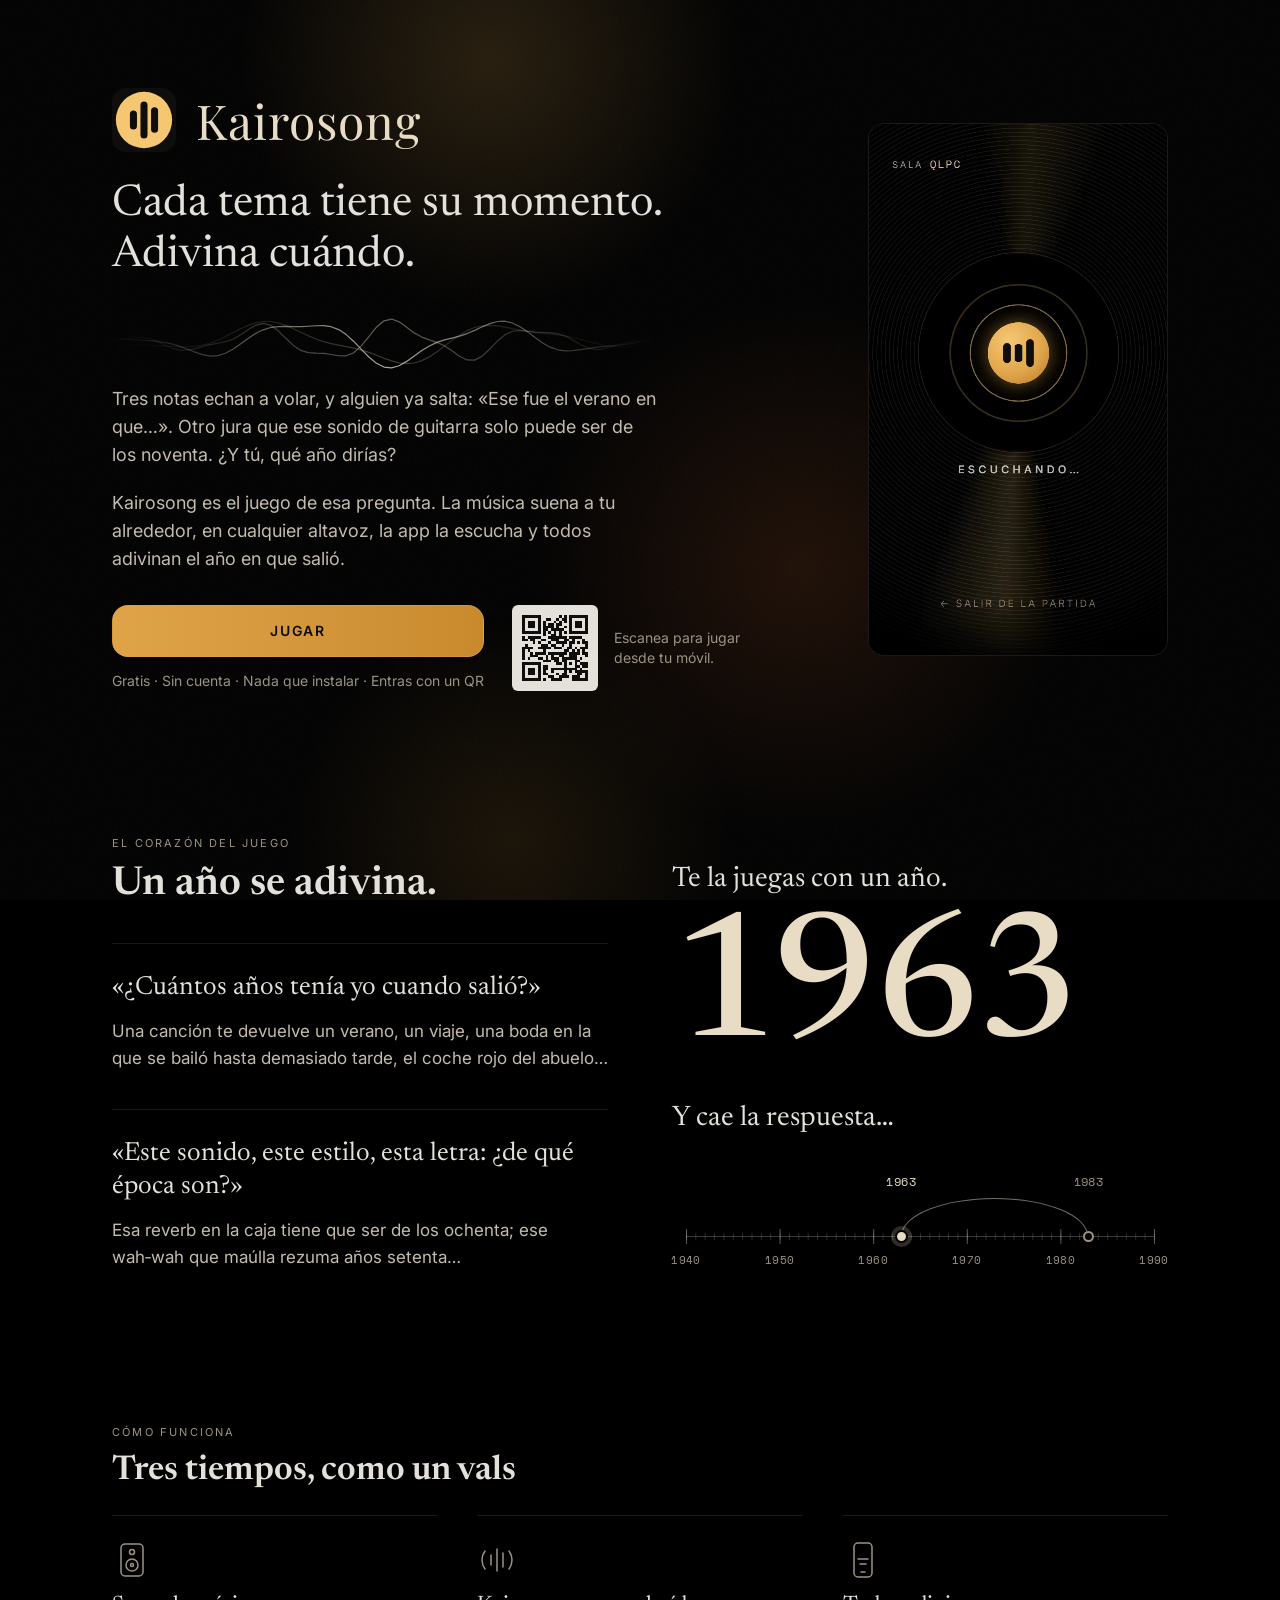
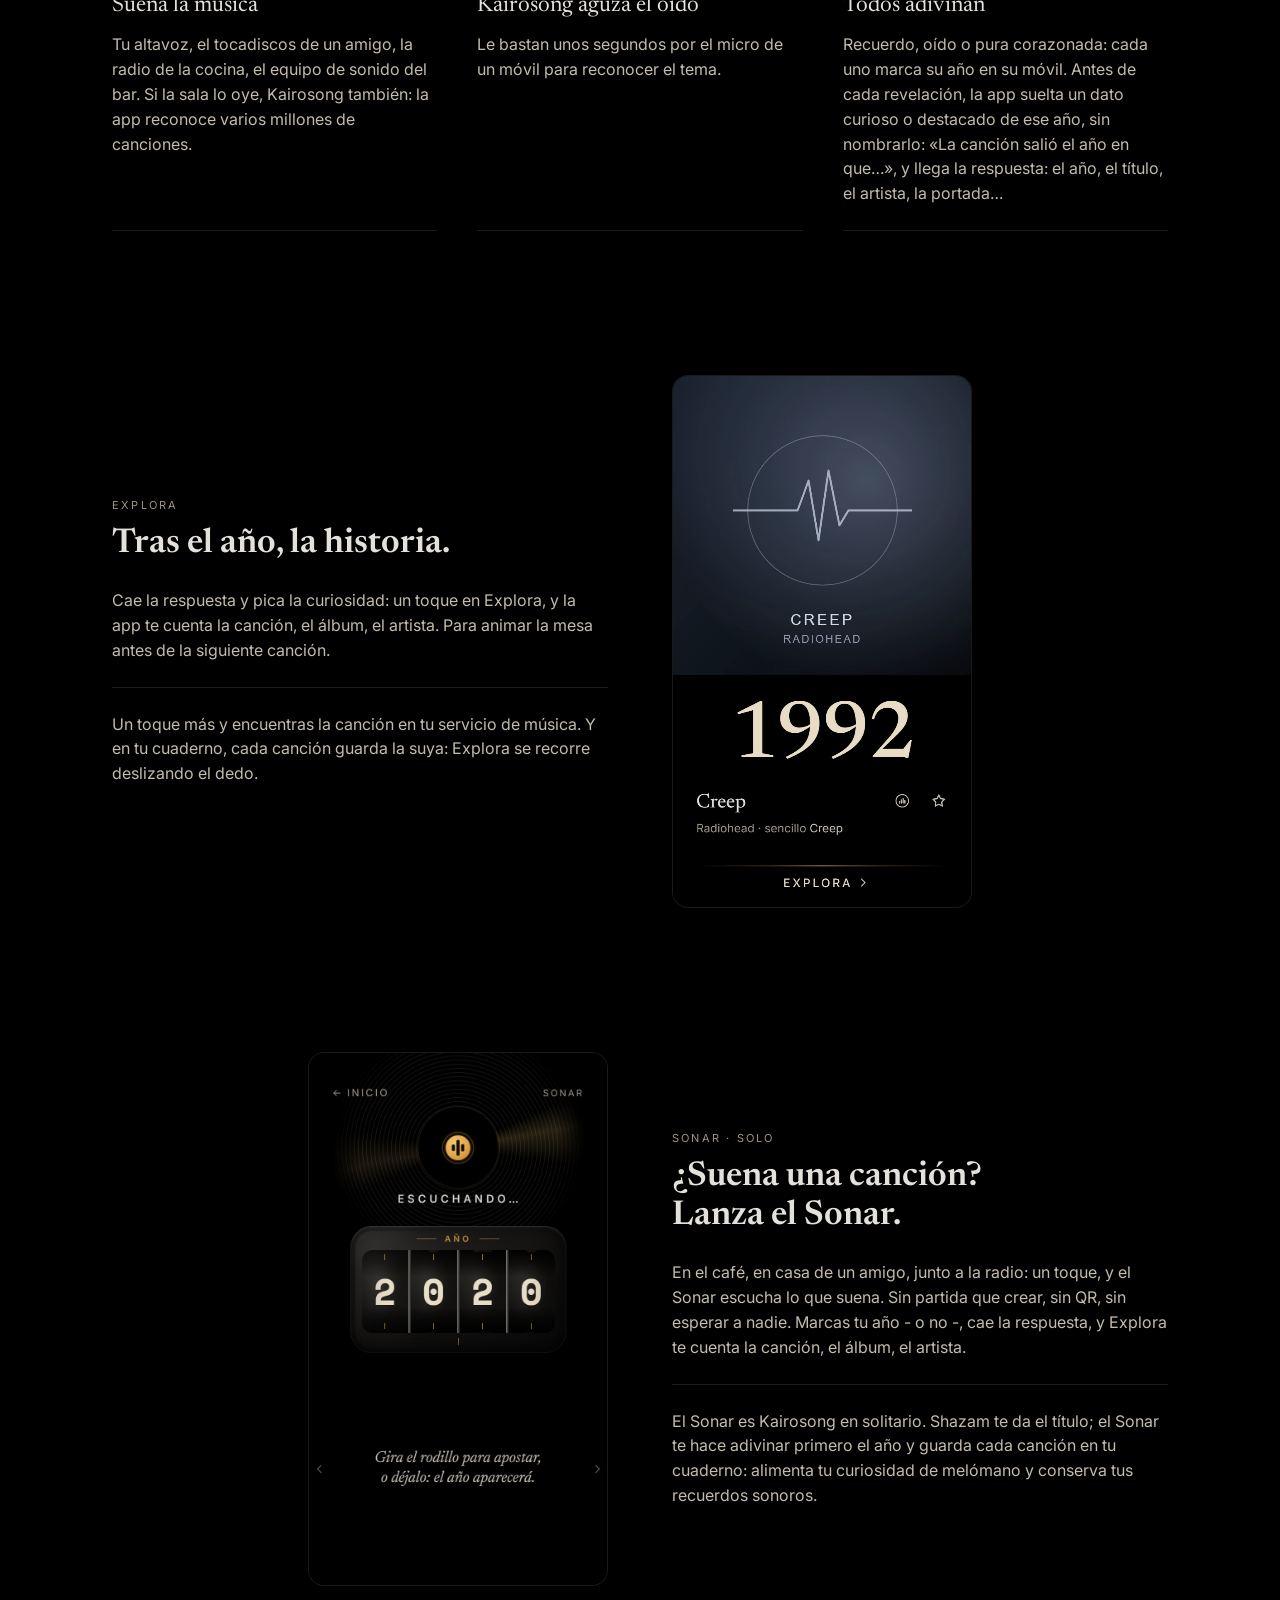
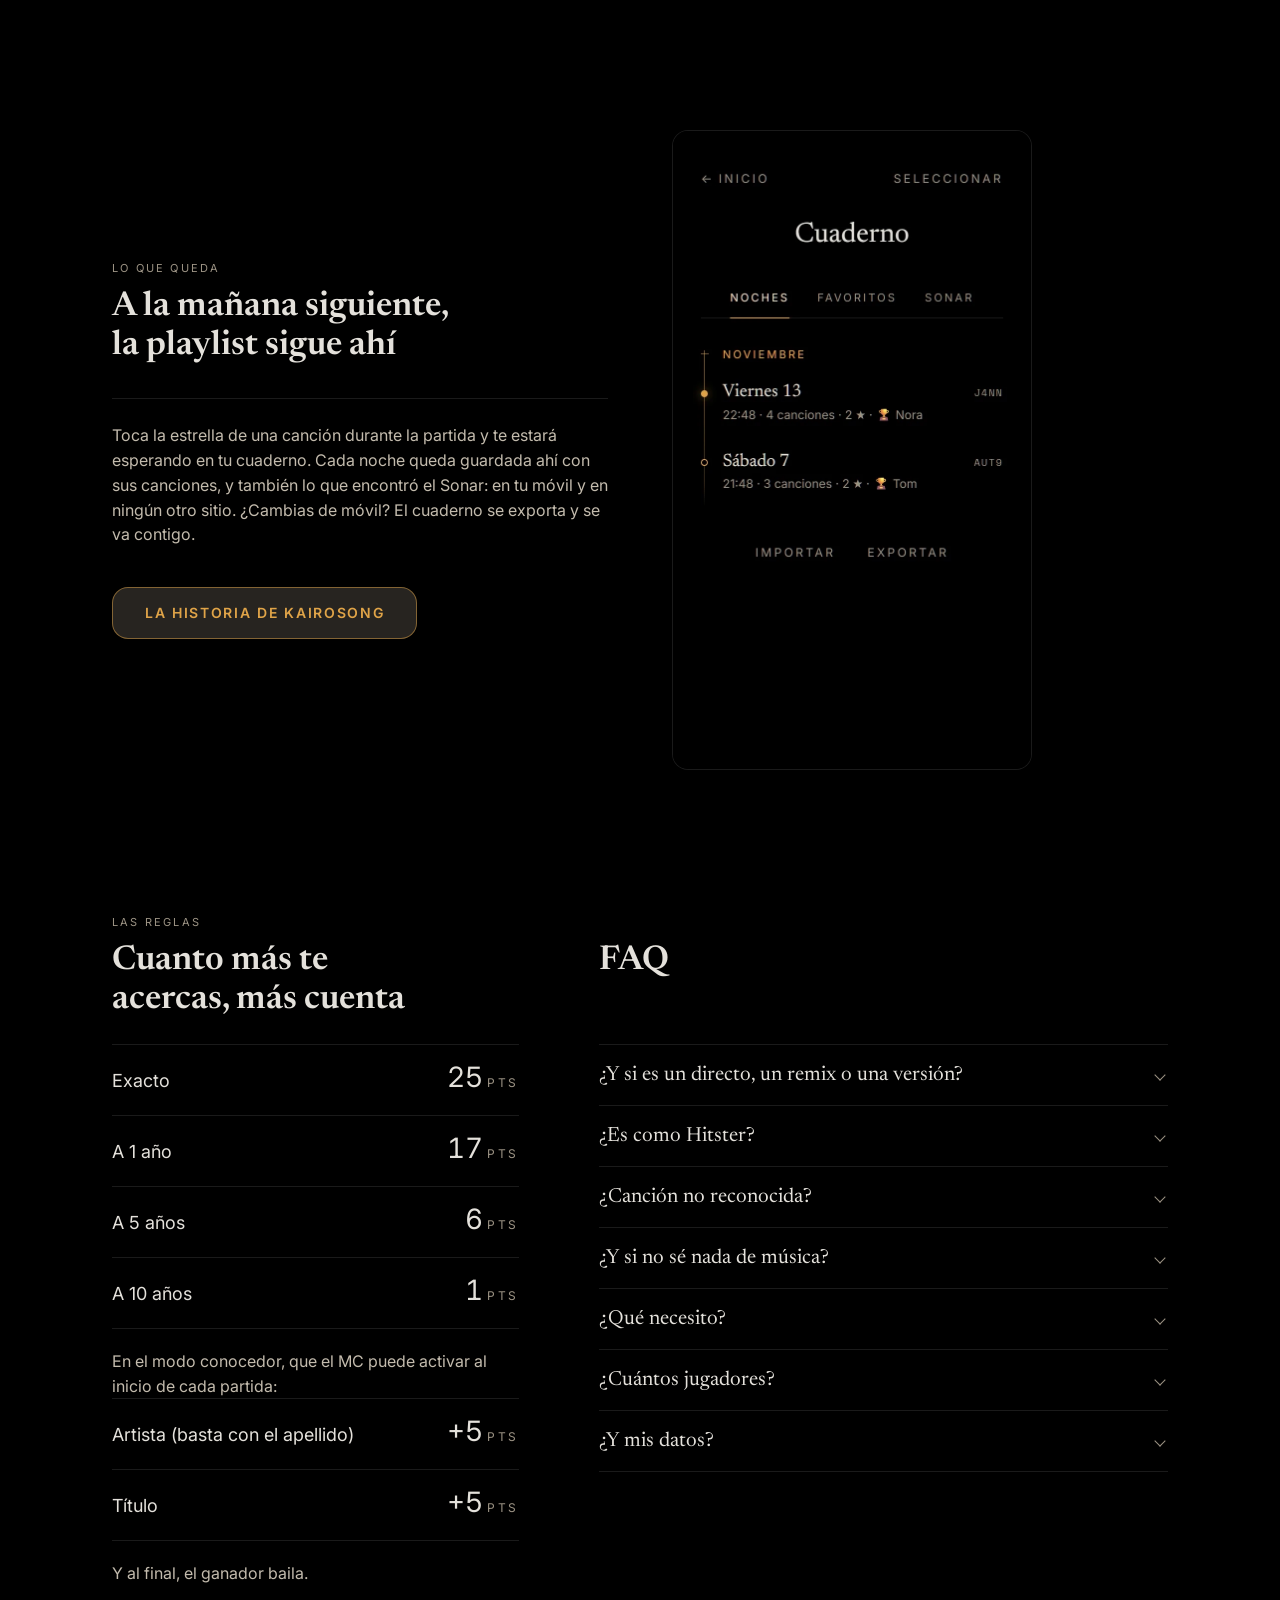
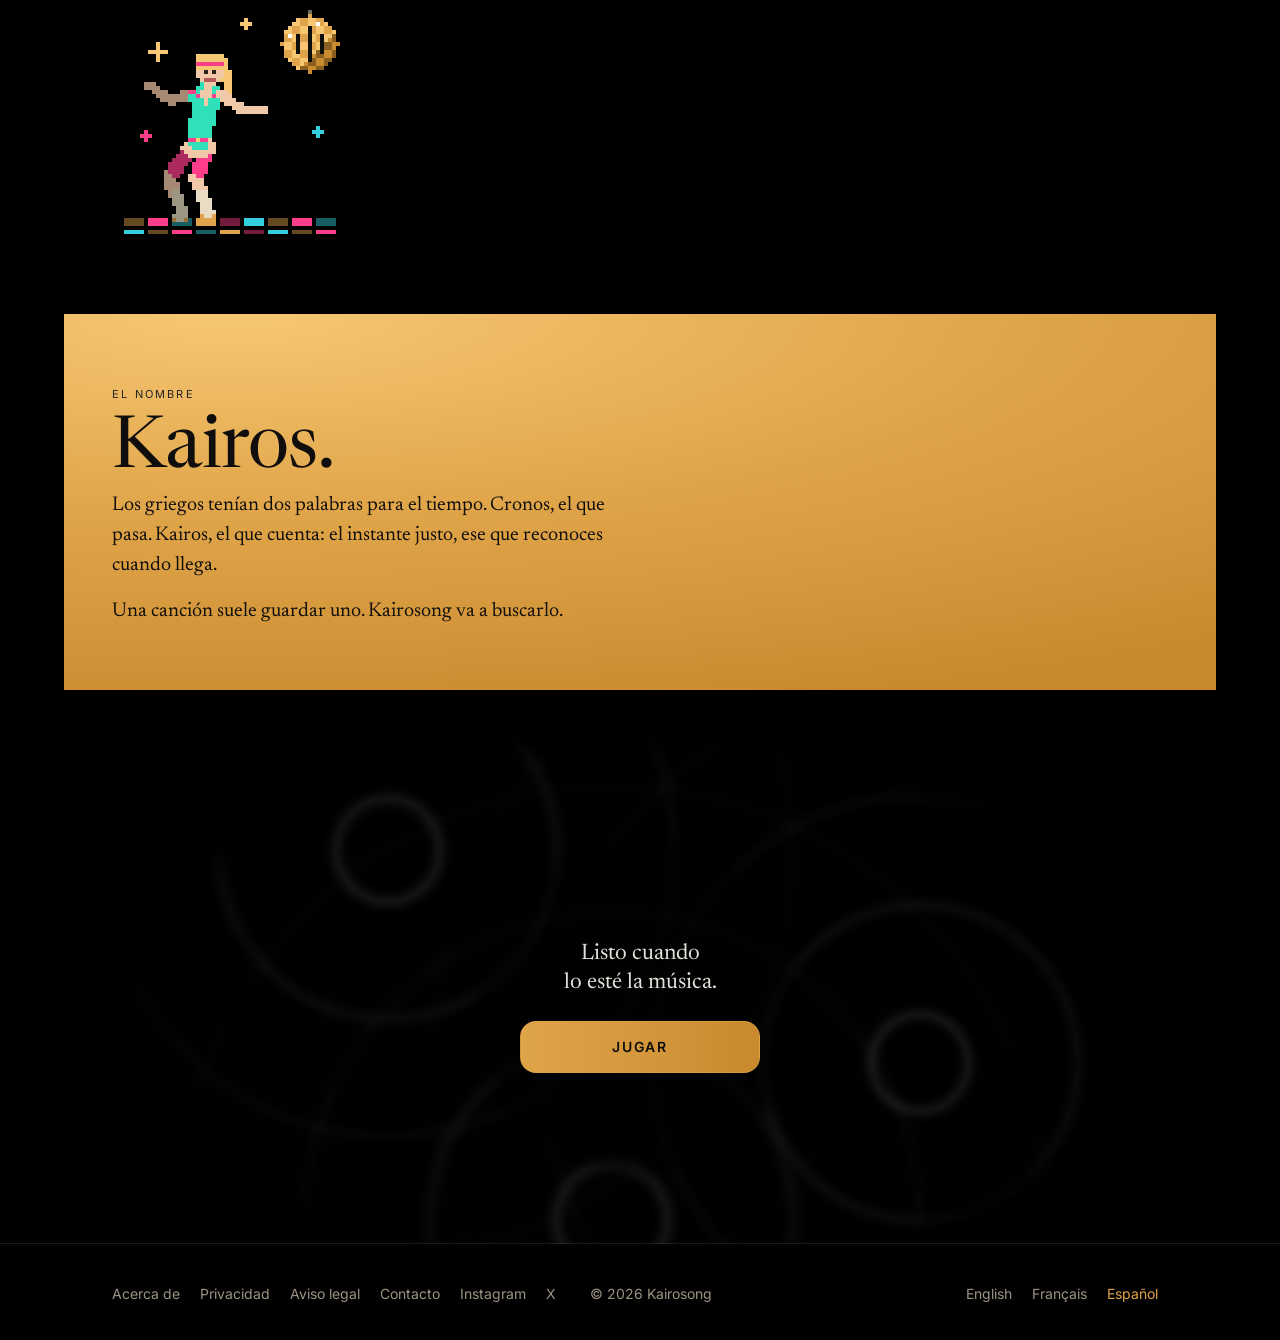
==== es/index.html @ 432001be "Le gagnant danse sous le barème, et le Sonar se montre en image fixe La danse de victoire revient, e" ====
<!doctype html>
<html lang="es">
<head>
<meta charset="utf-8">
<script>/* Lien d’invitation ou QR d’avant la bascule : la partie est sur app.kairosong.com. */if(/[?&]join=/.test(location.search))location.replace('https://app.kairosong.com/'+location.search);</script>
<script>document.documentElement.classList.add('js');</script>
<meta name="viewport" content="width=device-width, initial-scale=1, viewport-fit=cover">
<title>Kairosong - el quiz musical que escucha tu música</title>
<meta name="description" content="Pon cualquier música: Kairosong la reconoce y todos adivinan el año. En una fiesta, entras con un QR; a solas, con el Sonar. Gratis y sin cuenta.">
<link rel="canonical" href="https://kairosong.com/es/">
<link rel="alternate" hreflang="en" href="https://kairosong.com/">
<link rel="alternate" hreflang="fr" href="https://kairosong.com/fr/">
<link rel="alternate" hreflang="es" href="https://kairosong.com/es/">
<link rel="alternate" hreflang="x-default" href="https://kairosong.com/">
<meta name="theme-color" content="#000000">
<link rel="icon" type="image/png" sizes="32x32" href="../favicon-32.png">
<link rel="icon" type="image/png" sizes="16x16" href="../favicon-16.png">
<link rel="apple-touch-icon" href="../apple-touch-icon.png">
<link rel="stylesheet" href="../assets/site.css">
<meta property="og:type" content="website">
<meta property="og:site_name" content="Kairosong">
<meta property="og:title" content="Kairosong - el quiz musical que escucha tu música">
<meta property="og:description" content="Pon cualquier música: Kairosong la reconoce y todos adivinan el año. En una fiesta, entras con un QR; a solas, con el Sonar. Gratis y sin cuenta.">
<meta property="og:url" content="https://kairosong.com/es/">
<meta property="og:image" content="https://kairosong.com/assets/og-es.png">
<meta property="og:image:width" content="1200">
<meta property="og:image:height" content="630">
<meta property="og:image:alt" content="Cada tema tiene su momento. Adivina cuándo.">
<meta property="og:locale" content="es_ES">
<meta property="og:locale:alternate" content="en_US">
<meta property="og:locale:alternate" content="fr_FR">
<meta name="twitter:card" content="summary_large_image">
<meta name="twitter:title" content="Kairosong - el quiz musical que escucha tu música">
<meta name="twitter:description" content="Pon cualquier música: Kairosong la reconoce y todos adivinan el año. En una fiesta, entras con un QR; a solas, con el Sonar. Gratis y sin cuenta.">
<meta name="twitter:image" content="https://kairosong.com/assets/og-es.png">
<script type="application/ld+json">{"@context": "https://schema.org", "@type": "WebApplication", "name": "Kairosong", "url": "https://kairosong.com/es/", "applicationCategory": "GameApplication", "operatingSystem": "Any (web browser)", "browserRequirements": "Requires a modern web browser", "inLanguage": "es", "description": "Pon cualquier música: Kairosong la reconoce y todos adivinan el año. En una fiesta, entras con un QR; a solas, con el Sonar. Gratis y sin cuenta.", "image": "https://kairosong.com/assets/og-es.png", "offers": {"@type": "Offer", "price": "0", "priceCurrency": "EUR"}, "sameAs": ["https://app.kairosong.com", "https://www.instagram.com/kairosong.app/", "https://x.com/kairosong"]}</script>
<script type="application/ld+json">{"@context": "https://schema.org", "@type": "FAQPage", "inLanguage": "es", "mainEntity": [{"@type": "Question", "name": "¿Y si es un directo, un remix o una versión?", "acceptedAnswer": {"@type": "Answer", "text": "Un directo, un remaster, una reedición no rejuvenecen la canción: Billie Jean en directo en 1988 sigue siendo 1982. La versión de otro artista ya es otra historia, con su propio año. El remix también, salvo que la mesa prefiera el modo fuente: entonces se adivina el año de la canción original. Si no sonaba la versión original, la revelación lo dice y nombra la que se ha oído."}}, {"@type": "Question", "name": "¿Es como Hitster?", "acceptedAnswer": {"@type": "Answer", "text": "La idea es prima hermana: dar con el año de una canción. Pero aquí no hay cartas ni playlist impuesta. Kairosong escucha tu propia música y reconoce varios millones de canciones."}}, {"@type": "Question", "name": "¿Canción no reconocida?", "acceptedAnswer": {"@type": "Answer", "text": "El MC (quien lleva la partida) vuelve a escuchar o pasa a la siguiente. Nadie pierde puntos. A Kairosong le cuestan la música clásica, los remixes poco conocidos y todo lo que nunca se publicó oficialmente."}}, {"@type": "Question", "name": "¿Y si no sé nada de música?", "acceptedAnswer": {"@type": "Answer", "text": "Se trata menos de saberse las fechas que de recordar. Los que mejor juegan no siempre son los que más saben. Y las reglas se aprenden jugando: la app te las va soltando una a una mientras esperas."}}, {"@type": "Question", "name": "¿Qué necesito?", "acceptedAnswer": {"@type": "Answer", "text": "Un móvil para el MC, uno por jugador y cualquier fuente de música: un altavoz, un tocadiscos, la radio. Funciona en el navegador, en iPhone y en Android. Sin Spotify, sin app que instalar, sin cuenta."}}, {"@type": "Question", "name": "¿Cuántos jugadores?", "acceptedAnswer": {"@type": "Answer", "text": "A solas, lanza el Sonar: la app escucha, tú adivinas. Con dos, es un duelo. Con diez, una fiesta. Un móvil por persona, tantos como quieras."}}, {"@type": "Question", "name": "¿Y mis datos?", "acceptedAnswer": {"@type": "Answer", "text": "Sin cuenta ni correo: tu nombre es temporal y desaparece con la partida. Todo lo demás está en la página de privacidad."}}]}</script>
<script defer src="../assets/onde.js"></script>
<script defer src="../assets/coeur.js"></script>
<script defer src="../assets/lune.js"></script>
<script defer src="../assets/carnet.js"></script>
<script defer src="../assets/passerelle.js"></script>
<script defer src="https://stats.kairosong.com/script.js" data-website-id="03b3ffdd-07d6-4459-987c-b70a7a2dbf54" data-domains="kairosong.com" data-exclude-search="true" data-exclude-hash="true"></script>
</head>
<body>
<div class="fond" aria-hidden="true"><div class="fond-braise fond-braise--a"></div><div class="fond-braise fond-braise--b"></div><div class="fond-braise fond-braise--c"></div><div class="fond-grain"></div></div>
<main>
<div class="wrap">
<section class="hero" aria-labelledby="brand">
<div class="hero-text">
<h1 class="brand" id="brand"><img src="../assets/logo.svg" width="64" height="64" alt=""><span class="wordmark">Kairosong</span></h1>
<p class="motto">Cada tema tiene su momento.<br>Adivina cuándo.</p>
<div class="frise frise--hero" aria-hidden="true"><svg class="frise-onde" viewBox="0 0 360 88" preserveAspectRatio="none" aria-hidden="true" focusable="false"><defs><linearGradient id="onde-filet" gradientUnits="userSpaceOnUse" x1="0" x2="360" y1="0" y2="0"><stop offset="0" stop-color="#c3bbad" stop-opacity="0"/><stop offset=".5" stop-color="#c3bbad"/><stop offset="1" stop-color="#c3bbad" stop-opacity="0"/></linearGradient></defs><path stroke-opacity=".9" d="M0 44H360"/><path stroke-opacity=".5" d="M0 44H360"/><path stroke-opacity=".3" d="M0 44H360"/></svg><span class="frise-minor"></span><span class="frise-major"></span><span class="frise-rule"></span><span class="frise-year" style="--y:1960">1960</span><span class="frise-year" style="--y:1970">1970</span><span class="frise-year" style="--y:1980">1980</span><span class="frise-year" style="--y:1990">1990</span><span class="frise-year" style="--y:2000">2000</span><span class="frise-year" style="--y:2010">2010</span><span class="frise-year" style="--y:2020">2020</span><span class="frise-dot" style="--y:1977;--at:300ms"></span><span class="frise-dot" style="--y:1981;--at:600ms"></span><span class="frise-dot" style="--y:1988;--at:900ms"></span><span class="frise-dot" style="--y:1994;--at:1200ms"></span></div>
<p class="lead">Tres notas echan a volar, y alguien ya salta: «Ese fue el verano en que…». Otro jura que ese sonido de guitarra solo puede ser de los noventa. ¿Y tú, qué año dirías?</p>
<p class="lead">Kairosong es el juego de esa pregunta. La música suena a tu alrededor, en cualquier altavoz, la app la escucha y todos adivinan el año en que salió.</p>
<div class="hero-cta">
<a class="ks-btn ks-btn--fill-gold" href="https://app.kairosong.com" data-umami-event="play-clicked" data-umami-event-lang="es">Jugar</a>
<p class="fine">Gratis · Sin cuenta · Nada que instalar · Entras con un QR</p>
<div class="hero-qr"><img src="../assets/qr-app.svg" width="86" height="86" alt="Código QR de app.kairosong.com" loading="lazy" decoding="async"><p>Escanea para jugar<br>desde tu móvil.</p></div>
</div>
</div>
<figure class="shot">
<div class="shot-frame"><video autoplay muted loop playsinline preload="metadata" width="360" height="640" poster="../media/revelation-es.png" aria-label="Un jugador desliza el contador, la distancia muestra el año de cada uno en una misma línea, aparece un dato de ese año y luego el MC revela la canción y su año, 2003."><source src="../media/partie-es.webm" type="video/webm"><source src="../media/partie-es.mp4" type="video/mp4"></video></div>
</figure>
</section>

<section class="section heart" aria-labelledby="heart">
<div class="heart-head">
<p class="eyebrow">El corazón del juego</p>
<h2 class="title" id="heart">Un año se adivina.</h2>
</div>
<div class="heart-asks">
<blockquote class="heart-ask"><p>«¿Cuántos años tenía yo cuando salió?»</p></blockquote>
<p class="heart-echo">Una canción te devuelve un verano, un viaje, una boda en la que se bailó hasta demasiado tarde, el coche rojo del abuelo…</p>
<blockquote class="heart-ask"><p>«Este sonido, este estilo, esta letra: ¿de qué época son?»</p></blockquote>
<p class="heart-echo">Esa reverb en la caja tiene que ser de los ochenta; ese wah‑wah que maúlla rezuma años setenta…</p>
</div>
<div class="heart-play">
<p class="heart-line">Te la juegas con un año.</p>
<p class="heart-year" aria-hidden="true">19<span class="heart-roue">6</span>3</p>
<p class="heart-line heart-then">Y cae la respuesta…</p>
<div class="frise frise--coeur" aria-hidden="true" style="--guess:1983;--answer:1963"><span class="frise-minor"></span><span class="frise-major"></span><span class="frise-rule"></span><span class="frise-year" style="--y:1940">1940</span><span class="frise-year" style="--y:1950">1950</span><span class="frise-year" style="--y:1960">1960</span><span class="frise-year" style="--y:1970">1970</span><span class="frise-year" style="--y:1980">1980</span><span class="frise-year" style="--y:1990">1990</span><span class="frise-arc"></span><span class="frise-dot frise-dot--guess" style="--y:var(--guess)"></span><span class="frise-mark frise-mark--guess" style="--y:var(--guess)">1983</span><span class="frise-dot frise-dot--answer" style="--y:var(--answer)"></span><span class="frise-mark frise-mark--answer" style="--y:var(--answer)">1963</span></div>
</div>
</section>

<section class="section" aria-labelledby="how">
<p class="eyebrow">Cómo funciona</p>
<h2 class="title" id="how">Tres tiempos, como un vals</h2>

<ol class="lines steps">
<li class="step"><svg viewBox="0 0 40 40" fill="none" stroke="currentColor" stroke-width="1.5" aria-hidden="true"><rect x="9" y="4" width="22" height="32" rx="4"/><circle cx="20" cy="25" r="6"/><circle cx="20" cy="25" r="1.5"/><circle cx="20" cy="12" r="2.5"/></svg><h3>Suena la música</h3><p>Tu altavoz, el tocadiscos de un amigo, la radio de la cocina, el equipo de sonido del bar. Si la sala lo oye, Kairosong también: la app reconoce varios millones de canciones.</p></li>
<li class="step"><svg viewBox="0 0 40 40" fill="none" stroke="currentColor" stroke-width="1.5" stroke-linecap="round" aria-hidden="true"><path d="M14 15v10M20 9v22M26 13v14"/><path d="M8 11a15 15 0 0 0 0 18M32 11a15 15 0 0 1 0 18"/></svg><h3>Kairosong aguza el oído</h3><p>Le bastan unos segundos por el micro de un móvil para reconocer el tema.</p></li>
<li class="step"><svg viewBox="0 0 40 40" fill="none" stroke="currentColor" stroke-width="1.5" stroke-linecap="round" aria-hidden="true"><rect x="11" y="3" width="18" height="34" rx="4"/><path d="M15 19h10M17 24h6"/><path d="M18 32h4"/></svg><h3>Todos adivinan</h3><p>Recuerdo, oído o pura corazonada: cada uno marca su año en su móvil. Antes de cada revelación, la app suelta un dato curioso o destacado de ese año, sin nombrarlo: «La canción salió el año en que…», y llega la respuesta: el año, el título, el artista, la portada…</p></li>
</ol>
</section>

<section class="section sonar sonar--miroir" aria-labelledby="explore">
<p class="eyebrow">Explora</p>
<h2 class="title" id="explore">Tras el año, la historia.</h2>
<p class="sonar-lead">Cae la respuesta y pica la curiosidad: un toque en Explora, y la app te cuenta la canción, el álbum, el artista. Para animar la mesa antes de la siguiente canción.</p>
<div class="shot-frame sonar-shot"><video class="en-vue" muted playsinline preload="metadata" width="360" height="640" poster="../media/explore-es.png" aria-label="Tras una revelación se abre Explora: la canción y, después, el artista."><source src="../media/explore-es.webm" type="video/webm"><source src="../media/explore-es.mp4" type="video/mp4"></video></div>
<p class="sonar-note">Un toque más y encuentras la canción en tu servicio de música. Y en tu cuaderno, cada canción guarda la suya: Explora se recorre deslizando el dedo.</p>
</section>

<section class="section sonar" aria-labelledby="sonar">
<p class="eyebrow">Sonar · Solo</p>
<h2 class="title" id="sonar"><span class="title-line">¿Suena una canción?</span> <span class="title-line">Lanza el Sonar.</span></h2>
<p class="sonar-lead">En el café, en casa de un amigo, junto a la radio: un toque, y el Sonar escucha lo que suena. Sin partida que crear, sin QR, sin esperar a nadie. Marcas tu año - o no -, cae la respuesta, y Explora te cuenta la canción, el álbum, el artista.</p>
<div class="shot-frame sonar-shot"><img src="../media/sonar-es.png" width="360" height="640" alt="El Sonar a la escucha: el rodillo del año y la insignia de escucha, en solitario." loading="lazy" decoding="async"></div>
<p class="sonar-note">El Sonar es Kairosong en solitario. Shazam te da el título; el Sonar te hace adivinar primero el año y guarda cada canción en tu cuaderno: alimenta tu curiosidad de melómano y conserva tus recuerdos sonoros.</p>
</section>

<section class="section keep" aria-labelledby="keep">
<p class="eyebrow">Lo que queda</p>
<h2 class="title" id="keep">A la mañana siguiente, la playlist sigue ahí</h2>
<div class="shot-frame keep-shot"><video class="en-vue" muted playsinline preload="metadata" width="360" height="640" poster="../media/carnet-es.webp" aria-label="El cuaderno de la app: cada noche con sus canciones, las marcadas como favoritas y, después, las que encontró el Sonar."><source src="../media/carnet-es.webm" type="video/webm"><source src="../media/carnet-es.mp4" type="video/mp4"></video></div>
<p class="keep-text">Toca la estrella de una canción durante la partida y te estará esperando en tu cuaderno. Cada noche queda guardada ahí con sus canciones, y también lo que encontró el Sonar: en tu móvil y en ningún otro sitio. ¿Cambias de móvil? El cuaderno se exporta y se va contigo.</p>
<p class="story-link"><a class="ks-btn ks-btn--plate-gold" href="../es/historia/">La historia de Kairosong</a></p>
</section>

<div class="rules-faq">
<section class="section" aria-labelledby="rules">
<p class="eyebrow">Las reglas</p>
<h2 class="title" id="rules">Cuanto más te acercas, más cuenta</h2>
<div class="rules-body">
<ul class="lines rules">
<li><span>Exacto</span><span class="pts">25<small>pts</small></span></li>
<li><span>A 1 año</span><span class="pts">17<small>pts</small></span></li>
<li><span>A 5 años</span><span class="pts">6<small>pts</small></span></li>
<li><span>A 10 años</span><span class="pts">1<small>pts</small></span></li>
</ul>
<p class="aside">En el modo conocedor, que el MC puede activar al inicio de cada partida:</p>
<ul class="lines rules rules--bonus">
<li><span>Artista (basta con el apellido)</span><span class="pts">+5<small>pts</small></span></li>
<li><span>Título</span><span class="pts">+5<small>pts</small></span></li>
</ul>
<p class="aside">Y al final, el ganador baila.</p>
<div class="danse"><video class="en-vue" muted playsinline loop preload="metadata" width="360" height="360" poster="../media/danse.png" aria-label="El baile de victoria del ganador: una bailarina en pixel art bajo una bola de discoteca."><source src="../media/danse.webm" type="video/webm"><source src="../media/danse.mp4" type="video/mp4"></video></div>
</div>
</section>

<section class="section faq" aria-labelledby="faq">
<h2 class="title" id="faq">FAQ</h2>
<ul class="lines">
<li><details><summary>¿Y si es un directo, un remix o una versión?<span class="ks-chevron" aria-hidden="true"></span></summary><p>Un directo, un remaster, una reedición no rejuvenecen la canción: Billie Jean en directo en 1988 sigue siendo 1982. La versión de otro artista ya es otra historia, con su propio año. El remix también, salvo que la mesa prefiera el modo fuente: entonces se adivina el año de la canción original. Si no sonaba la versión original, la revelación lo dice y nombra la que se ha oído.</p></details></li>
<li><details><summary>¿Es como Hitster?<span class="ks-chevron" aria-hidden="true"></span></summary><p>La idea es prima hermana: dar con el año de una canción. Pero aquí no hay cartas ni playlist impuesta. Kairosong escucha tu propia música y reconoce varios millones de canciones.</p></details></li>
<li><details><summary>¿Canción no reconocida?<span class="ks-chevron" aria-hidden="true"></span></summary><p>El MC (quien lleva la partida) vuelve a escuchar o pasa a la siguiente. Nadie pierde puntos. A Kairosong le cuestan la música clásica, los remixes poco conocidos y todo lo que nunca se publicó oficialmente.</p></details></li>
<li><details><summary>¿Y si no sé nada de música?<span class="ks-chevron" aria-hidden="true"></span></summary><p>Se trata menos de saberse las fechas que de recordar. Los que mejor juegan no siempre son los que más saben. Y las reglas se aprenden jugando: la app te las va soltando una a una mientras esperas.</p></details></li>
<li><details><summary>¿Qué necesito?<span class="ks-chevron" aria-hidden="true"></span></summary><p>Un móvil para el MC, uno por jugador y cualquier fuente de música: un altavoz, un tocadiscos, la radio. Funciona en el navegador, en iPhone y en Android. Sin Spotify, sin app que instalar, sin cuenta.</p></details></li>
<li><details><summary>¿Cuántos jugadores?<span class="ks-chevron" aria-hidden="true"></span></summary><p>A solas, lanza el Sonar: la app escucha, tú adivinas. Con dos, es un duelo. Con diez, una fiesta. Un móvil por persona, tantos como quieras.</p></details></li>
<li><details><summary>¿Y mis datos?<span class="ks-chevron" aria-hidden="true"></span></summary><p>Sin cuenta ni correo: tu nombre es temporal y desaparece con la partida. Todo lo demás está en la <a href="../es/privacy/">página de privacidad</a>.</p></details></li>
</ul>
</section>
</div>

<section class="section kairos" aria-labelledby="kairos">
<h2 class="eyebrow" id="kairos">El nombre</h2>
<p><span class="kairos-word">Kairos.</span> Los griegos tenían dos palabras para el tiempo. Cronos, el que pasa. Kairos, el que cuenta: el instante justo, ese que reconoces cuando llega.</p>
<p>Una canción suele guardar uno. Kairosong va a buscarlo.</p>
</section>

<section class="send" aria-label="Jugar">
<div class="lune" aria-hidden="true"><canvas></canvas><div class="lune-ring"></div></div>
<p>Listo cuando<br>lo esté la música.</p>
<a class="ks-btn ks-btn--fill-gold" href="https://app.kairosong.com" data-umami-event="play-clicked" data-umami-event-lang="es">Jugar</a>
</section>
</div>
</main>
<script>if(matchMedia('(prefers-reduced-motion: reduce)').matches)document.querySelectorAll('video[autoplay]').forEach(function(v){v.removeAttribute('autoplay');v.pause();v.controls=true;v.load();});</script>
<footer class="site-foot">
<div class="wrap">
<div class="foot-row">
<ul class="foot-links">
<li><a href="../es/historia/">Acerca de</a></li>
<li><a href="../es/privacy/">Privacidad</a></li>
<li><a href="../es/legal/">Aviso legal</a></li>
<li><a href="mailto:kairosong.app@gmail.com">Contacto</a></li>
<li><a href="https://www.instagram.com/kairosong.app/" rel="noopener">Instagram</a></li>
<li><a href="https://x.com/kairosong" rel="noopener">X</a></li>
</ul>
<nav aria-label="Idioma">
<ul class="langs">
<li><a href="../" hreflang="en" lang="en" data-umami-event="lang-switched" data-umami-event-lang="en">English</a></li>
<li><a href="../fr/" hreflang="fr" lang="fr" data-umami-event="lang-switched" data-umami-event-lang="fr">Français</a></li>
<li><a href="../es/" hreflang="es" lang="es" aria-current="page">Español</a></li>
</ul>
</nav>
</div>
<p class="copyright">© 2026 Kairosong</p>
</div>
</footer>
</body>
</html>
---- assets/site.css ----
/* Kairosong — la vitrine. Une seule feuille pour toutes les pages.
   Jetons repris de Kairosong-design-system/tokens.json (seuls ceux qui servent ici),
   recettes de components/bundle.css (.ks-btn, .ks-door-rule, .ks-chevron, liens, focus).
   Règles du système : noir pur, l'or ne veut dire qu'action ou état actif, une seule donnée
   ivoire (le wordmark), aucune carte ni panneau, Playfair pour le seul mot « Kairosong ». */

@font-face {
  font-family: 'Inter';
  src: url('fonts/Inter-Variable.woff2') format('woff2');
  font-weight: 100 900;
  font-style: normal;
  font-display: swap;
}
@font-face {
  font-family: 'Newsreader';
  src: url('fonts/Newsreader-Variable.woff2') format('woff2');
  font-weight: 200 800;
  font-style: normal;
  font-display: swap;
}
@font-face {
  font-family: 'Space Mono';
  src: url('fonts/SpaceMono-Regular.woff2') format('woff2');
  font-weight: 400;
  font-style: normal;
  font-display: swap;
}
@font-face {
  font-family: 'Playfair Display';
  src: url('fonts/PlayfairDisplay-Variable.woff2') format('woff2');
  font-weight: 400 900;
  font-style: normal;
  font-display: swap;
}

:root {
  color-scheme: dark;

  --color-bg: #000000;
  --color-night-900: #0f0e0d;
  --color-night-700: #272420;
  --color-night-600: #332f29;
  --color-gold-light: #f6c773;
  --color-gold: #e0a448;
  --color-amber: #c98a2e;
  --color-off-white: #e4e1db;
  --color-ivory: #e8dcc4;
  --color-warm-grey-light: #c3bbad;
  --color-warm-grey: #9c9384;
  --color-hairline: rgba(255, 255, 255, 0.1);
  --color-gold-a50: rgba(224, 164, 72, 0.5);

  --color-surface: var(--color-night-700);
  --color-surface-alt: var(--color-night-600);
  --color-accent: var(--color-gold);
  --color-accent-strong: var(--color-gold-light);
  --color-text: var(--color-off-white);
  --color-text-secondary: var(--color-warm-grey-light);
  --color-text-muted: var(--color-warm-grey);
  --color-readout: var(--color-ivory);
  --color-focus-ring: var(--color-gold-light);

  --font-display: 'Playfair Display', Georgia, 'Times New Roman', serif;
  --font-title: 'Newsreader', Georgia, 'Times New Roman', serif;
  --font-ui: 'Inter', system-ui, -apple-system, 'Segoe UI', Roboto, sans-serif;
  --font-code: 'Space Mono', ui-monospace, SFMono-Regular, Menlo, monospace;

  --radius-lg: 16px;
  --tracking-wider: 0.12em;
  --tracking-widest: 0.2em;
  --touch-min: 44px;
  --screen-side: 28px;
  --screen-top-bar: 40px;
  --screen-foot: 24px;
  --measure: 34rem;
  --page-max: 72rem;
}

*,
*::before,
*::after {
  box-sizing: border-box;
}

html {
  -webkit-text-size-adjust: 100%;
  text-size-adjust: 100%;
}

body {
  margin: 0;
  background: var(--color-bg);
  color: var(--color-text);
  font-family: var(--font-ui);
  font-size: 16px;
  line-height: 1.55;
  -webkit-font-smoothing: antialiased;
  font-optical-sizing: auto;
}

/* ─── Le fond : braises + grain, comme l'accueil de l'app ──────────────── */

/* Un calque fixe sous toute la page : il ne défile pas avec le contenu. Trois nappes, chacune
   placée par son centre (d'où la demi-taille retranchée), qui dérivent très lentement ; le grain
   casse les paliers des dégradés et bouge par crans. Jamais de flou, rien que des `transform`.
   « Réduire les animations » (règle générale en fin de fichier) fige tout à la position 0. */
.fond {
  position: fixed;
  inset: 0;
  z-index: -1;
  overflow: hidden;
  pointer-events: none;
}

.fond-braise {
  position: absolute;
  border-radius: 50%;
}

.fond-braise--a {
  width: 520px;
  height: 520px;
  left: calc(50% - 150px - 260px);
  top: calc(60px - 260px);
  background: radial-gradient(circle, rgba(224, 164, 72, 0.17) 0, transparent 68%);
  animation: ks-braise-a 22s ease-in-out infinite;
}

.fond-braise--b {
  width: 560px;
  height: 560px;
  left: calc(50% + 160px - 280px);
  top: calc(63% - 280px);
  background: radial-gradient(circle, rgba(150, 72, 30, 0.2) 0, transparent 68%);
  animation: ks-braise-b 28s ease-in-out infinite;
}

.fond-braise--c {
  width: 460px;
  height: 460px;
  left: calc(50% - 130px - 230px);
  top: calc(100% - 60px - 230px);
  background: radial-gradient(circle, rgba(201, 138, 46, 0.12) 0, transparent 68%);
  animation: ks-braise-c 25s ease-in-out infinite;
}

/* Les 40 px qui débordent absorbent le tremblement du grain. */
.fond-grain {
  position: absolute;
  inset: -40px;
  background-image: url("data:image/svg+xml;utf8,<svg xmlns='http://www.w3.org/2000/svg' width='180' height='180'><filter id='n'><feTurbulence type='fractalNoise' baseFrequency='.85' numOctaves='2' stitchTiles='stitch'/><feColorMatrix values='0 0 0 0 1  0 0 0 0 .95  0 0 0 0 .88  0 0 0 .55 0'/></filter><rect width='100%' height='100%' filter='url(%23n)'/></svg>");
  background-size: 180px;
  opacity: 0.06;
  mix-blend-mode: screen;
  animation: ks-grain 0.9s steps(4) infinite;
}

@keyframes ks-braise-a {
  0%, 100% { transform: translate(0, 0); }
  50% { transform: translate(60px, 40px); }
}

@keyframes ks-braise-b {
  0%, 100% { transform: translate(0, 0); }
  50% { transform: translate(-50px, -60px); }
}

@keyframes ks-braise-c {
  0%, 100% { transform: translate(0, 0); }
  50% { transform: translate(30px, -40px); }
}

@keyframes ks-grain {
  0% { transform: translate(0, 0); }
  25% { transform: translate(-18px, 12px); }
  50% { transform: translate(14px, -20px); }
  75% { transform: translate(-10px, -8px); }
  100% { transform: translate(0, 0); }
}

img,
svg {
  display: block;
  max-width: 100%;
}

a {
  color: var(--color-accent);
  text-underline-offset: 0.2em;
}
a:hover {
  color: var(--color-accent-strong);
}

:focus-visible {
  outline: 2px solid var(--color-focus-ring);
  outline-offset: 3px;
}

.visually-hidden {
  position: absolute;
  width: 1px;
  height: 1px;
  margin: -1px;
  padding: 0;
  overflow: hidden;
  clip: rect(0 0 0 0);
  white-space: nowrap;
  border: 0;
}

/* ─── Charpente ─────────────────────────────────────────────────────────── */

.wrap {
  width: 100%;
  max-width: var(--page-max);
  margin: 0 auto;
  padding: 0 var(--screen-side);
}

.section {
  padding: 72px 0 0;
}

.eyebrow {
  margin: 0 0 12px;
  font-family: var(--font-ui);
  font-size: 11px;
  line-height: 16px;
  font-weight: 400;
  letter-spacing: var(--tracking-widest);
  text-transform: uppercase;
  color: var(--color-text-muted);
}

.title {
  margin: 0 0 24px;
  font-family: var(--font-title);
  font-variation-settings: 'opsz' 40;
  font-weight: 600;
  font-size: 28px;
  line-height: 1.15;
  color: var(--color-text);
  text-wrap: balance;
}

/* Un titre en deux phrases : une ligne chacune, équilibrée à part. */
.title-line {
  display: block;
}

.lead {
  margin: 0;
  max-width: var(--measure);
  color: var(--color-text-secondary);
}

/* Filet or : il sépare deux moments, jamais deux lignes d'une liste. */
.ks-door-rule {
  display: block;
  width: 100%;
  height: 1px;
  margin: 72px 0 0;
  border: 0;
  background: linear-gradient(
    90deg,
    transparent,
    var(--color-gold-a50) 30%,
    var(--color-gold-light) 50%,
    var(--color-gold-a50) 70%,
    transparent
  );
}

/* ─── Boutons (recette .ks-btn) ─────────────────────────────────────────── */

.ks-btn {
  display: inline-flex;
  align-items: center;
  justify-content: center;
  min-height: 52px;
  min-width: var(--touch-min);
  padding: 14px 32px;
  font-family: var(--font-ui);
  font-size: 14px;
  line-height: 20px;
  font-weight: 600;
  text-transform: uppercase;
  text-decoration: none;
  letter-spacing: var(--tracking-wider);
  border-radius: var(--radius-lg);
  border: 1px solid transparent;
}

/* Or plein — l'objet le plus lumineux de l'écran ; il n'y en a jamais deux. */
.ks-btn--fill-gold,
.ks-btn--fill-gold:hover {
  background: linear-gradient(90deg, var(--color-gold) 0%, var(--color-amber) 100%);
  border-color: var(--color-gold-a50);
  color: var(--color-night-900);
}
.ks-btn--fill-gold:active {
  background: linear-gradient(90deg, var(--color-gold-light) 0%, var(--color-gold) 100%);
  border-color: var(--color-gold-light);
}

/* Plaque à filet or — une action forte qui n'est pas « Jouer » : ici, l'histoire. */
.ks-btn--plate-gold,
.ks-btn--plate-gold:hover {
  background: var(--color-surface);
  border-color: var(--color-gold-a50);
  color: var(--color-accent);
}
.ks-btn--plate-gold:active {
  background: var(--color-surface-alt);
  border-color: var(--color-accent-strong);
  color: var(--color-accent-strong);
}

.ks-chevron {
  display: inline-block;
  flex: none;
  width: 8px;
  height: 8px;
  border-top: 1.5px solid currentColor;
  border-right: 1.5px solid currentColor;
  transform: rotate(135deg);
  transition: transform 170ms ease-out;
}

/* ─── Accueil ───────────────────────────────────────────────────────────── */

.hero {
  display: grid;
  gap: 48px;
  padding-top: var(--screen-top-bar);
}

.hero-text {
  display: flex;
  flex-direction: column;
  align-items: center;
  text-align: center;
}

.brand {
  display: flex;
  flex-direction: column;
  align-items: center;
  gap: 16px;
  margin: 0;
  font-weight: 400;
}

.brand img {
  width: 64px;
  height: 64px;
  border-radius: 14px;
}

.wordmark {
  font-family: var(--font-display);
  font-size: 40px;
  line-height: 1;
  font-weight: 400;
  letter-spacing: 0.02em;
  color: var(--color-readout);
}

.motto {
  margin: 28px 0 0;
  font-family: var(--font-title);
  font-variation-settings: 'opsz' 40;
  /* Deux temps, deux lignes : à 360 px, « Chaque musique a son moment. » ne tient qu'à 22 px. */
  font-size: clamp(22px, 6.1vw, 26px);
  line-height: 1.3;
  font-weight: 400;
  color: var(--color-text);
}

.hero .lead {
  margin-top: 20px;
}

.hero-cta {
  display: flex;
  flex-direction: column;
  align-items: center;
  gap: 14px;
  width: 100%;
  margin-top: 32px;
}

.hero-cta .ks-btn {
  width: 100%;
  max-width: 320px;
}

.fine {
  margin: 0;
  font-size: 14px;
  line-height: 20px;
  color: var(--color-text-muted);
}

/* Le QR vers l'app ne sert qu'à qui lit le site sur un ordinateur : il passe au téléphone en le
   scannant. Sur un écran tactile ou étroit, il ne s'affiche pas. Un fond blanc cassé, celui du
   texte et du QR du salon dans l'app, plutôt qu'ivoire : l'ivoire reste au mot « Kairosong ». */
.hero-qr {
  display: none;
}

/* Le QR se range à droite du bloc « bouton Play + petite ligne », et prend sa hauteur : le
   bouton (52 px), l'écart (14 px), la ligne (20 px), soit 86 px. La petite ligne ne se coupe pas,
   pour que le bloc garde cette hauteur. En espagnol, l'ensemble demande 645 px : il n'apparaît
   qu'à partir de 1120 px de large. */
@media (min-width: 1120px) and (hover: hover) and (pointer: fine) {
  .hero-cta {
    display: grid;
    grid-template-columns: auto auto;
    grid-template-areas:
      "play qr"
      "fine qr";
    justify-content: start;
    align-items: center;
    column-gap: 28px;
  }

  .hero-cta .ks-btn {
    grid-area: play;
    max-width: none;
  }

  .hero-cta .fine {
    grid-area: fine;
    white-space: nowrap;
  }

  .hero-qr {
    grid-area: qr;
    display: flex;
    align-items: center;
    gap: 16px;
    white-space: nowrap;
  }

  .hero-qr img {
    display: block;
    width: 86px;
    height: 86px;
    border-radius: 6px;
  }

  .hero-qr p {
    margin: 0;
    font-size: 14px;
    line-height: 20px;
    color: var(--color-text-muted);
  }
}

/* ─── Emplacements de capture (Jul les fournira, 360 × 640) ─────────────── */

.shot {
  margin: 0;
}

.shot-frame {
  display: flex;
  align-items: center;
  justify-content: center;
  aspect-ratio: 360 / 640;
  width: 100%;
  border: 1px solid var(--color-hairline);
  border-radius: var(--radius-lg);
  background: var(--color-bg);
  overflow: hidden;
}

.shot-frame img,
.shot-frame video {
  display: block;
  width: 100%;
  height: 100%;
  object-fit: cover;
}

.hero .shot {
  width: 100%;
  max-width: 260px;
  justify-self: center;
}

/* ─── Listes à filets : comment ça marche, règles, FAQ ──────────────────── */

.lines {
  margin: 0;
  padding: 0;
  list-style: none;
  border-top: 1px solid var(--color-hairline);
}

.lines > li {
  border-bottom: 1px solid var(--color-hairline);
}

.step {
  display: grid;
  grid-template-columns: 40px 1fr;
  gap: 4px 20px;
  padding: 24px 0;
}

.step svg {
  grid-row: span 2;
  width: 40px;
  height: 40px;
  color: var(--color-text-muted);
}

.step h3 {
  margin: 0;
  font-family: var(--font-title);
  font-variation-settings: 'opsz' 40;
  font-size: 22px;
  line-height: 1.3;
  font-weight: 400;
  color: var(--color-text);
}

.step p {
  margin: 0;
  color: var(--color-text-secondary);
}

.aside {
  margin: 20px 0 0;
  max-width: var(--measure);
  color: var(--color-text-secondary);
}

/* La danse de victoire : du pixel art agrandi 12 fois (720 px). Elle ne s'affiche qu'à un rapport
   entier, 240 px, pour que chaque pixel reste net. */
.danse {
  margin-top: 16px;
}

.danse video {
  display: block;
  width: 240px;
  height: 240px;
  image-rendering: pixelated;
  /* Le fond noir de la boucle laisse passer les braises de la page. */
  mix-blend-mode: screen;
}

.rules > li {
  display: flex;
  align-items: baseline;
  justify-content: space-between;
  gap: 16px;
  min-height: var(--touch-min);
  padding: 14px 0;
}

.rules .pts {
  flex: none;
  font-size: 20px;
  line-height: 28px;
  font-variant-numeric: tabular-nums;
  color: var(--color-text);
}

.rules .pts small {
  margin-left: 4px;
  font-size: 12px;
  letter-spacing: var(--tracking-widest);
  text-transform: uppercase;
  color: var(--color-text-muted);
}

/* ─── Le cœur du jeu : deux questions, puis ton année, qui roule jusqu'à la réponse ─ */

.heart {
  position: relative;
  isolation: isolate;
}

/* Chaque question entre guillemets, puis ce qu'elle réveille ; un filet devant chacune. */
.heart-asks {
  max-width: var(--measure);
}

.heart-ask {
  margin: 0;
  padding-top: 24px;
  border-top: 1px solid var(--color-hairline);
}

.heart-ask p {
  margin: 0;
  font-family: var(--font-title);
  font-variation-settings: 'opsz' 32;
  font-size: 22px;
  line-height: 1.3;
  color: var(--color-text);
  text-wrap: pretty;
}

.heart-echo {
  margin: 12px 0 28px;
  color: var(--color-text-secondary);
  text-wrap: pretty;
}

.heart-echo:last-child {
  margin-bottom: 0;
}

/* « You call a year. » et « Then the answer lands… » : un cran sous le titre. */
.heart-line {
  margin: 40px 0 0;
  font-family: var(--font-title);
  font-variation-settings: 'opsz' 32;
  font-weight: 400;
  font-size: 23px;
  line-height: 1.2;
  color: var(--color-text);
}

/* Une seule année, la donnée ivoire de l'écran. Seul le chiffre des dizaines tourne : une
   fenêtre d'un chiffre (le rouleau, posé par assets/coeur.js), fondue en haut et en bas le
   temps qu'il roule seulement ; à l'arrivée, le 6 est net comme les autres. */
.heart-year {
  display: flex;
  margin: 8px 0 0;
  font-family: var(--font-title);
  font-variation-settings: 'opsz' 44;
  font-weight: 500;
  font-size: 120px;
  line-height: 1;
  letter-spacing: -0.02em;
  font-variant-numeric: tabular-nums;
  color: var(--color-readout);
}

.heart-roue {
  display: block;
  height: 1em;
  overflow: hidden;
}

.heart-rouleau {
  display: flex;
  flex-direction: column;
  transform: translateY(-2em);
}

.heart-rouleau span {
  display: block;
  height: 1em;
}

.heart-line.heart-then {
  margin-top: 16px;
}

/* Vers « L'histoire », au bout de « Ce qui reste » : une plaque à filet or. Sur téléphone, toute la largeur (le libellé peut
   passer sur deux lignes) ; sur grand écran, le bouton prend la taille de son libellé, sur une ligne. */
.story-link {
  margin: 56px 0 0;
}

.story-link .ks-btn {
  width: 100%;
  padding-left: 20px;
  padding-right: 20px;
  text-align: center;
}

@media (min-width: 720px) {
  .story-link .ks-btn {
    width: auto;
    padding-left: 32px;
    padding-right: 32px;
    white-space: nowrap;
  }
}

/* ─── Ce qui reste : le carnet de l'app, en boucle, puis une phrase ───── */

.keep-shot {
  max-width: 280px;
  margin-top: 8px;
}

.keep-text {
  max-width: var(--measure);
  margin: 32px 0 0;
  padding-top: 24px;
  border-top: 1px solid var(--color-hairline);
  color: var(--color-text-secondary);
  text-wrap: pretty;
}

/* ─── Le Sonar : le jeu en solo. Une phrase, la vidéo, puis ce qui le distingue ─── */

.sonar-lead {
  margin: 0;
  max-width: var(--measure);
  color: var(--color-text-secondary);
  text-wrap: pretty;
}

.sonar-shot {
  max-width: 260px;
  margin-top: 32px;
}

.sonar-note {
  max-width: var(--measure);
  margin: 32px 0 0;
  padding-top: 24px;
  border-top: 1px solid var(--color-hairline);
  color: var(--color-text-secondary);
  text-wrap: pretty;
}

/* Dès la tablette, le téléphone passe à gauche, de toute la hauteur ; les mots à droite, en un
   seul bloc centré face à lui. Le miroir de « Ce qui reste », pour que la page alterne. */
@media (min-width: 720px) {
  .sonar {
    display: grid;
    grid-template-columns: 240px minmax(0, 1fr);
    grid-template-rows: 1fr auto auto auto auto 1fr;
    gap: 0 48px;
  }

  .sonar > * {
    grid-column: 2;
  }

  .sonar .eyebrow {
    grid-row: 2;
  }

  .sonar .title {
    grid-row: 3;
  }

  .sonar .sonar-lead {
    grid-row: 4;
  }

  .sonar .sonar-note {
    grid-row: 5;
    margin-top: 24px;
  }

  .sonar .sonar-shot {
    grid-column: 1;
    grid-row: 1 / -1;
    max-width: none;
    margin-top: 0;
  }
}

@media (min-width: 1000px) {
  .sonar {
    grid-template-columns: minmax(0, 1fr) minmax(0, 1fr);
    gap: 0 64px;
  }

  .sonar .sonar-shot {
    justify-self: end;
    width: 300px;
  }
}

/* Explore reprend la mise en page du Sonar, en miroir : les mots à gauche, le téléphone à droite. */
@media (min-width: 720px) {
  .sonar--miroir {
    grid-template-columns: minmax(0, 1fr) 240px;
  }

  .sonar--miroir > * {
    grid-column: 1;
  }

  .sonar--miroir .sonar-shot {
    grid-column: 2;
  }
}

@media (min-width: 1000px) {
  .sonar--miroir {
    grid-template-columns: minmax(0, 1fr) minmax(0, 1fr);
  }

  .sonar--miroir .sonar-shot {
    justify-self: start;
  }
}

/* ─── La frise : l'objet du jeu, un an par cran, les décennies en Space Mono ── */

/* Neutre (filets blancs) : l'or reste à l'action. La réponse est l'ivoire de l'année révélée. */
.frise {
  --from: 1950;
  --to: 2026;
  --o: 0px; /* hauteur libre au-dessus du filet (l'onde de l'accueil s'y déploie) */
  position: relative;
  width: 100%;
  max-width: var(--measure);
  height: calc(var(--o) + 44px);
}

.frise-minor,
.frise-major,
.frise-rule {
  position: absolute;
  left: 0;
  right: 0;
  -webkit-mask-image: linear-gradient(90deg, transparent, #000 8%, #000 92%, transparent);
  mask-image: linear-gradient(90deg, transparent, #000 8%, #000 92%, transparent);
}

.frise-rule {
  top: calc(var(--o) + 20px);
  height: 1px;
  background: rgba(255, 255, 255, 0.22);
}

.frise-minor {
  top: calc(var(--o) + 17px);
  height: 7px;
  background: linear-gradient(90deg, rgba(255, 255, 255, 0.16) 1px, transparent 1px) 0 0 / calc(100% / (var(--to) - var(--from))) 100% repeat-x;
}

.frise-major {
  top: calc(var(--o) + 13px);
  height: 15px;
  background: linear-gradient(90deg, rgba(255, 255, 255, 0.34) 1px, transparent 1px) 0 0 / calc(1000% / (var(--to) - var(--from))) 100% repeat-x;
}

.frise-year,
.frise-dot,
.frise-arc {
  position: absolute;
  left: calc((var(--y) - var(--from)) / (var(--to) - var(--from)) * 100%);
}

.frise-year {
  top: calc(var(--o) + 30px);
  transform: translateX(-50%);
  font-family: var(--font-code);
  font-size: 10px;
  line-height: 12px;
  letter-spacing: 0.04em;
  color: var(--color-text-muted);
}

.frise-dot {
  top: calc(var(--o) + 20px);
  width: 11px;
  height: 11px;
  margin: -5px 0 0 -5px;
  border-radius: 50%;
  border: 2px solid var(--color-bg);
  background: var(--color-text-muted);
}

.frise-dot--guess {
  background: var(--color-text-secondary);
}

.frise-dot--answer {
  width: 13px;
  height: 13px;
  margin: -6px 0 0 -6px;
  background: var(--color-readout);
  box-shadow: 0 0 0 4px rgba(232, 220, 196, 0.2);
  z-index: 1;
}

/* L’écart du cœur : 1940 à 1990 sur toute la colonne, centré sur la réponse, ton pari en creux et gris, la réponse
   pleine et ivoire, une seule courbe de l'un à l'autre. Les deux années au-dessus. */
.frise--coeur {
  --from: 1940;
  --to: 1990;
  --o: 36px;
  --h: 34px;
  width: auto;
  max-width: none;
  height: 100px;
  margin: 32px 14px 0;
}

.frise--coeur .frise-minor,
.frise--coeur .frise-major {
  right: -1px;
  -webkit-mask-image: none;
  mask-image: none;
}

.frise--coeur .frise-rule {
  -webkit-mask-image: none;
  mask-image: none;
}

.frise--coeur .frise-minor {
  background-size: calc((100% - 1px) / (var(--to) - var(--from))) 100%;
}

.frise--coeur .frise-major {
  background-size: calc((100% - 1px) * 10 / (var(--to) - var(--from))) 100%;
}

.frise--coeur .frise-year {
  top: calc(var(--o) + 36px);
}

.frise--coeur .frise-dot--guess {
  background: var(--color-bg);
  border-color: var(--color-text-muted);
}

.frise-mark {
  position: absolute;
  top: 0;
  left: calc((var(--y) - var(--from)) / (var(--to) - var(--from)) * 100%);
  transform: translateX(-50%);
  font-family: var(--font-code);
  font-size: 11px;
  line-height: 1;
  letter-spacing: 0.04em;
  white-space: nowrap;
}

.frise-mark--guess {
  color: var(--color-text-muted);
}

.frise-mark--answer {
  color: var(--color-readout);
}

.frise-arc {
  --y: var(--answer);
  top: calc(var(--o) + 20px - var(--h));
  width: calc((var(--guess) - var(--answer)) / (var(--to) - var(--from)) * 100%);
  height: var(--h);
  box-sizing: border-box;
  border: 1px solid rgba(195, 187, 173, 0.6);
  border-bottom: 0;
  border-radius: 50% 50% 0 0 / 100% 100% 0 0;
}

/* L'accueil : trois ondes se resserrent en un filet, et ce filet devient la frise (assets/onde.js). */
.frise--hero {
  --o: 24px;
  margin: 8px auto 0;
}

.frise-onde {
  position: absolute;
  left: 0;
  top: 0;
  width: 100%;
  height: calc(var(--o) * 2 + 40px);
  overflow: visible;
  opacity: 0;
  pointer-events: none;
}

.frise-onde path {
  fill: none;
  stroke: url(#onde-filet);
  stroke-width: 1.2;
  stroke-linejoin: round;
  vector-effect: non-scaling-stroke;
}

/* ─── La pleine lune en halo derrière le dernier bloc (assets/lune.js) ──── */

/* Le halo entoure la phrase et le bouton ; son centre est celui du bloc (le décalage compense
   la différence entre les marges haute et basse). */
.lune {
  position: absolute;
  z-index: -1;
  left: calc(-1 * var(--screen-side));
  right: calc(-1 * var(--screen-side));
  top: calc(50% + 36px - 250px);
  height: 500px;
  pointer-events: none;
}

.lune canvas {
  position: absolute;
  inset: 0;
  width: 100%;
  height: 100%;
  /* Les ondes s'éteignent avant le bord ; le cercle, lui, reste dans la partie pleine. */
  -webkit-mask-image: radial-gradient(closest-side, #000 90%, transparent);
  mask-image: radial-gradient(closest-side, #000 90%, transparent);
}

/* Sans WebGL ou sans script : le même cercle net, au même diamètre (60 % de la hauteur). */
.lune-ring {
  position: absolute;
  left: 50%;
  top: 50%;
  height: 60%;
  aspect-ratio: 1;
  transform: translate(-50%, -50%);
  border: 1px solid rgba(195, 187, 173, 0.85);
  border-radius: 50%;
}

.lune.is-gl .lune-ring {
  display: none;
}

/* ─── Les gestes : chacun joue une fois, seule l'opacité bouge ──────────── */

/* Chaque geste part de son image finale : sans script, ou avec « réduire les animations »,
   rien n'est jamais caché. Les états d'attente ne valent qu'avec le script et le mouvement. */
@media (prefers-reduced-motion: no-preference) {
  /* L'accueil : caché dès la première image (classe « js » posée en tête), le temps que l'onde
     joue. Filet de secours : si le script manque, tout apparaît à 8 s. */
  .js .frise--hero:not(.is-set) > :not(.frise-onde) {
    opacity: 0;
    animation: ks-show 1ms linear 8s forwards;
  }

  .js .frise--hero.is-waving:not(.is-set) > :not(.frise-onde) {
    animation: none;
  }

  .frise--hero > :not(.frise-onde) {
    transition: opacity 400ms ease-out var(--at, 0ms);
  }

  .frise--hero.is-waving .frise-onde {
    opacity: 1;
  }

  .frise--hero.is-set .frise-onde {
    opacity: 0;
    transition: opacity 400ms ease-out;
  }

  /* Le cœur, une fois, quand l'année est bien à l'écran (assets/coeur.js) : le rouleau passe
     de 8 à 6 en deux crans, puis « Then the answer lands… », puis la frise. Chaque temps part
     à la fin du précédent. */
  .heart.is-waiting .heart-rouleau {
    transform: translateY(0);
  }

  .heart.is-waiting .heart-then,
  .heart.is-waiting .frise-arc,
  .heart.is-waiting .frise-dot,
  .heart.is-waiting .frise-mark {
    opacity: 0;
  }

  .heart.is-playing .heart-rouleau {
    animation: heart-roule 340ms both;
  }

  .heart.is-playing .heart-roue {
    animation: heart-fenetre 340ms both;
  }

  .heart.is-playing .heart-then {
    transition: opacity 250ms ease-out 340ms;
  }

  .heart.is-playing .frise-arc,
  .heart.is-playing .frise-dot,
  .heart.is-playing .frise-mark {
    transition: opacity 450ms ease-out 590ms;
  }
}

/* Le fondu de la fenêtre, pendant le roulement seulement : il tombe à la dernière image. */
@keyframes heart-fenetre {
  0%,
  99.9% {
    -webkit-mask-image: linear-gradient(transparent, #000 14%, #000 86%, transparent);
    mask-image: linear-gradient(transparent, #000 14%, #000 86%, transparent);
  }
  100% {
    -webkit-mask-image: none;
    mask-image: none;
  }
}

/* Deux crans de 170 ms, chacun freiné, sans rebond. */
@keyframes heart-roule {
  0% {
    transform: translateY(0);
    animation-timing-function: cubic-bezier(0.3, 0.7, 0.2, 1);
  }
  50% {
    transform: translateY(-1em);
    animation-timing-function: cubic-bezier(0.3, 0.7, 0.2, 1);
  }
  100% {
    transform: translateY(-2em);
  }
}

@keyframes ks-show {
  to {
    opacity: 1;
  }
}

/* ─── Le nom ──────────────────────────────────────────────────────────── */

/* Une histoire, pas une règle : la seule zone claire de la page, un dégradé de la
   palette, de l'or clair vers l'or profond, encré de nuit. Même geste que l'en-tête d'Explore
   dans l'app (une lueur dans un coin, qui s'étend) ; rien à toucher dedans. Bord à bord. */
.kairos {
  margin: 72px calc(-1 * var(--screen-side)) 0;
  padding: 56px var(--screen-side) 48px;
  background: radial-gradient(ellipse 140% 110% at 15% 0%, var(--color-gold-light) 0%, var(--color-gold) 50%, var(--color-amber) 100%);
  color: var(--color-night-900);
}

.kairos .eyebrow {
  color: var(--color-night-700);
}

.kairos p {
  margin: 0 0 16px;
  max-width: var(--measure);
  font-family: var(--font-title);
  font-variation-settings: 'opsz' 18;
  font-size: 19px;
  line-height: 1.5;
  color: var(--color-night-900);
  text-wrap: pretty;
}

.kairos p:last-child {
  margin-bottom: 0;
}

.kairos .kairos-word {
  display: block;
  margin: 8px 0 4px;
  font-variation-settings: 'opsz' 72;
  font-size: 56px;
  line-height: 1;
  font-weight: 400;
  letter-spacing: -0.01em;
}

/* ─── FAQ ───────────────────────────────────────────────────────────────── */

.faq summary {
  display: flex;
  align-items: center;
  justify-content: space-between;
  gap: 16px;
  min-height: 60px;
  padding: 16px 0;
  cursor: pointer;
  list-style: none;
  font-family: var(--font-title);
  font-variation-settings: 'opsz' 40;
  font-size: 20px;
  line-height: 1.3;
  color: var(--color-text);
}

.faq summary::-webkit-details-marker {
  display: none;
}

.faq summary .ks-chevron {
  color: var(--color-text-muted);
  margin-right: 4px;
}

.faq details[open] summary .ks-chevron {
  transform: rotate(-45deg);
}

.faq details p {
  margin: 0;
  padding: 0 0 20px;
  max-width: var(--measure);
  color: var(--color-text-secondary);
}

/* ─── Envoi et pied de page ─────────────────────────────────────────────── */

/* Le dernier bloc tient dans le halo de la lune : de l'air au-dessus et au-dessous. */
.send {
  position: relative;
  isolation: isolate;
  display: flex;
  flex-direction: column;
  align-items: center;
  gap: 24px;
  padding: 222px 0 150px;
  text-align: center;
  /* Le dessin du halo s'arrête au bas du bloc : le filet du pied de page reste entier. Rien
     n'est coupé en haut ni sur les côtés. */
  clip-path: inset(-100vh -100vw 0);
}

.send p {
  margin: 0;
  font-family: var(--font-title);
  font-variation-settings: 'opsz' 40;
  font-size: 22px;
  line-height: 1.3;
  color: var(--color-text);
}

.send .ks-btn {
  width: 100%;
  max-width: 240px;
}

/* Sans lune (fin de « L’histoire ») : un filet, puis l’envoi, sans le vide réservé au halo. */
.send.send--plain {
  margin-top: 56px;
  padding: 48px 0 72px;
  border-top: 1px solid var(--color-hairline);
}

/* Sous le halo, le pied de page suit sans marge de plus. */
main:has(.send) ~ .site-foot {
  margin-top: 0;
}

.site-foot {
  margin-top: 72px;
  padding: 28px 0 calc(var(--screen-foot) + env(safe-area-inset-bottom, 0px));
  border-top: 1px solid var(--color-hairline);
  font-size: 14px;
  line-height: 20px;
}

.foot-row {
  display: flex;
  flex-wrap: wrap;
  align-items: center;
  justify-content: space-between;
  gap: 12px 24px;
}

.foot-links,
.langs {
  display: flex;
  flex-wrap: wrap;
  margin: 0;
  padding: 0;
  list-style: none;
}

.foot-links a,
.langs a {
  display: inline-flex;
  align-items: center;
  min-height: var(--touch-min);
  padding: 0 10px;
  color: var(--color-text-muted);
  text-decoration: none;
}

/* Les liens gardent leur marge de chaque côté ; la liste recule d'autant, pour qu'une ligne
   repliée sur petit écran parte, elle aussi, du bord. */
.foot-links {
  margin-left: -10px;
}

.langs li:first-child a {
  padding-left: 0;
}

.foot-links a:hover,
.langs a:hover {
  color: var(--color-text-secondary);
}

/* La langue affichée : l'or de l'état actif. */
.langs a[aria-current='page'] {
  color: var(--color-accent);
}

.copyright {
  margin: 8px 0 0;
  color: var(--color-text-muted);
}

/* ─── Pages secondaires : Privacy, Legal, 404 ──────────────────────────── */

.top-bar {
  display: flex;
  align-items: center;
  padding-top: var(--screen-top-bar);
}

.home-link {
  display: inline-flex;
  align-items: center;
  gap: 12px;
  min-height: var(--touch-min);
  text-decoration: none;
}

.home-link img {
  width: 32px;
  height: 32px;
  border-radius: 7px;
}

.home-link .wordmark {
  font-size: 24px;
}

.doc {
  max-width: 40rem;
  padding-top: 48px;
}

.doc h1 {
  margin: 0 0 8px;
  font-family: var(--font-title);
  font-variation-settings: 'opsz' 40;
  font-weight: 600;
  font-size: 28px;
  line-height: 1.15;
}

.doc h2 {
  margin: 40px 0 12px;
  font-family: var(--font-title);
  font-variation-settings: 'opsz' 40;
  font-weight: 400;
  font-size: 22px;
  line-height: 1.3;
}

.doc p,
.doc li {
  color: var(--color-text-secondary);
  line-height: 1.65;
}

.doc p {
  margin: 0 0 14px;
}

.doc ul {
  margin: 0 0 14px;
  padding-left: 20px;
}

.doc address {
  font-style: normal;
}

/* L'histoire : les deux questions, détachées par un filet. */
.doc blockquote {
  margin: 0 0 14px;
  padding-left: 16px;
  border-left: 1px solid var(--color-hairline);
}

.doc blockquote p {
  margin: 0 0 6px;
  color: var(--color-text);
}

.doc blockquote p:last-child {
  margin-bottom: 0;
}

.doc .updated {
  color: var(--color-text-muted);
  font-size: 14px;
}

/* Les pages de texte (l'histoire, les mentions, la confidentialité) se posent au milieu de
   l'écran, face au visiteur ; seul le titre se centre, le texte reste aligné à gauche pour se
   lire d'un trait. */
.doc {
  margin-inline: auto;
}

.doc h1 {
  text-align: center;
}

.not-found {
  padding-top: 88px;
}

/* Une année posée au-delà de la frise : elle n'est pas encore arrivée. */
.not-found .frise {
  margin: 8px 0 32px;
}

.not-found .lines li {
  padding: 20px 0 12px;
}

.not-found .lines p {
  margin: 0;
  color: var(--color-text-secondary);
}

.not-found .lines .wink {
  margin-bottom: 4px;
  font-family: var(--font-title);
  font-variation-settings: 'opsz' 40;
  font-size: 22px;
  line-height: 1.3;
  color: var(--color-text);
}

.not-found .lines a {
  display: inline-flex;
  align-items: center;
  min-height: var(--touch-min);
}

/* ─── Grand écran ───────────────────────────────────────────────────────── */

@media (min-width: 720px) {

  .steps {
    display: grid;
    grid-template-columns: repeat(3, minmax(0, 1fr));
    gap: 0 40px;
    border-top: 0;
  }

  .steps > li {
    border-top: 1px solid var(--color-hairline);
  }

  .step {
    grid-template-columns: 1fr;
    align-content: start;
    gap: 12px;
  }

  .step svg {
    grid-row: auto;
  }

  /* Le barème garde la mesure du texte : les points restent près de leur ligne. */
  .rules-body {
    max-width: var(--measure);
  }

  .rules > li {
    min-height: 64px;
    padding: 16px 0;
    font-size: 18px;
  }

  .rules .pts {
    font-size: 28px;
    line-height: 32px;
  }
}

/* Le pied de page tient sur une ligne : les liens, le copyright, puis les langues à droite.
   À partir de 800 px seulement : en français, les liens plus longs n'y tiennent pas avant. */
@media (min-width: 800px) {
  .site-foot .wrap {
    display: flex;
    flex-wrap: wrap;
    align-items: center;
    gap: 0 24px;
  }

  .foot-row {
    display: contents;
  }

  .copyright {
    order: 1;
    margin: 0;
  }

  .site-foot nav {
    order: 2;
    margin-left: auto;
  }
}

@media (min-width: 1000px) {
  :root {
    --screen-side: 48px;
  }

  .section {
    padding-top: 144px;
  }

  .ks-door-rule {
    margin-top: 144px;
  }

  .hero {
    grid-template-columns: 1fr minmax(0, 300px);
    align-items: center;
    gap: 64px;
    padding-top: 88px;
  }

  .hero-text {
    align-items: flex-start;
    text-align: left;
  }

  .brand {
    flex-direction: row;
    gap: 20px;
  }

  .wordmark {
    font-size: 48px;
  }

  .motto {
    font-size: 44px;
    line-height: 1.15;
  }

  .hero .lead {
    font-size: 18px;
  }

  .hero-cta {
    align-items: flex-start;
  }

  .hero .shot {
    max-width: 300px;
  }

  .title {
    font-size: 34px;
  }

  /* Deux colonnes alignées en haut : le titre et les questions à gauche, l'année et sa réponse
     à droite. */
  .heart,
  .keep {
    display: grid;
    grid-template-columns: minmax(0, 1fr) minmax(0, 1fr);
    gap: 0 64px;
    align-items: start;
  }

  /* Les mots et le bouton de l'histoire à gauche, en un seul bloc centré face au téléphone ; le
     carnet à droite, de toute sa hauteur. */
  .keep {
    grid-template-rows: 1fr auto auto auto auto 1fr;
  }

  .keep .eyebrow,
  .keep .title,
  .keep .keep-text,
  .keep .story-link {
    grid-column: 1;
  }

  .keep .eyebrow {
    grid-row: 2;
  }

  .keep .title {
    grid-row: 3;
  }

  .keep .keep-text {
    grid-row: 4;
    margin-top: 8px;
  }

  /* Le bouton de l'histoire ferme le bloc, sous la phrase ; l'or du filet le détache du texte. */
  .keep .story-link {
    grid-row: 5;
    margin-top: 40px;
  }

  .keep .keep-shot {
    grid-column: 2;
    grid-row: 1 / -1;
    max-width: 360px;
    margin-top: 0;
  }

  .heart-head,
  .heart-asks {
    grid-column: 1;
  }

  .heart-play {
    grid-column: 2;
    grid-row: 1 / span 2;
  }

  .heart .title {
    margin-bottom: 28px;
    font-size: 40px;
    line-height: 1.12;
  }

  .heart-ask {
    padding-top: 28px;
  }

  .heart-ask p {
    font-size: 26px;
  }

  .heart-echo {
    margin-bottom: 36px;
    font-size: 17px;
    line-height: 1.6;
  }


  .heart-line {
    margin-top: 0;
    padding-top: 28px;
    font-size: 28px;
  }

  .heart-year {
    margin-top: 10px;
    font-size: 176px;
  }

  .heart-line.heart-then {
    margin-top: 20px;
    padding-top: 0;
  }

  .frise--coeur {
    --o: 40px;
    --h: 38px;
    height: 104px;
    margin-top: 40px;
  }

  .frise--coeur .frise-year {
    top: calc(var(--o) + 38px);
    font-size: 11px;
  }

  .frise--coeur .frise-mark {
    font-size: 12px;
  }

  .frise--hero {
    margin: 16px 0 0;
  }

  .send {
    padding-top: 250px;
    padding-bottom: 170px;
  }

  .lune {
    left: 0;
    right: 0;
    top: calc(50% + 40px - 280px);
    height: 560px;
  }

  .kairos {
    padding: 72px var(--screen-side) 64px;
  }

  .kairos p {
    font-size: 20px;
  }

  .kairos .kairos-word {
    font-size: 72px;
  }

  /* Les règles et la FAQ côte à côte : libellés, titres et premiers filets sur les mêmes lignes. */
  .rules-faq {
    display: grid;
    grid-template-columns: minmax(0, 5fr) minmax(0, 7fr);
    gap: 0 80px;
    align-items: start;
  }

  .rules-faq > .section {
    display: grid;
    grid-row: span 3;
    grid-template-rows: subgrid;
    align-content: start;
  }

  /* La FAQ n'a pas de libellé : son titre se pose sur la ligne du titre des règles. */
  .rules-faq .faq > .title {
    grid-row: 2;
  }

  .rules-faq .faq > .lines {
    grid-row: 3;
  }

  .rules-faq .rules-body {
    max-width: none;
  }
}

@media (prefers-reduced-motion: reduce) {
  *,
  *::before,
  *::after {
    animation: none !important;
    transition: none !important;
    scroll-behavior: auto !important;
  }
}
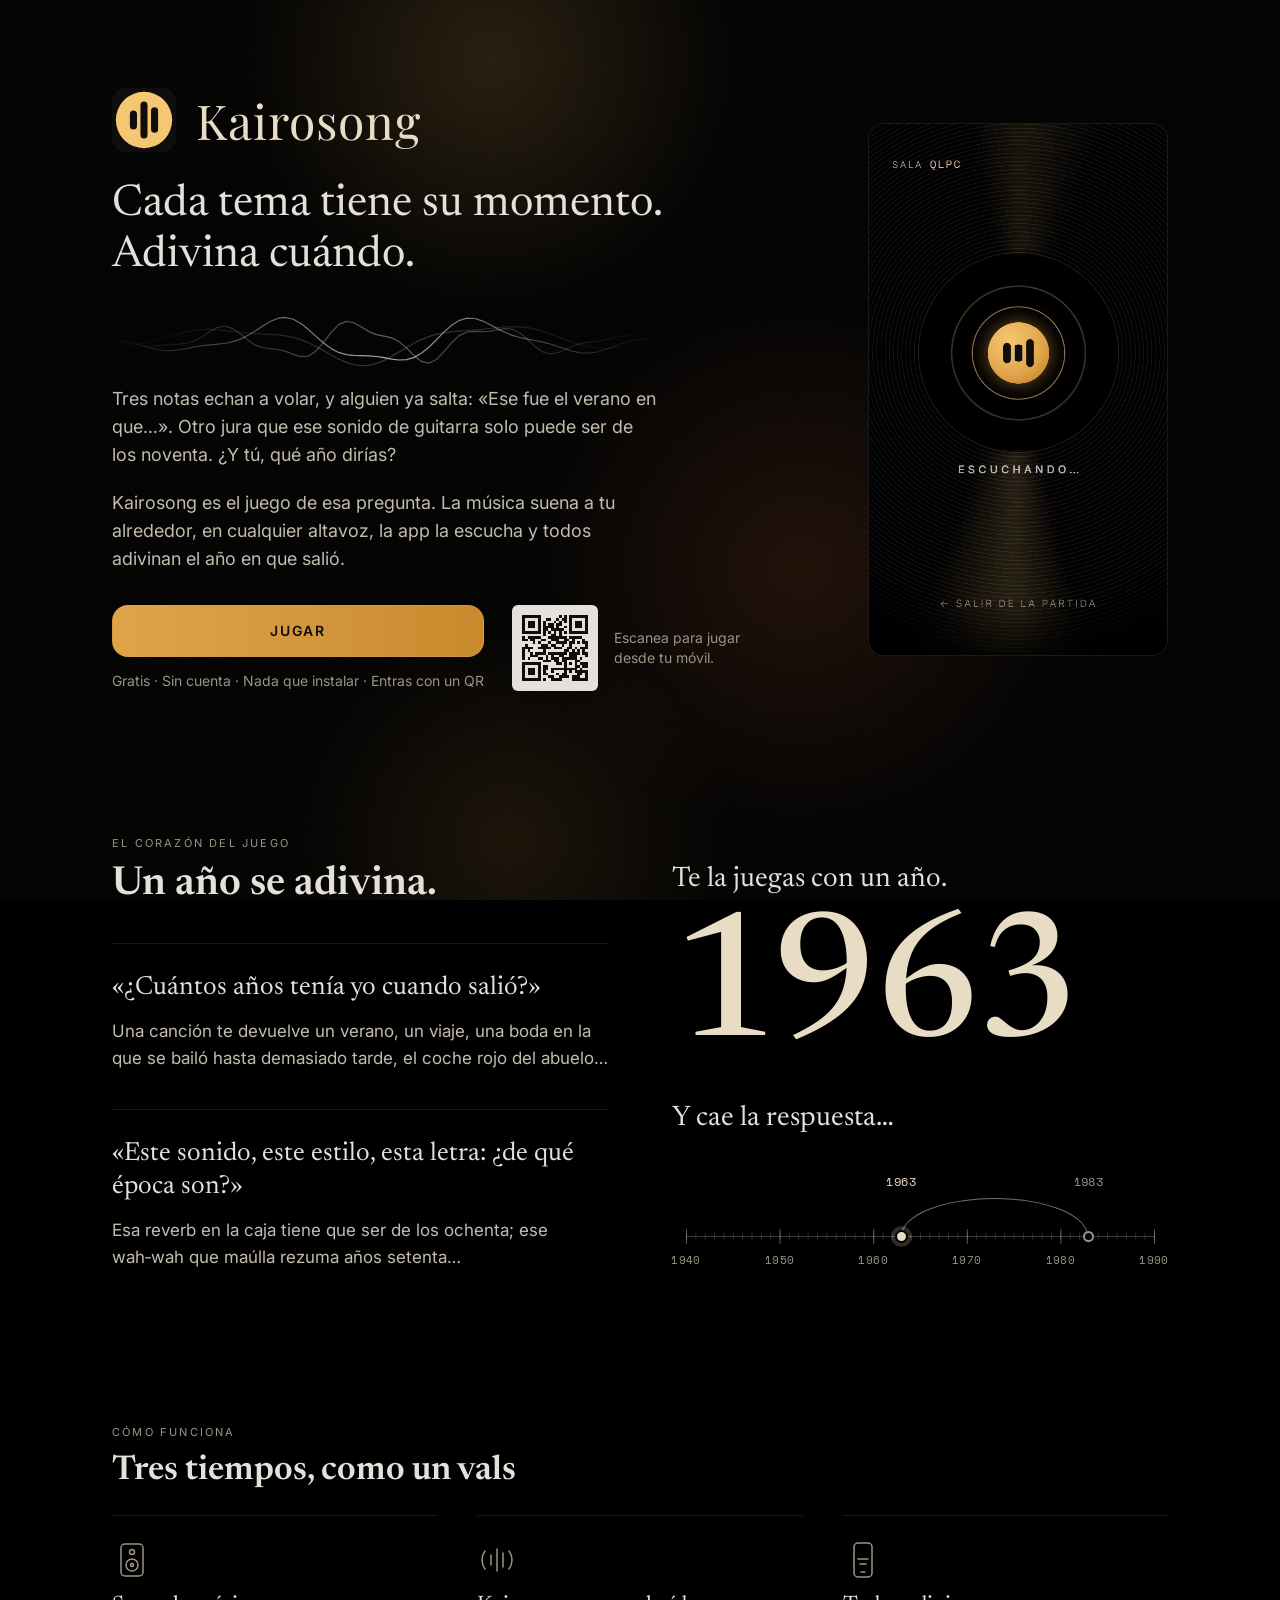
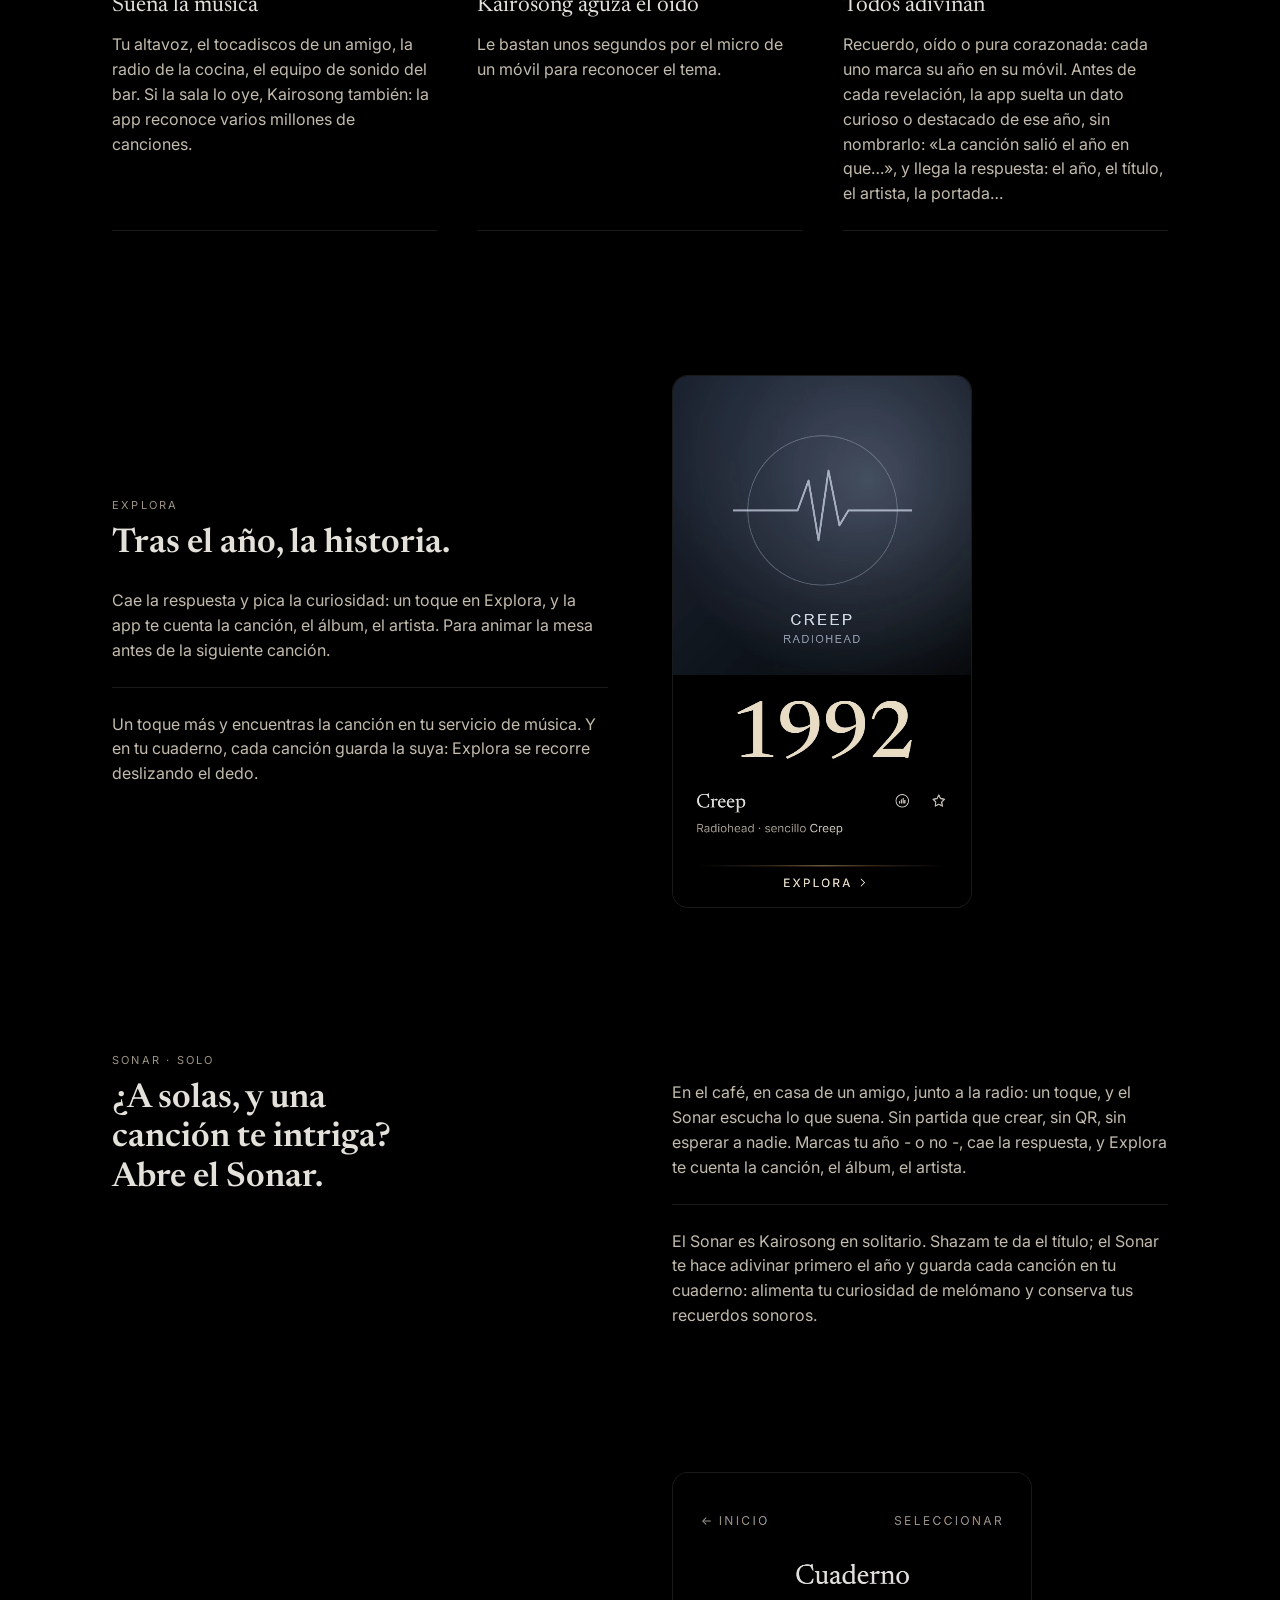
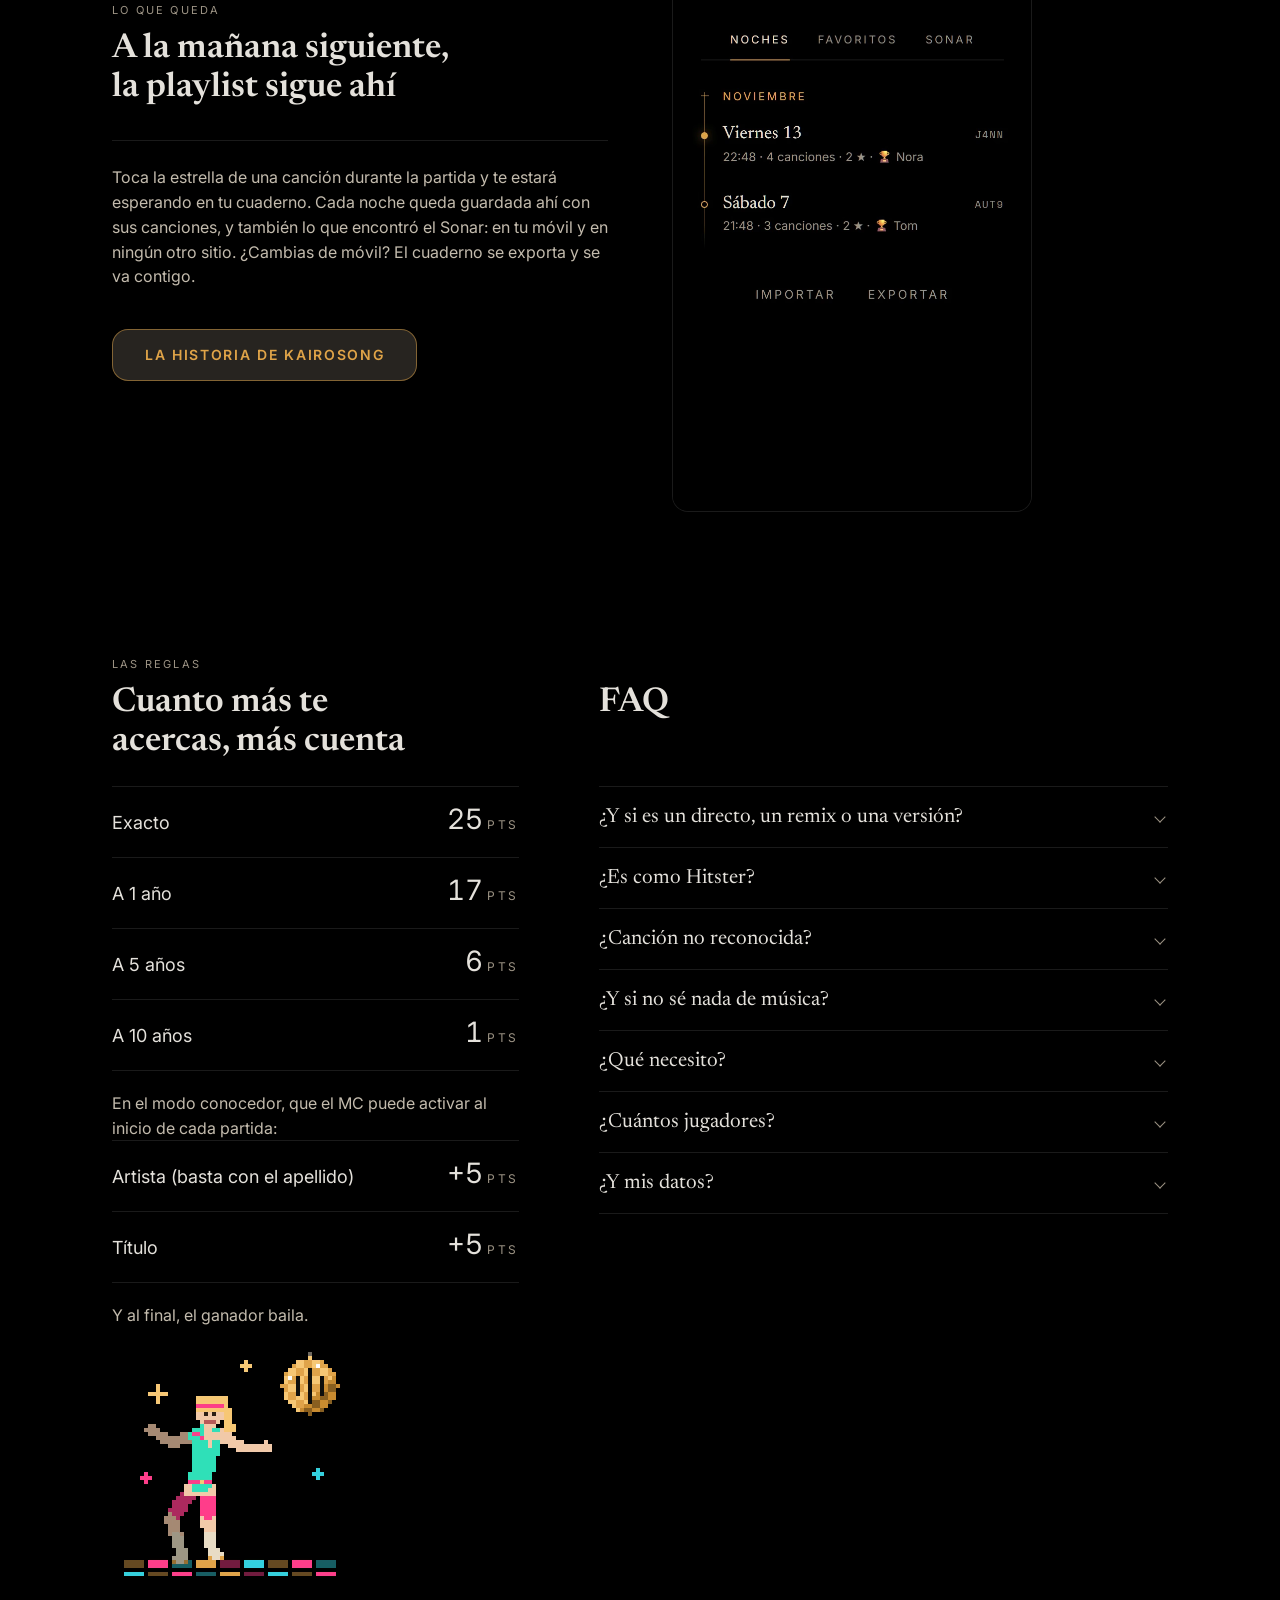
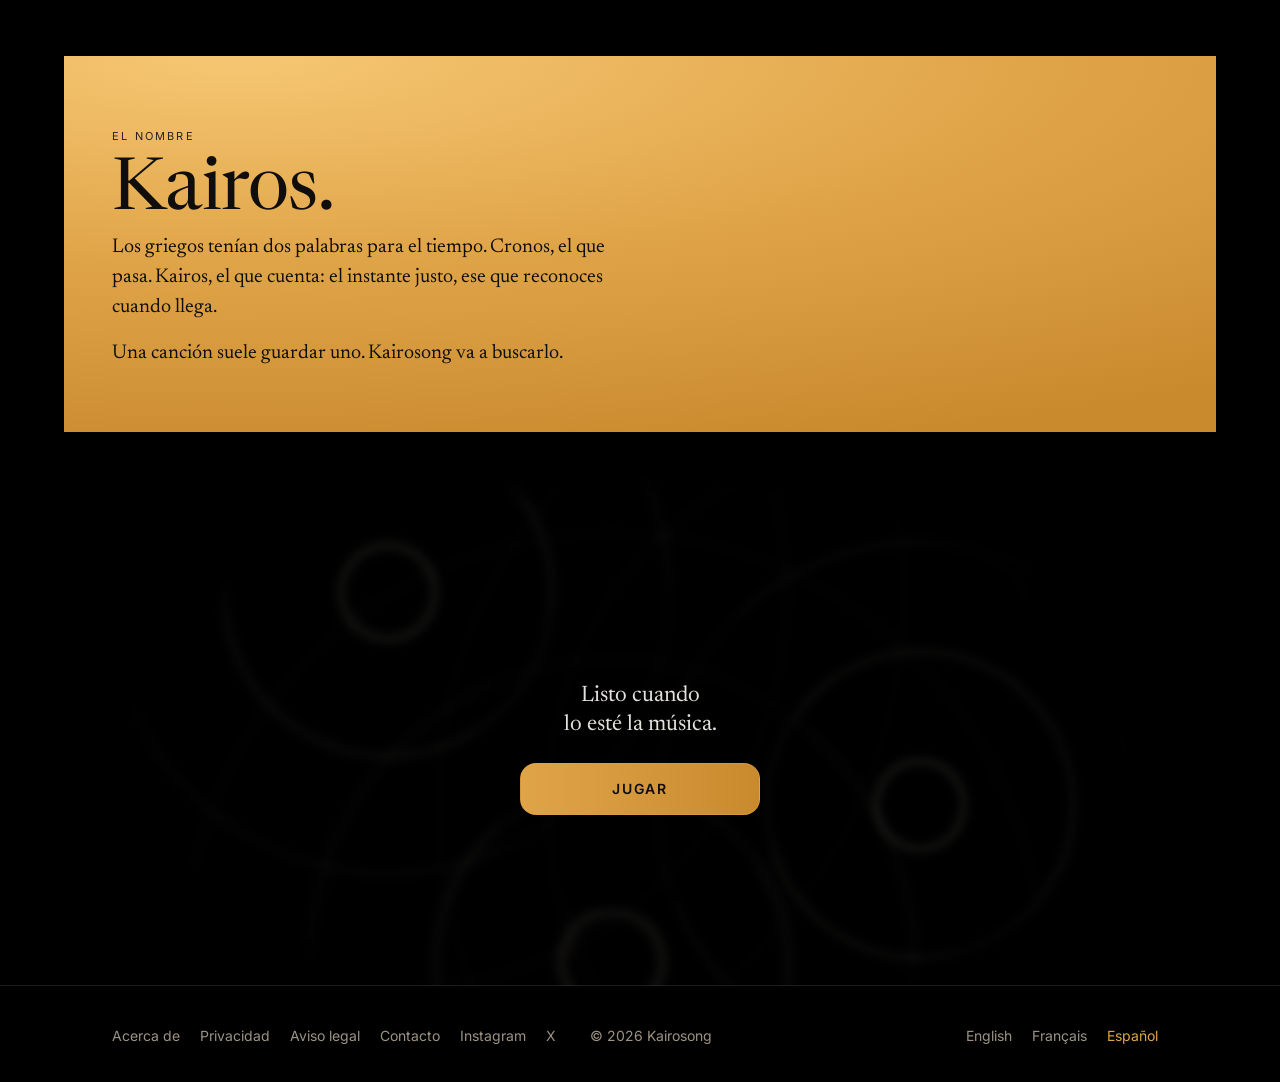
==== commit 5623921e: "Le Sonar se présente par la curiosité : seul, une chanson t’intrigue Le titre dit maintenant quand o" ====
--- a/es/index.html
+++ b/es/index.html
@@ -102,11 +102,10 @@
 <p class="sonar-note">Un toque más y encuentras la canción en tu servicio de música. Y en tu cuaderno, cada canción guarda la suya: Explora se recorre deslizando el dedo.</p>
 </section>
 
-<section class="section sonar" aria-labelledby="sonar">
+<section class="section sonar sonar--texte" aria-labelledby="sonar">
 <p class="eyebrow">Sonar · Solo</p>
-<h2 class="title" id="sonar"><span class="title-line">¿Suena una canción?</span> <span class="title-line">Lanza el Sonar.</span></h2>
+<h2 class="title" id="sonar"><span class="title-line">¿A solas, y una canción te intriga?</span> <span class="title-line">Abre el Sonar.</span></h2>
 <p class="sonar-lead">En el café, en casa de un amigo, junto a la radio: un toque, y el Sonar escucha lo que suena. Sin partida que crear, sin QR, sin esperar a nadie. Marcas tu año - o no -, cae la respuesta, y Explora te cuenta la canción, el álbum, el artista.</p>
-<div class="shot-frame sonar-shot"><img src="../media/sonar-es.png" width="360" height="640" alt="El Sonar a la escucha: el rodillo del año y la insignia de escucha, en solitario." loading="lazy" decoding="async"></div>
 <p class="sonar-note">El Sonar es Kairosong en solitario. Shazam te da el título; el Sonar te hace adivinar primero el año y guarda cada canción en tu cuaderno: alimenta tu curiosidad de melómano y conserva tus recuerdos sonoros.</p>
 </section>
 
--- a/assets/site.css
+++ b/assets/site.css
@@ -802,6 +802,45 @@
   }
 }
 
+/* Le Sonar, sans image : en colonne jusqu'à 1000 px ; au-delà, le titre à gauche et les deux
+   paragraphes à droite, sur la ligne du titre. */
+@media (min-width: 720px) {
+  .sonar--texte {
+    display: block;
+  }
+}
+
+@media (min-width: 1000px) {
+  .sonar--texte {
+    display: grid;
+    grid-template-rows: auto auto auto;
+    align-items: start;
+  }
+
+  .sonar--texte .eyebrow,
+  .sonar--texte .title {
+    grid-column: 1;
+  }
+
+  .sonar--texte .eyebrow {
+    grid-row: 1;
+  }
+
+  .sonar--texte .title {
+    grid-row: 2 / span 2;
+  }
+
+  .sonar--texte .sonar-lead {
+    grid-column: 2;
+    grid-row: 2;
+  }
+
+  .sonar--texte .sonar-note {
+    grid-column: 2;
+    grid-row: 3;
+  }
+}
+
 /* ─── La frise : l'objet du jeu, un an par cran, les décennies en Space Mono ── */
 
 /* Neutre (filets blancs) : l'or reste à l'action. La réponse est l'ivoire de l'année révélée. */
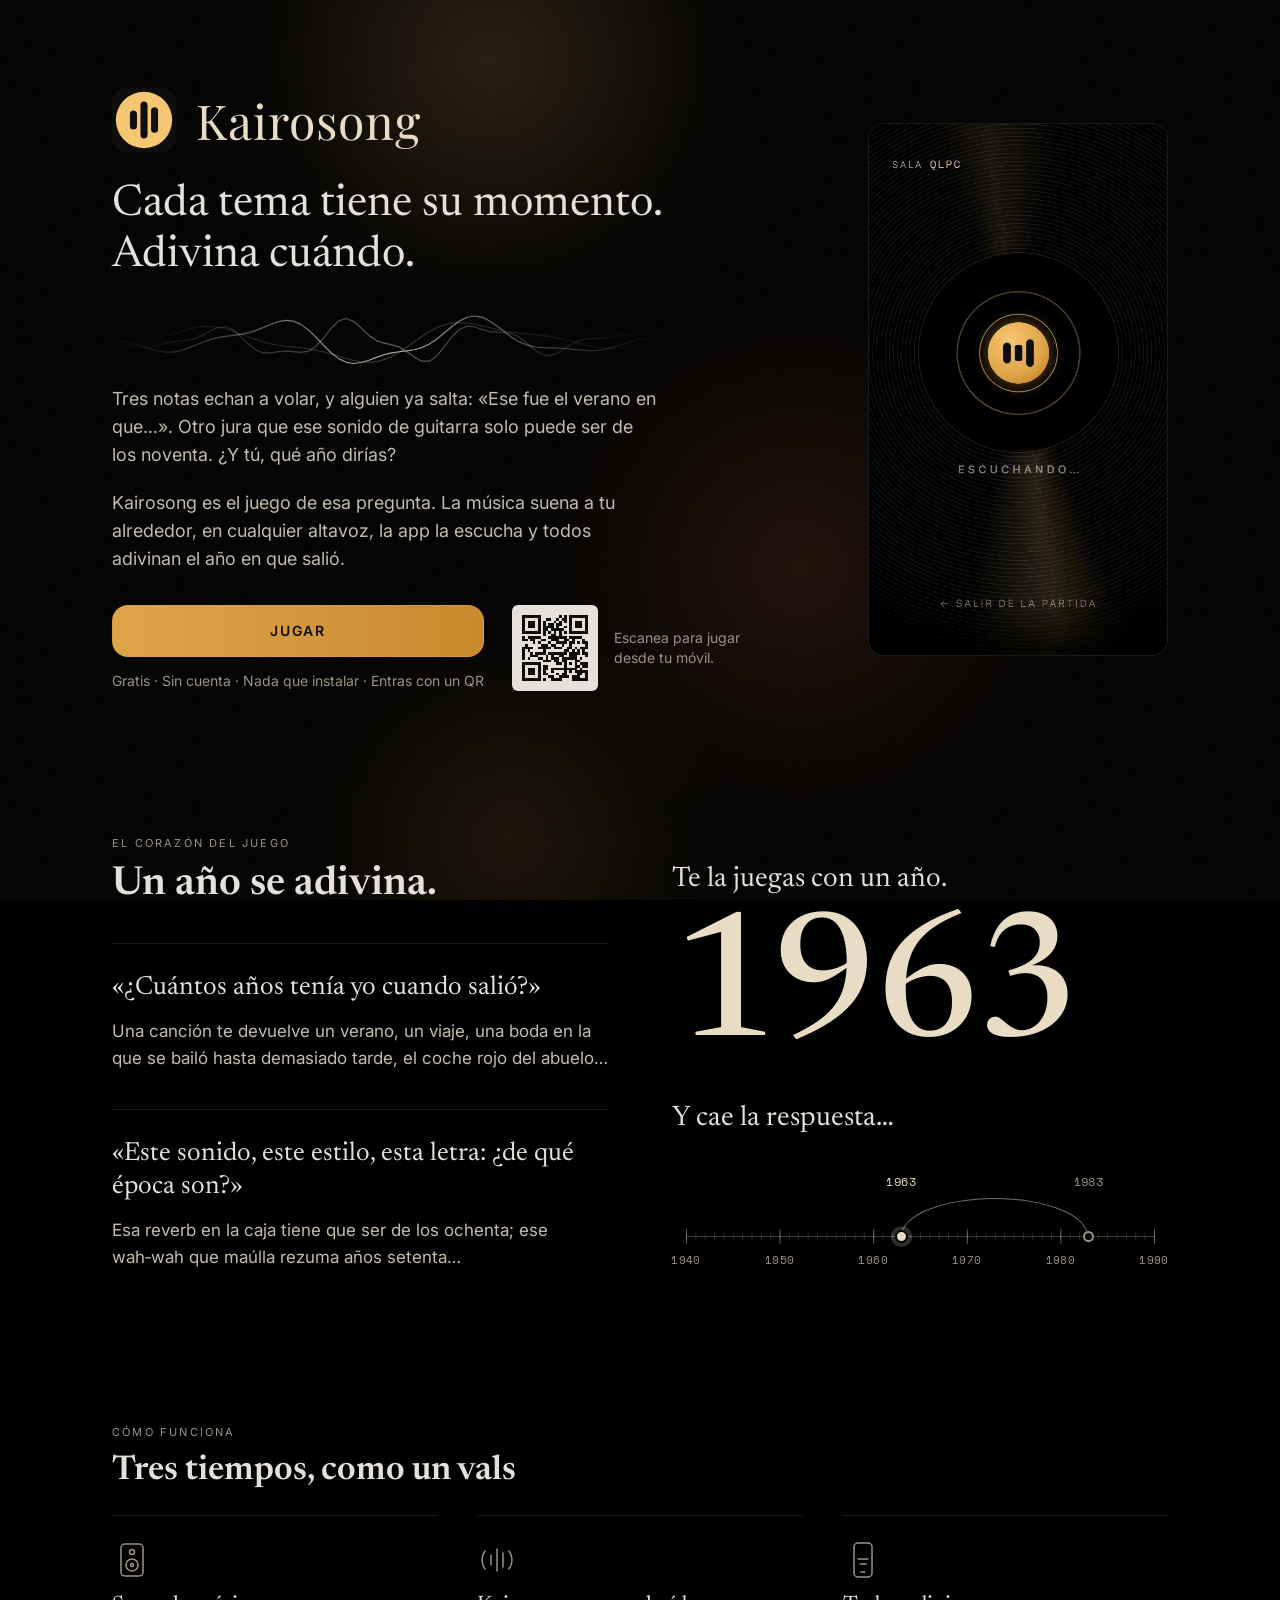
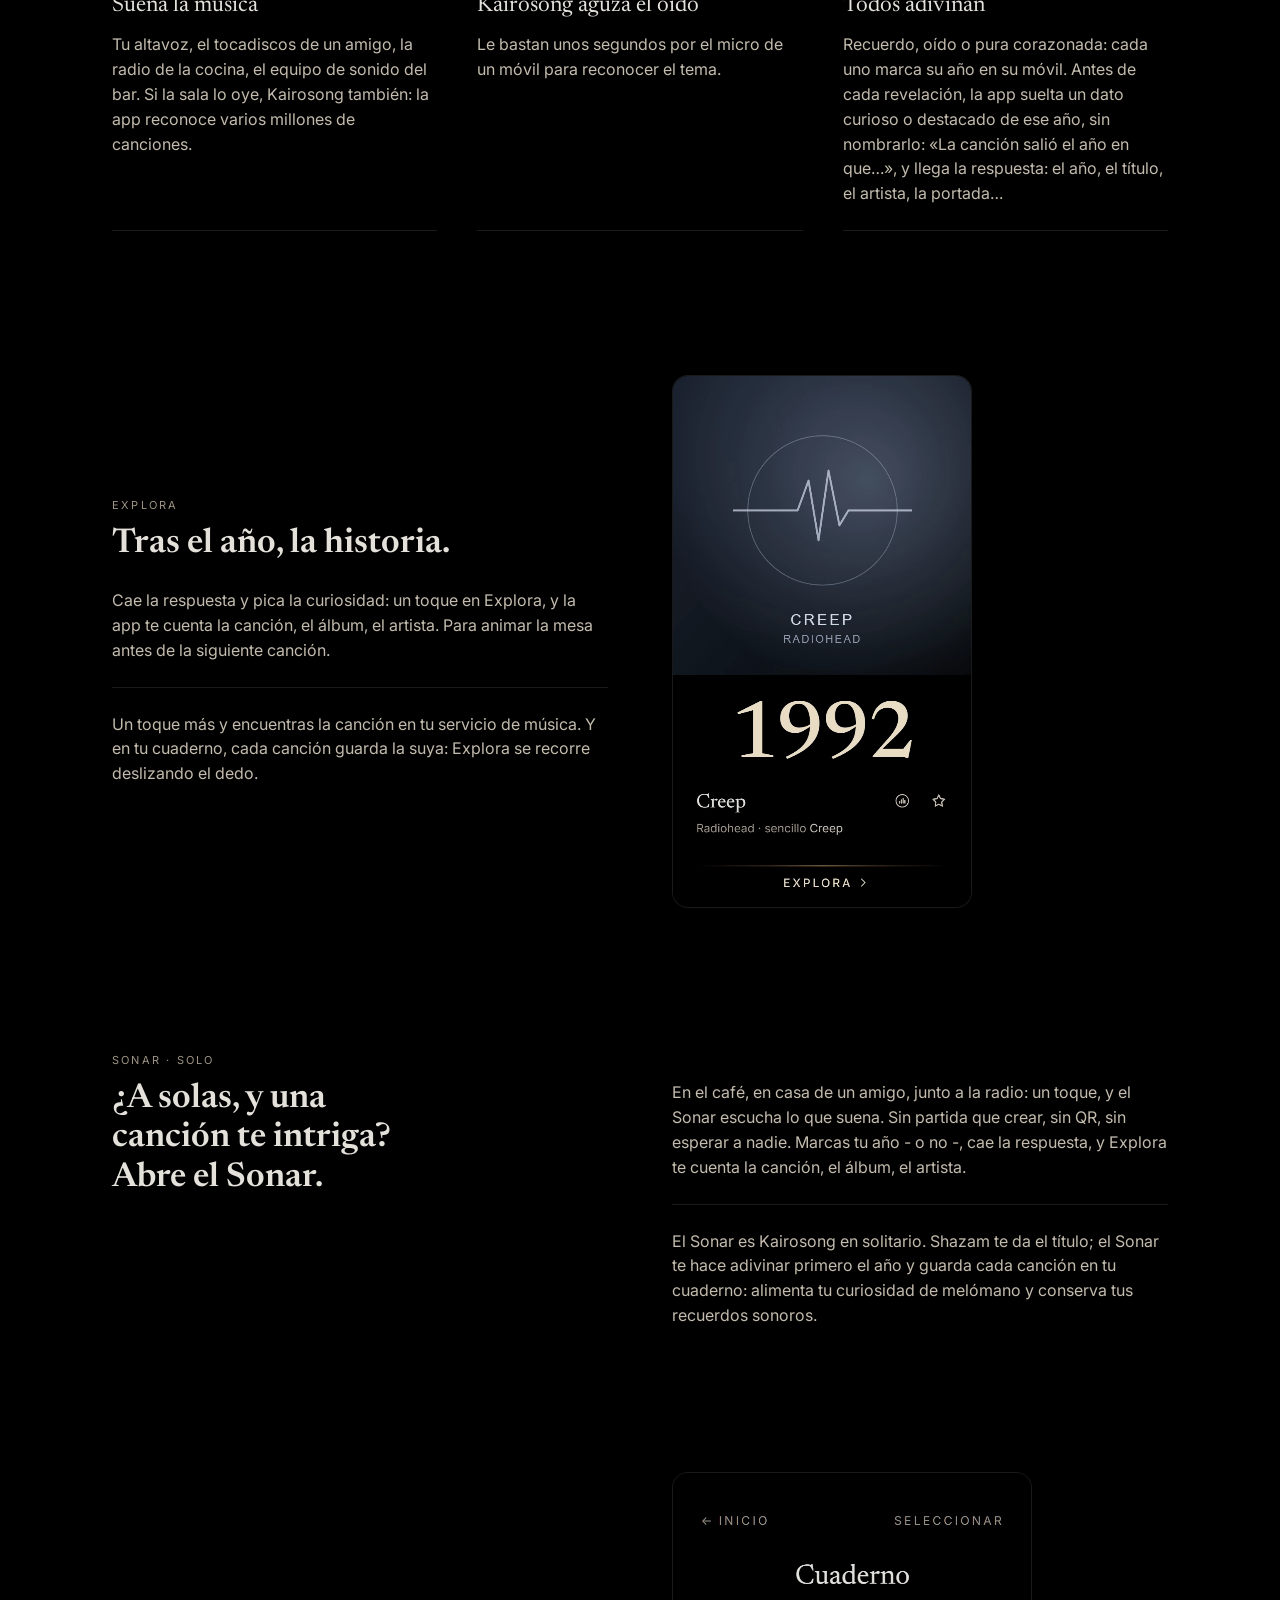
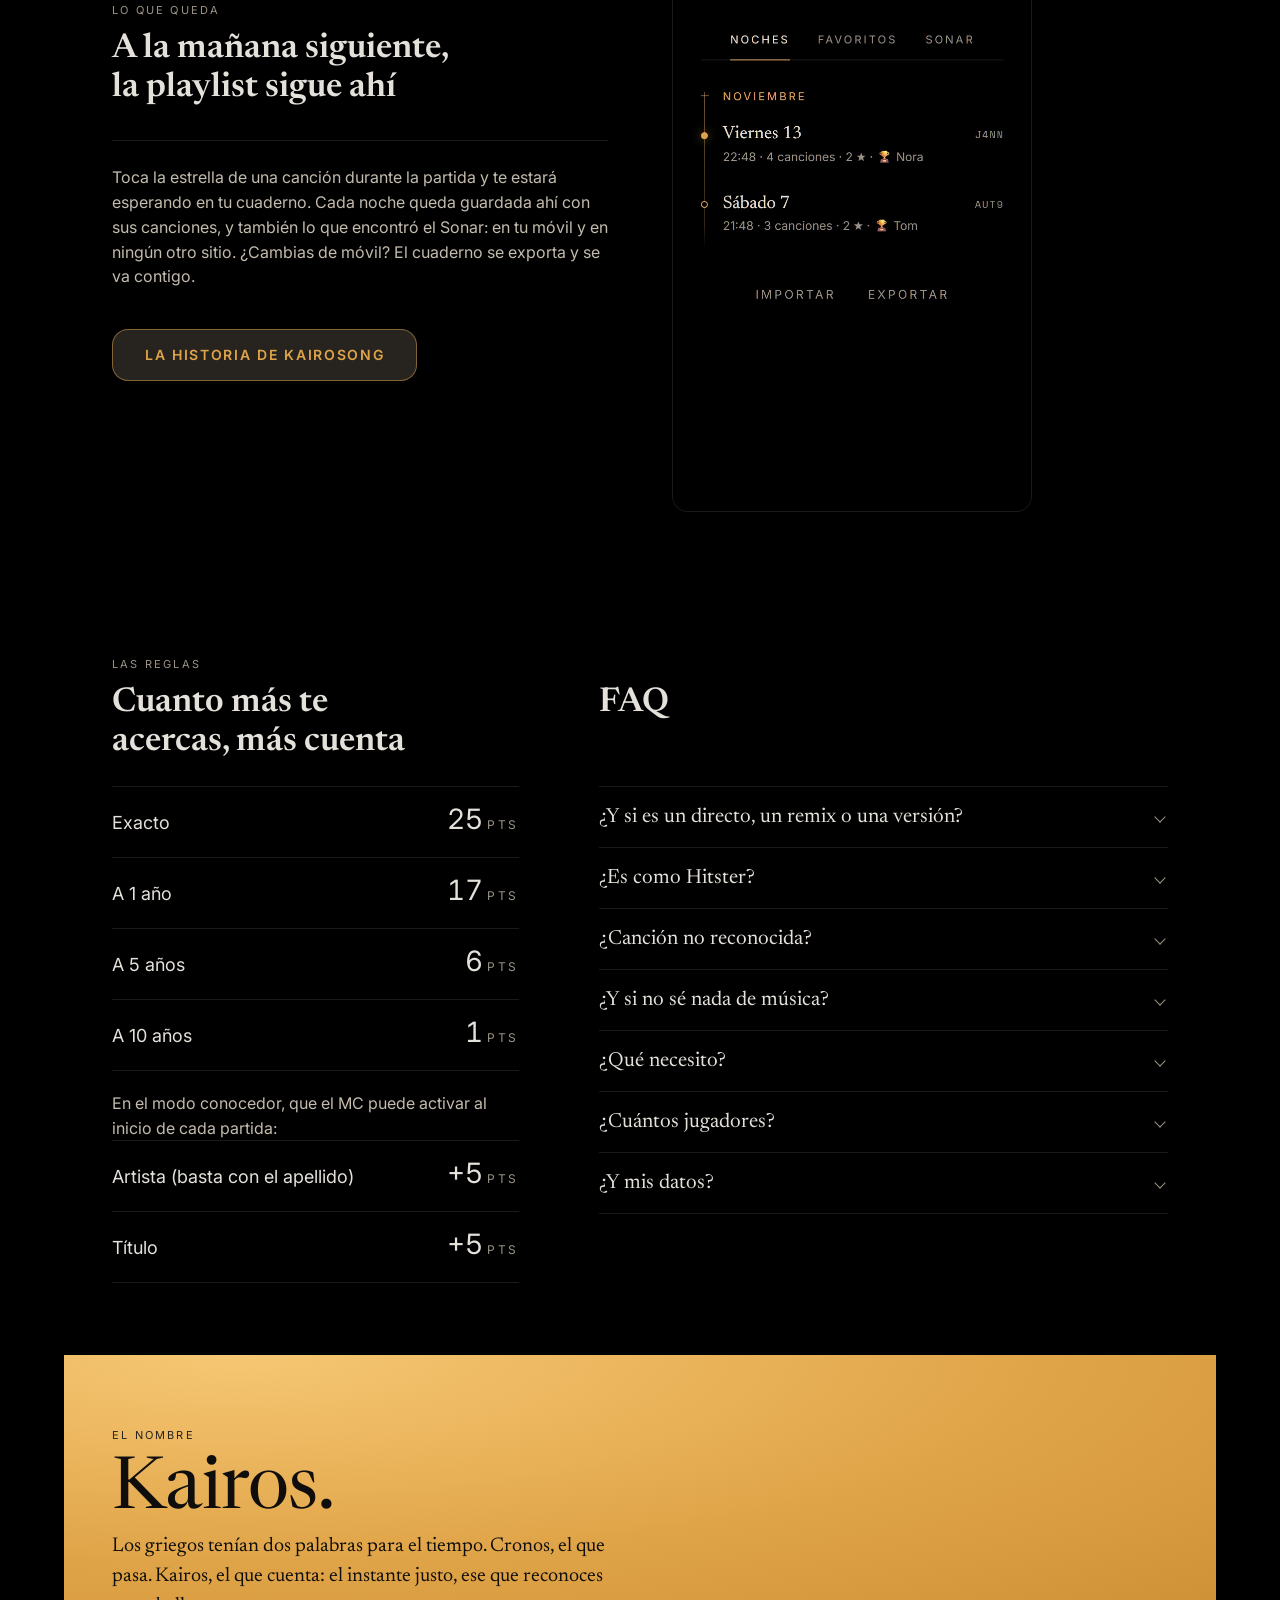
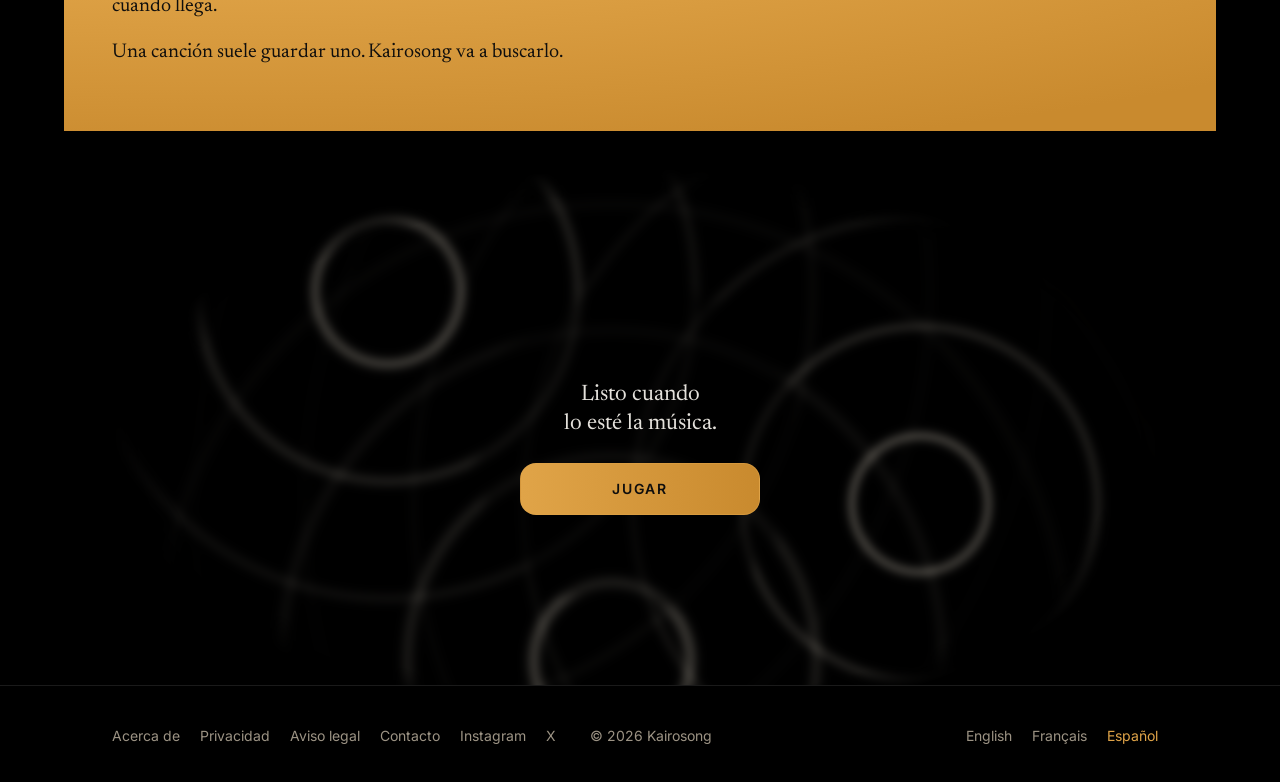
==== commit 545cb935: "Les règles s’arrêtent au barème : la danseuse s’en va La danse de victoire et sa phrase alourdissaie" ====
--- a/es/index.html
+++ b/es/index.html
@@ -133,8 +133,6 @@
 <li><span>Artista (basta con el apellido)</span><span class="pts">+5<small>pts</small></span></li>
 <li><span>Título</span><span class="pts">+5<small>pts</small></span></li>
 </ul>
-<p class="aside">Y al final, el ganador baila.</p>
-<div class="danse"><video class="en-vue" muted playsinline loop preload="metadata" width="360" height="360" poster="../media/danse.png" aria-label="El baile de victoria del ganador: una bailarina en pixel art bajo una bola de discoteca."><source src="../media/danse.webm" type="video/webm"><source src="../media/danse.mp4" type="video/mp4"></video></div>
 </div>
 </section>
 
--- a/assets/site.css
+++ b/assets/site.css
@@ -539,21 +539,6 @@
   color: var(--color-text-secondary);
 }
 
-/* La danse de victoire : du pixel art agrandi 12 fois (720 px). Elle ne s'affiche qu'à un rapport
-   entier, 240 px, pour que chaque pixel reste net. */
-.danse {
-  margin-top: 16px;
-}
-
-.danse video {
-  display: block;
-  width: 240px;
-  height: 240px;
-  image-rendering: pixelated;
-  /* Le fond noir de la boucle laisse passer les braises de la page. */
-  mix-blend-mode: screen;
-}
-
 .rules > li {
   display: flex;
   align-items: baseline;
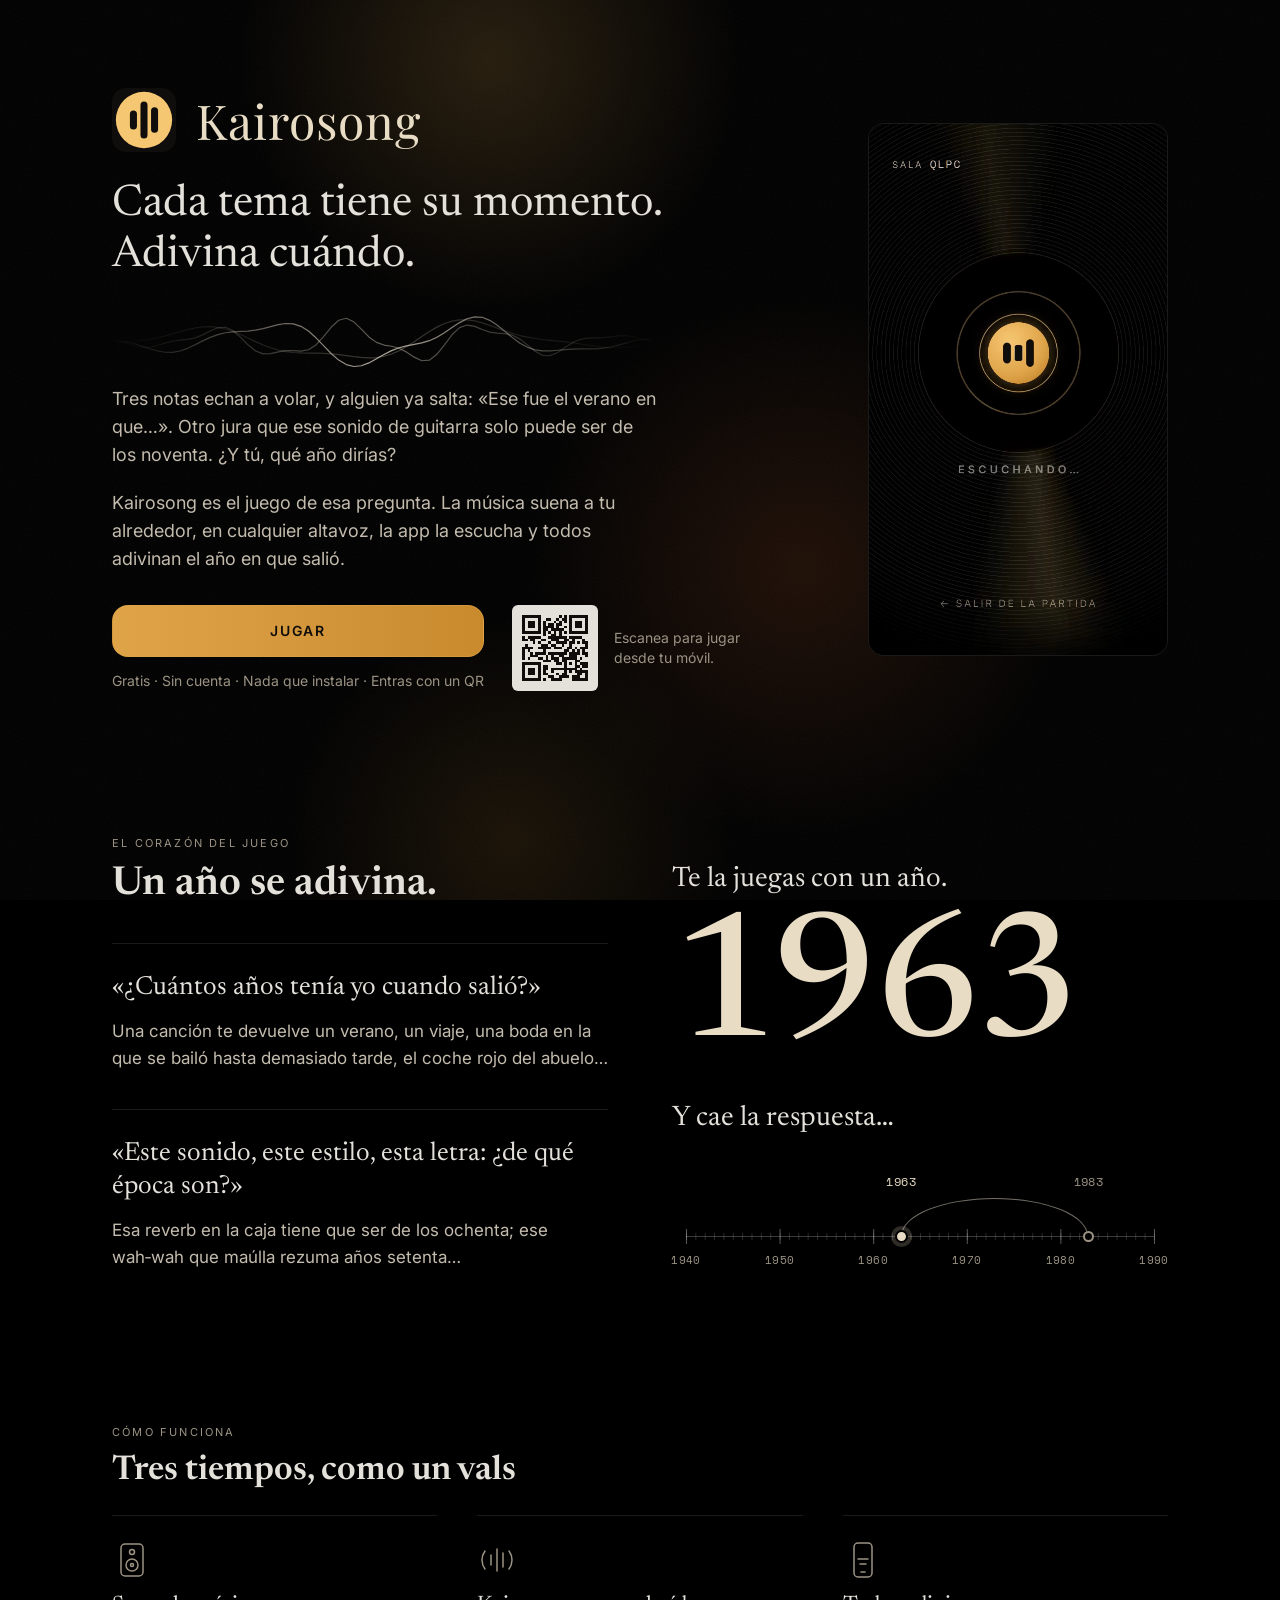
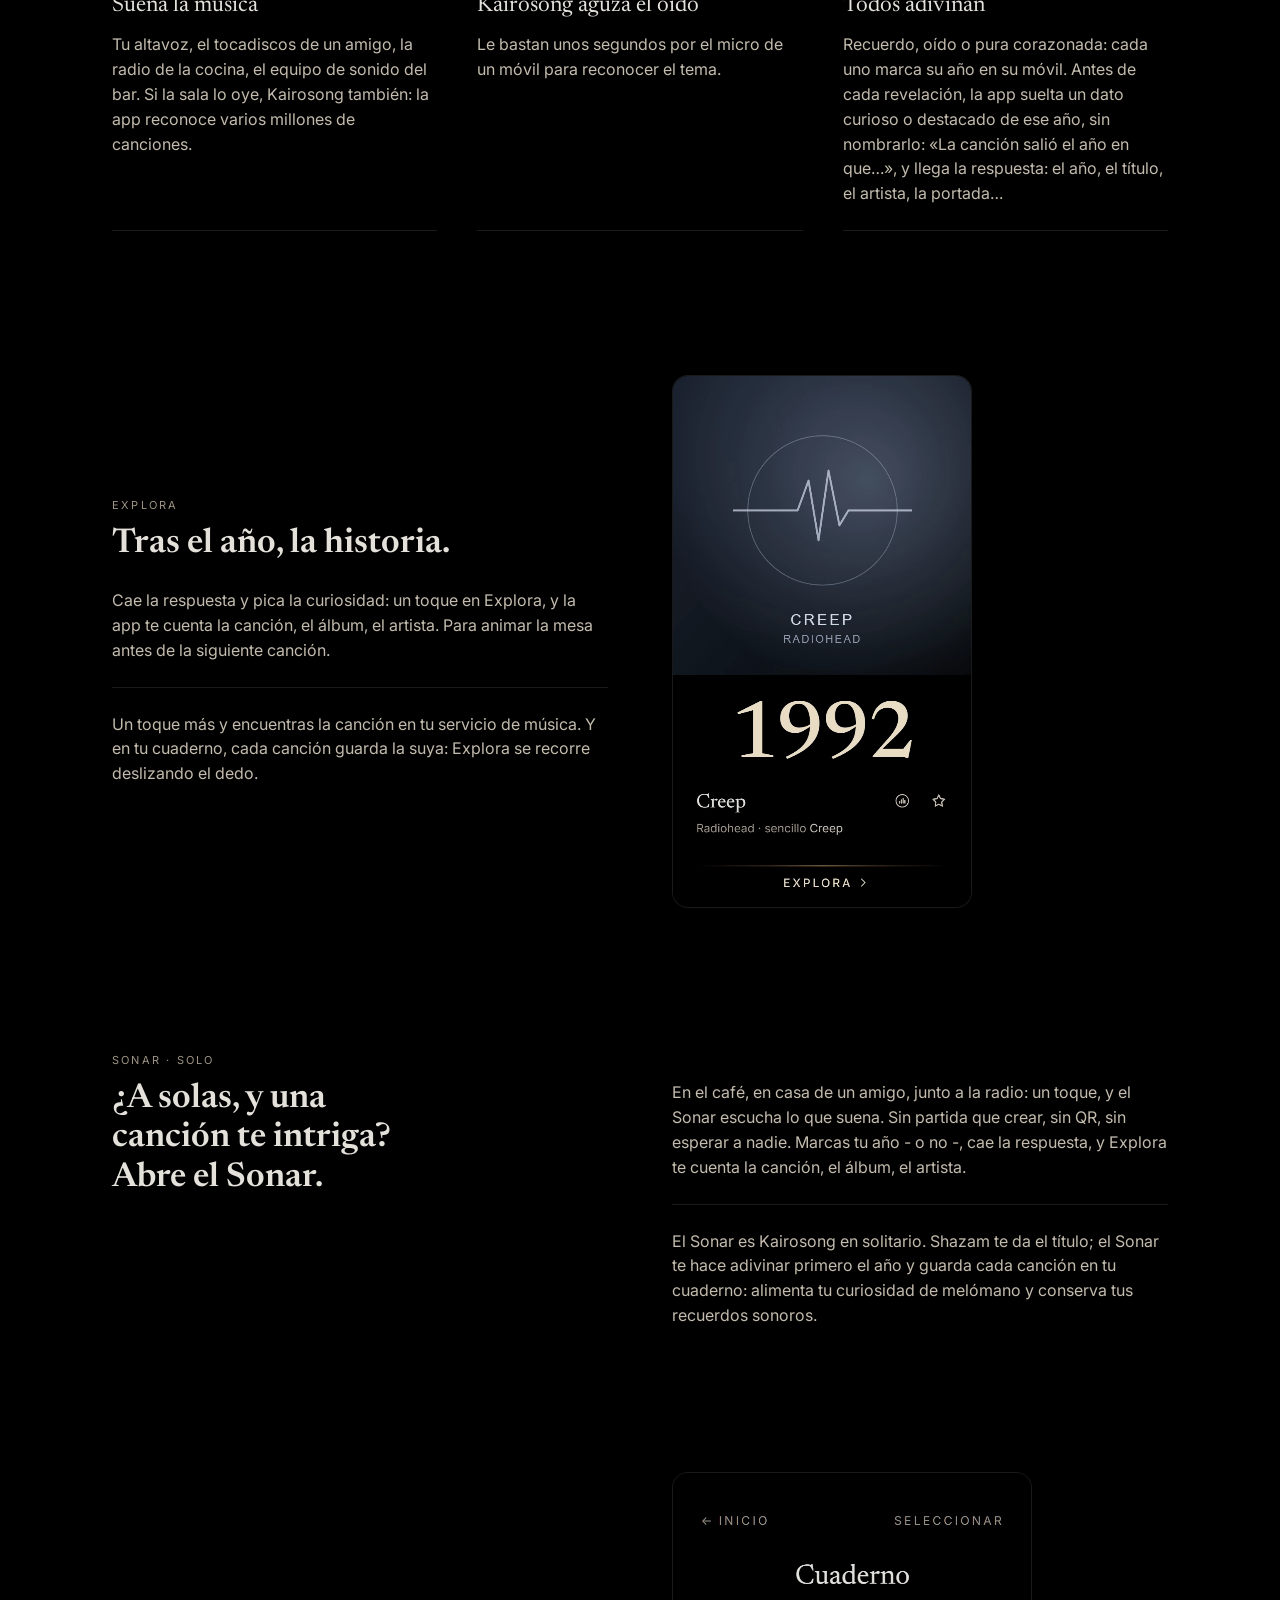
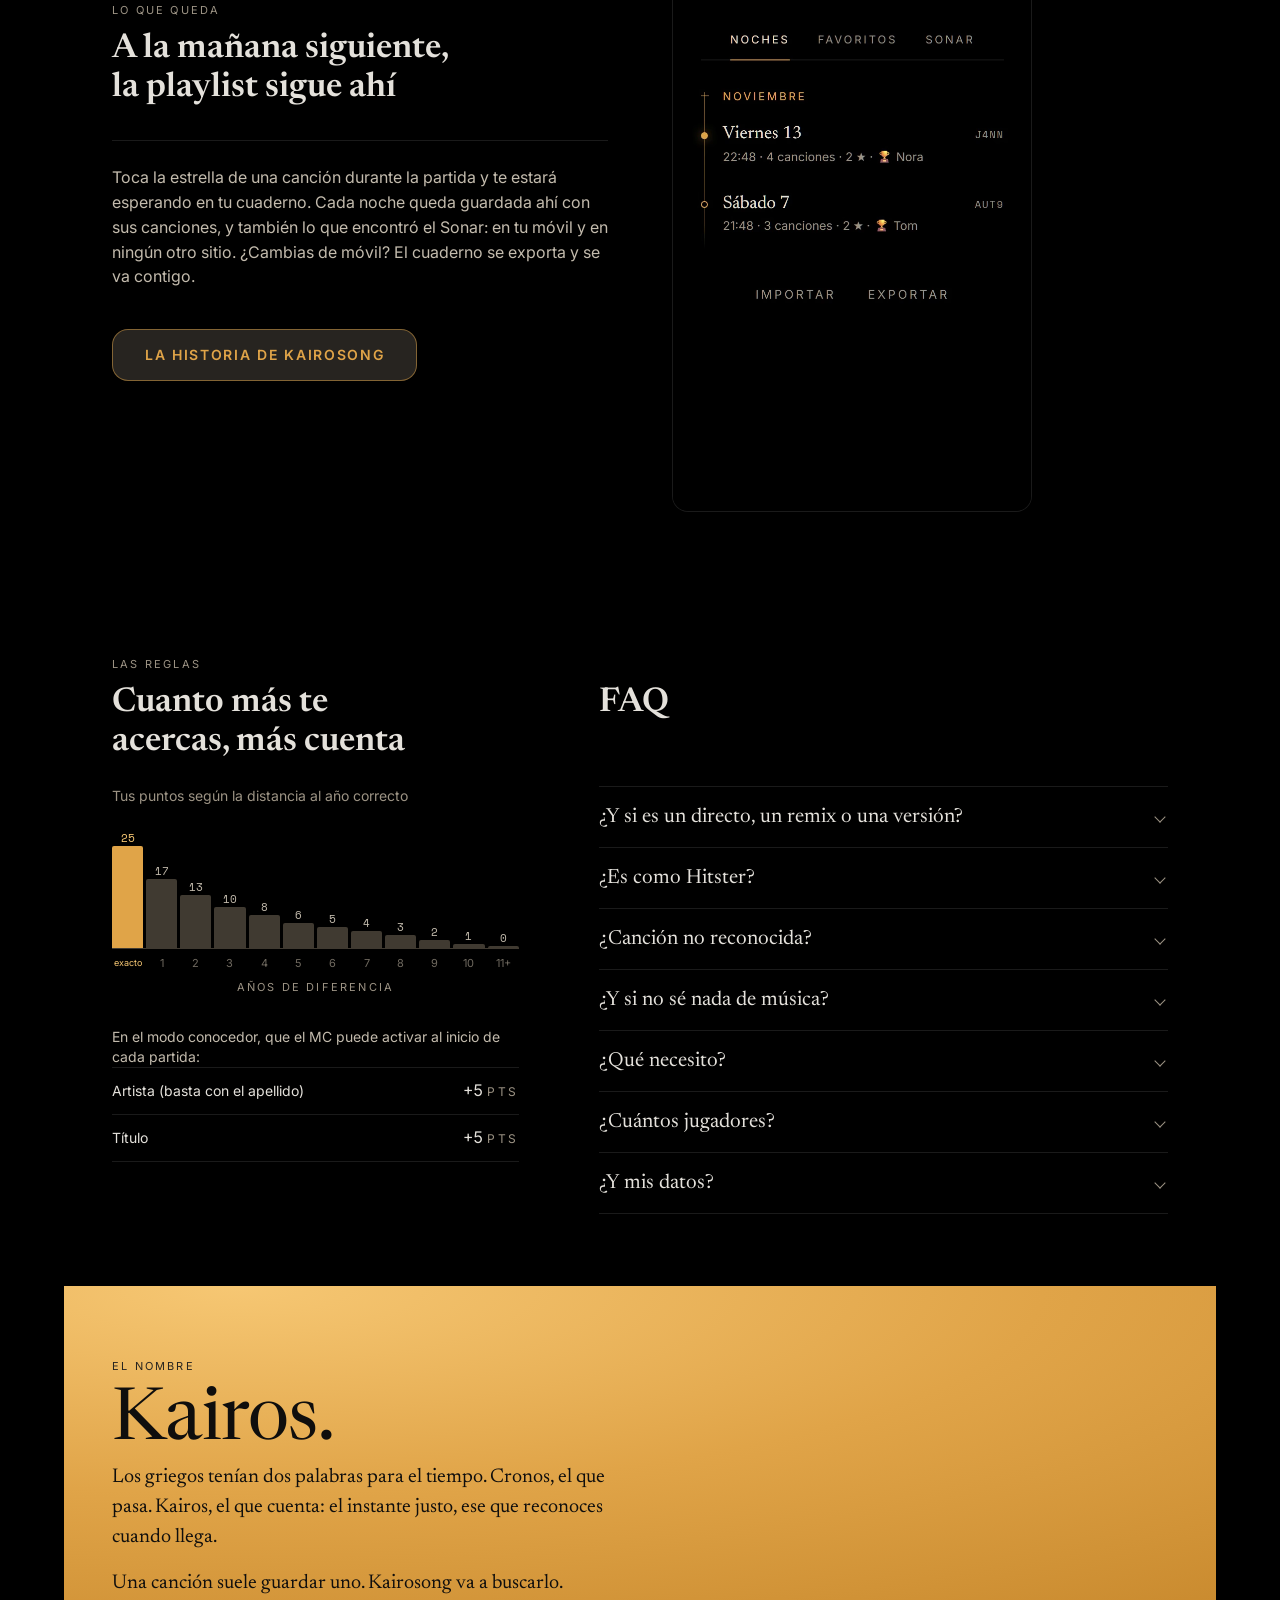
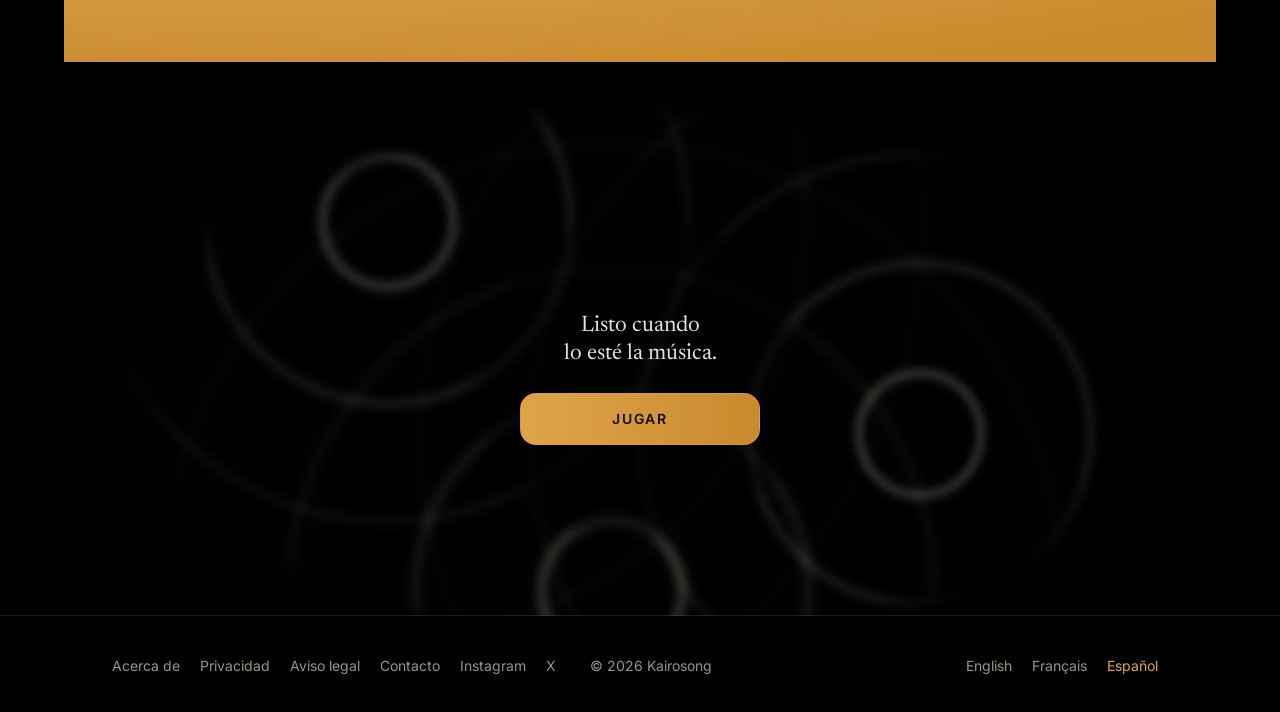
==== commit eedc1489: "Le barème se lit d’un coup d’œil : l’escalier de l’app, marche par marche Le tableau ne montrait que" ====
--- a/es/index.html
+++ b/es/index.html
@@ -122,12 +122,13 @@
 <p class="eyebrow">Las reglas</p>
 <h2 class="title" id="rules">Cuanto más te acercas, más cuenta</h2>
 <div class="rules-body">
-<ul class="lines rules">
-<li><span>Exacto</span><span class="pts">25<small>pts</small></span></li>
-<li><span>A 1 año</span><span class="pts">17<small>pts</small></span></li>
-<li><span>A 5 años</span><span class="pts">6<small>pts</small></span></li>
-<li><span>A 10 años</span><span class="pts">1<small>pts</small></span></li>
-</ul>
+<p class="bareme-lede">Tus puntos según la distancia al año correcto</p>
+<p class="visually-hidden">Exacto: 25 puntos. A 1 año: 17. 2 años: 13. 3 años: 10. 4 años: 8. 5 años: 6. 6 años: 5. 7 años: 4. 8 años: 3. 9 años: 2. 10 años: 1. Más allá: 0.</p>
+<div class="bareme" aria-hidden="true">
+<div class="bareme-bars"><span class="bareme-col bareme-col--pile" style="--p:25"><span class="bareme-pts">25</span><span class="bareme-bar"></span></span><span class="bareme-col" style="--p:17"><span class="bareme-pts">17</span><span class="bareme-bar"></span></span><span class="bareme-col" style="--p:13"><span class="bareme-pts">13</span><span class="bareme-bar"></span></span><span class="bareme-col" style="--p:10"><span class="bareme-pts">10</span><span class="bareme-bar"></span></span><span class="bareme-col" style="--p:8"><span class="bareme-pts">8</span><span class="bareme-bar"></span></span><span class="bareme-col" style="--p:6"><span class="bareme-pts">6</span><span class="bareme-bar"></span></span><span class="bareme-col" style="--p:5"><span class="bareme-pts">5</span><span class="bareme-bar"></span></span><span class="bareme-col" style="--p:4"><span class="bareme-pts">4</span><span class="bareme-bar"></span></span><span class="bareme-col" style="--p:3"><span class="bareme-pts">3</span><span class="bareme-bar"></span></span><span class="bareme-col" style="--p:2"><span class="bareme-pts">2</span><span class="bareme-bar"></span></span><span class="bareme-col" style="--p:1"><span class="bareme-pts">1</span><span class="bareme-bar"></span></span><span class="bareme-col" style="--p:0"><span class="bareme-pts">0</span><span class="bareme-bar"></span></span></div>
+<div class="bareme-ecarts"><span class="bareme-pile">exacto</span><span>1</span><span>2</span><span>3</span><span>4</span><span>5</span><span>6</span><span>7</span><span>8</span><span>9</span><span>10</span><span>11+</span></div>
+<p class="bareme-axis">Años de diferencia</p>
+</div>
 <p class="aside">En el modo conocedor, que el MC puede activar al inicio de cada partida:</p>
 <ul class="lines rules rules--bonus">
 <li><span>Artista (basta con el apellido)</span><span class="pts">+5<small>pts</small></span></li>
--- a/assets/site.css
+++ b/assets/site.css
@@ -564,6 +564,109 @@
   color: var(--color-text-muted);
 }
 
+/* ─── Le barème en escalier, comme la fiche « Le barème » de l'app : douze marches, une par année
+   d'écart. La marche « pile » fait 90 px pour une colonne de 360 px, et tout suit à l'échelle. ─── */
+
+.bareme-lede {
+  margin: 0;
+  font-size: 14px;
+  line-height: 20px;
+  color: #9c9384;
+}
+
+.bareme {
+  container-type: inline-size;
+  max-width: 480px;
+  margin-top: 24px;
+}
+
+.bareme-bars,
+.bareme-ecarts {
+  display: grid;
+  grid-template-columns: repeat(12, minmax(0, 1fr));
+  gap: 3px;
+}
+
+.bareme-bars {
+  align-items: end;
+  border-bottom: 1px solid #403a31;
+}
+
+.bareme-col {
+  display: flex;
+  flex-direction: column;
+  align-items: stretch;
+}
+
+.bareme-pts {
+  font-family: var(--font-code);
+  font-size: 11px;
+  line-height: 16px;
+  text-align: center;
+  color: #c3bbad;
+}
+
+.bareme-bar {
+  height: max(2px, calc(var(--p) * 3.6px));
+  height: max(2px, calc(var(--p) * 1cqw));
+  border-radius: 2px 2px 0 0;
+  background: #403a31;
+}
+
+.bareme-col--pile .bareme-pts {
+  color: var(--color-gold-light);
+}
+
+.bareme-col--pile .bareme-bar {
+  background: var(--color-gold);
+}
+
+.bareme-ecarts {
+  margin-top: 6px;
+  font-size: 11px;
+  line-height: 16px;
+  text-align: center;
+  white-space: nowrap;
+  color: #6f695f;
+}
+
+/* « pile », « spot on », « exacto » : le mot déborde un peu de sa colonne, à cheval sur l'espace
+   voisin, et passe sur deux lignes s'il le faut. */
+.bareme-ecarts .bareme-pile {
+  margin: 0 -4px;
+  white-space: normal;
+  font-size: 9px;
+  color: var(--color-gold-light);
+}
+
+.bareme-axis {
+  margin: 8px 0 0;
+  font-size: 11px;
+  line-height: 16px;
+  letter-spacing: var(--tracking-widest);
+  text-transform: uppercase;
+  text-align: center;
+  color: #9c9384;
+}
+
+/* Le mode Connaisseur, sous l'escalier : les deux lignes en plus petit, pour ne pas l'écraser. */
+.bareme + .aside {
+  margin-top: 32px;
+  font-size: 14px;
+  line-height: 20px;
+}
+
+.rules.rules--bonus > li {
+  min-height: 0;
+  padding: 10px 0;
+  font-size: 14px;
+}
+
+.rules.rules--bonus .pts {
+  font-size: 16px;
+  line-height: 24px;
+}
+
 /* ─── Le cœur du jeu : deux questions, puis ton année, qui roule jusqu'à la réponse ─ */
 
 .heart {
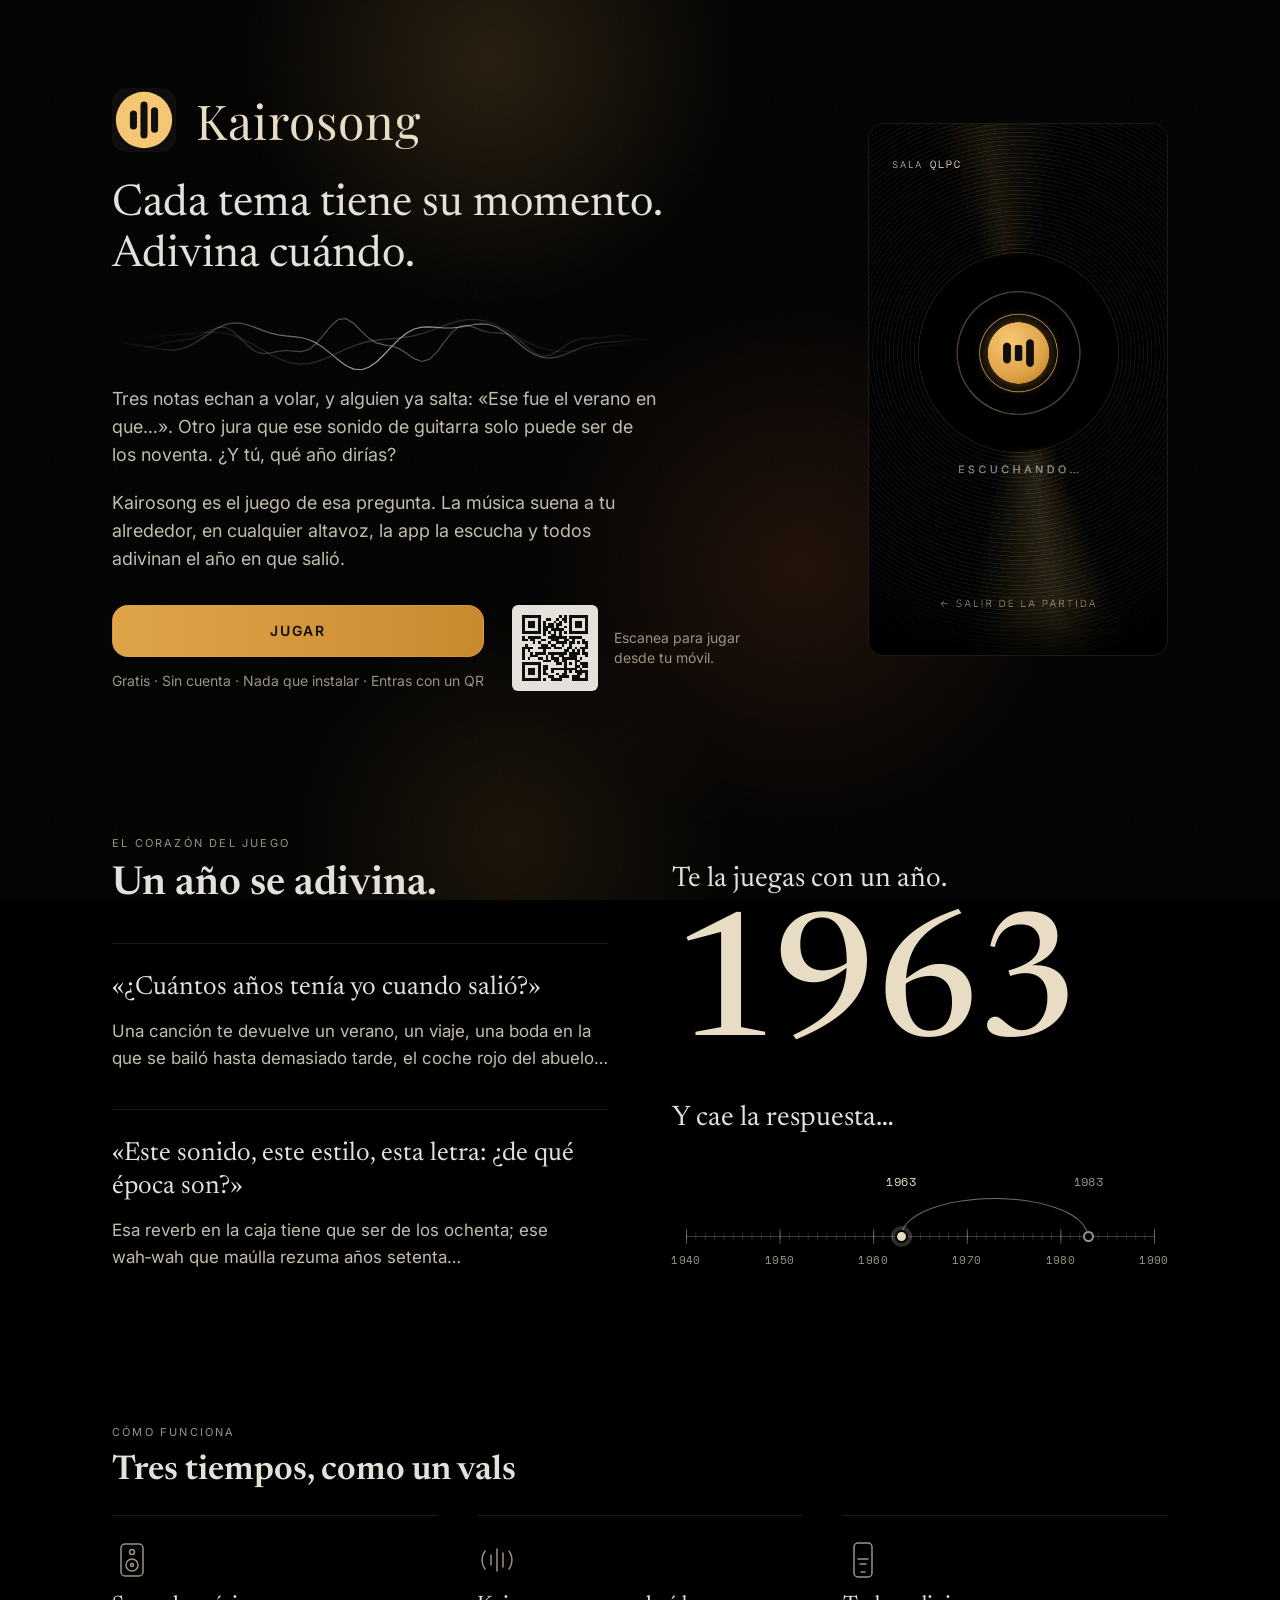
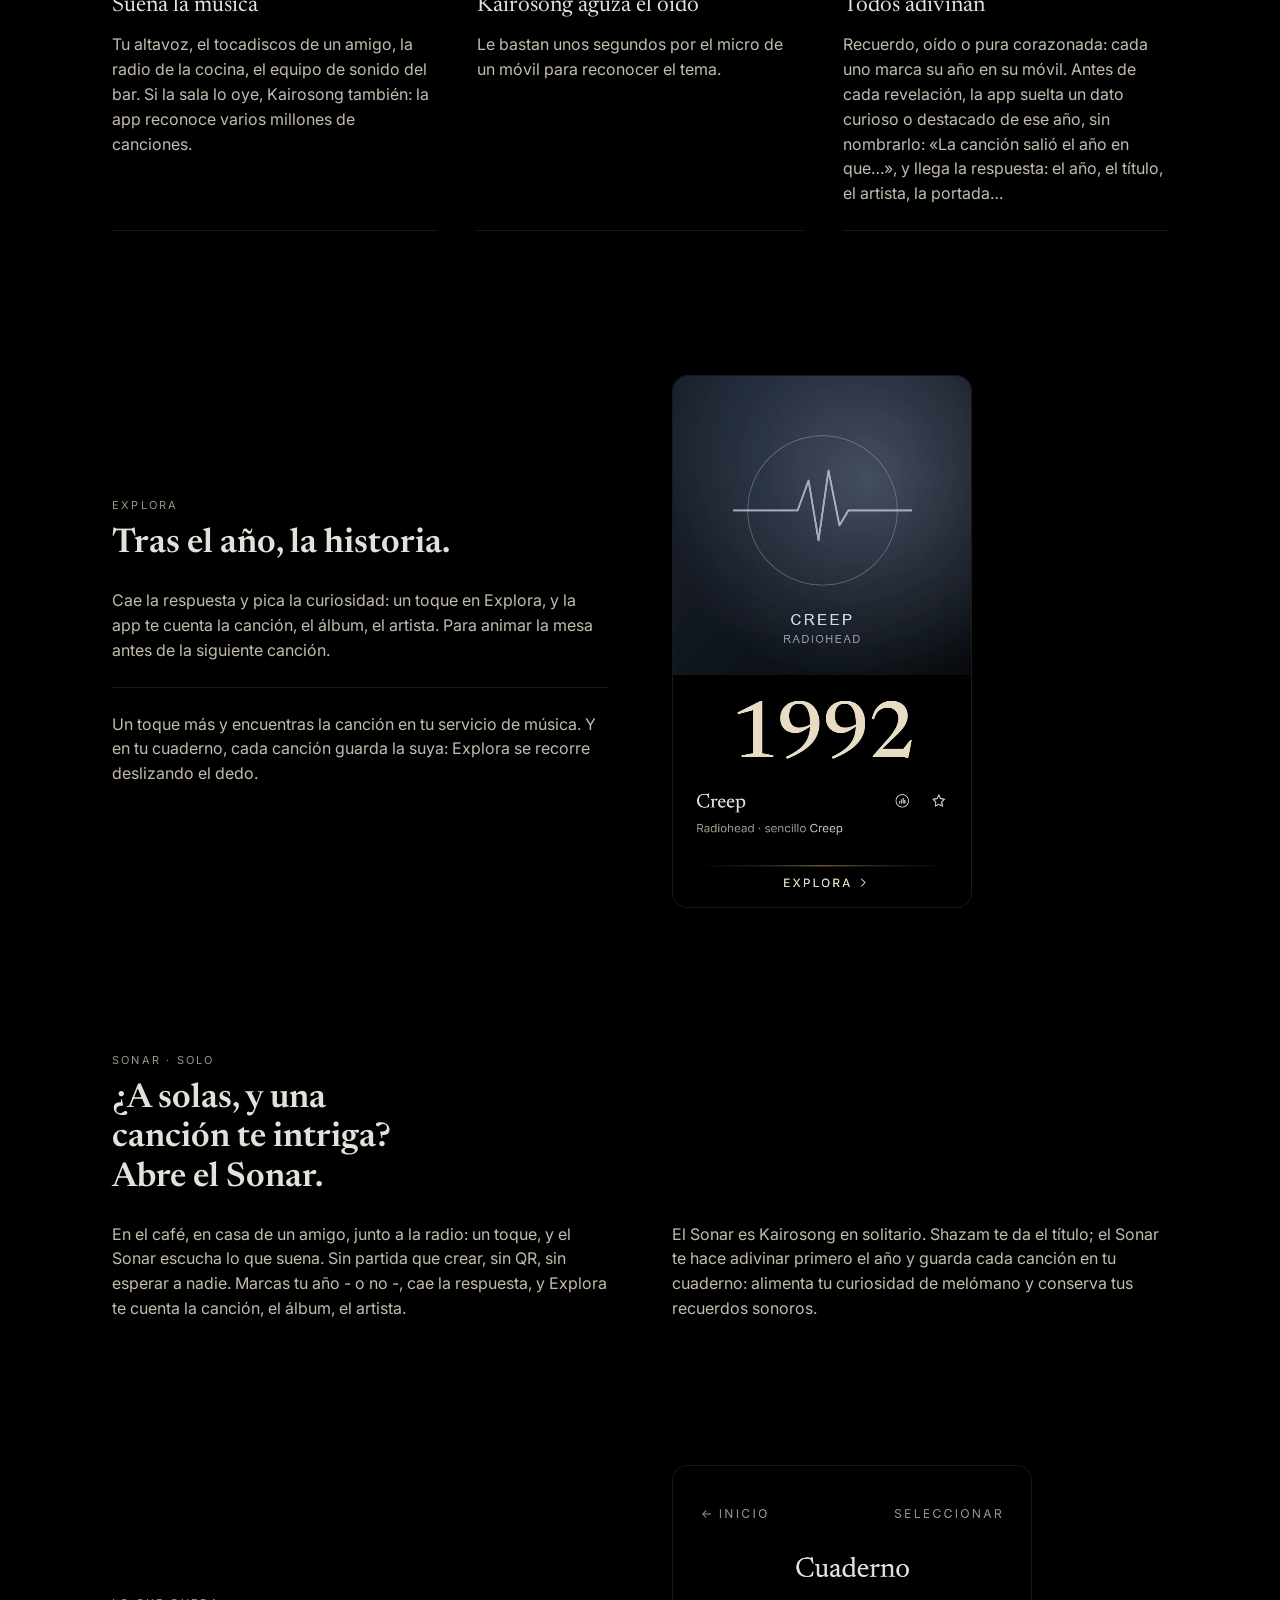
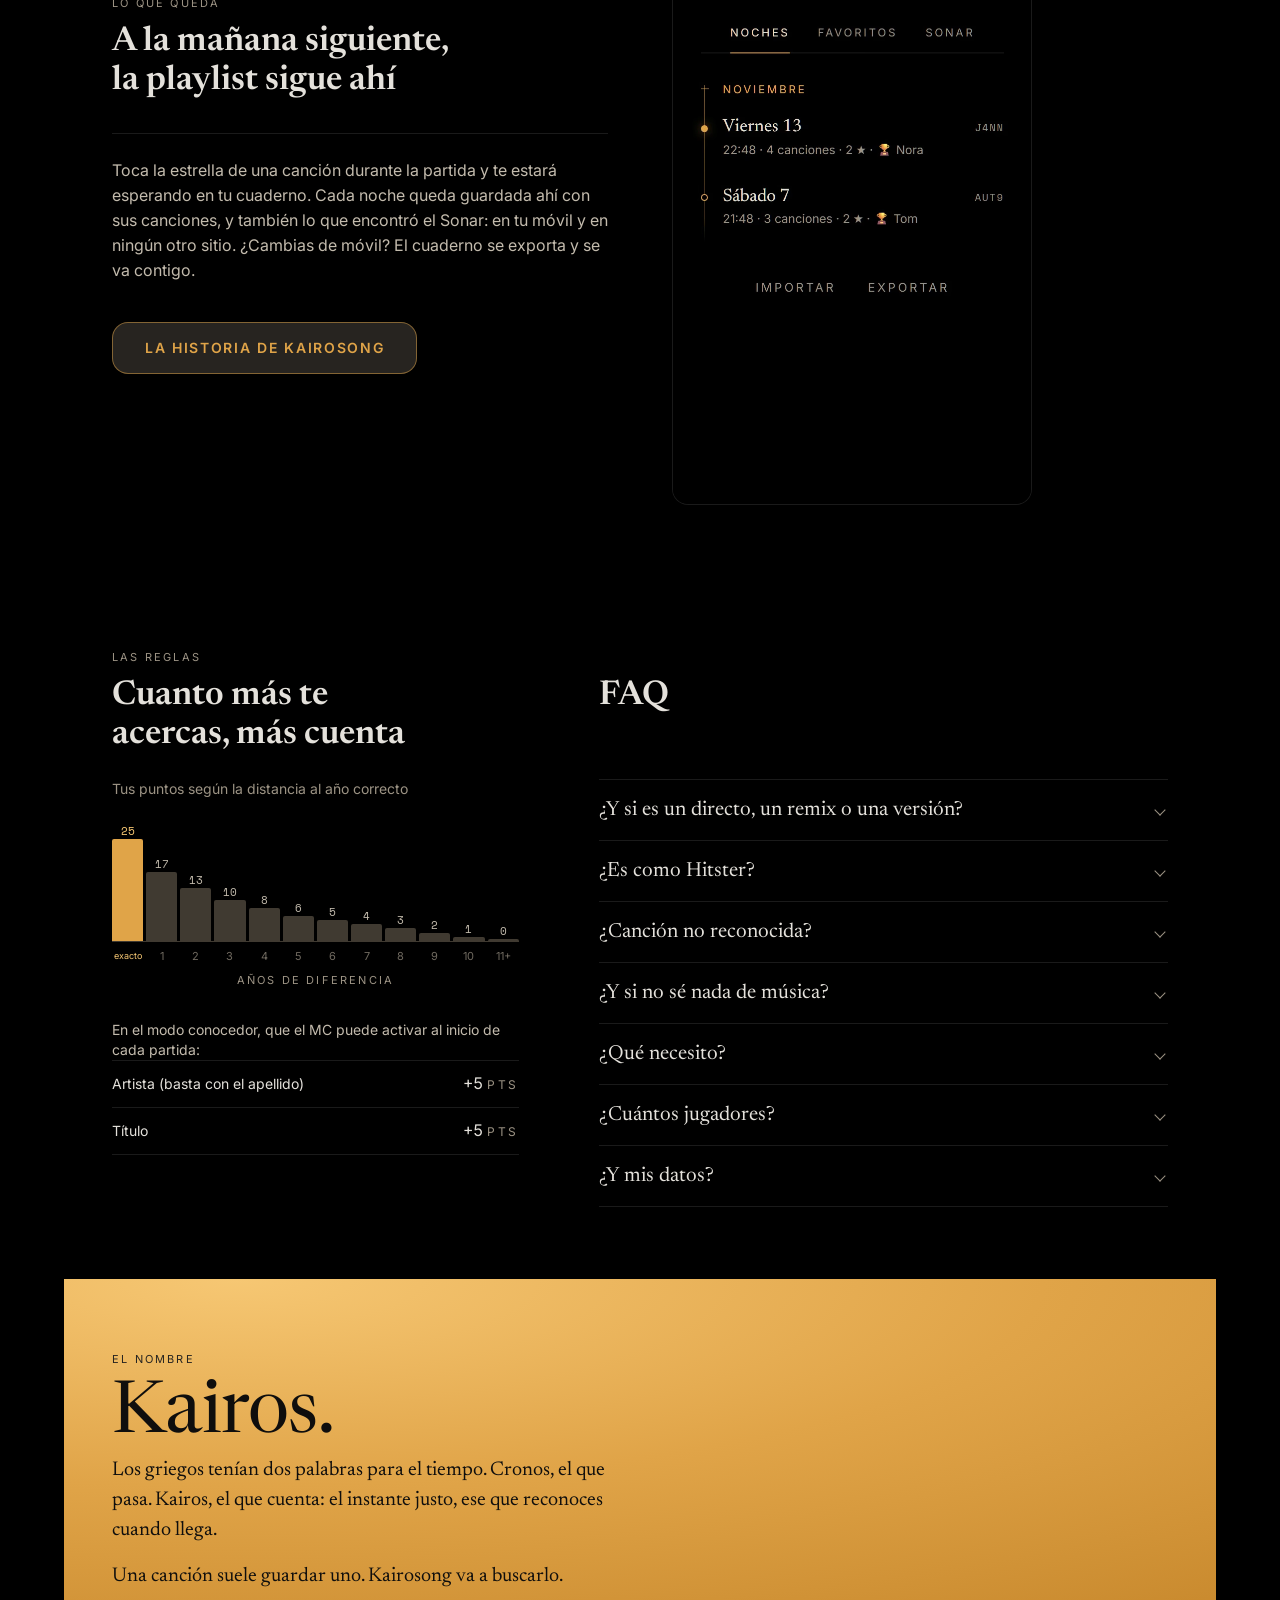
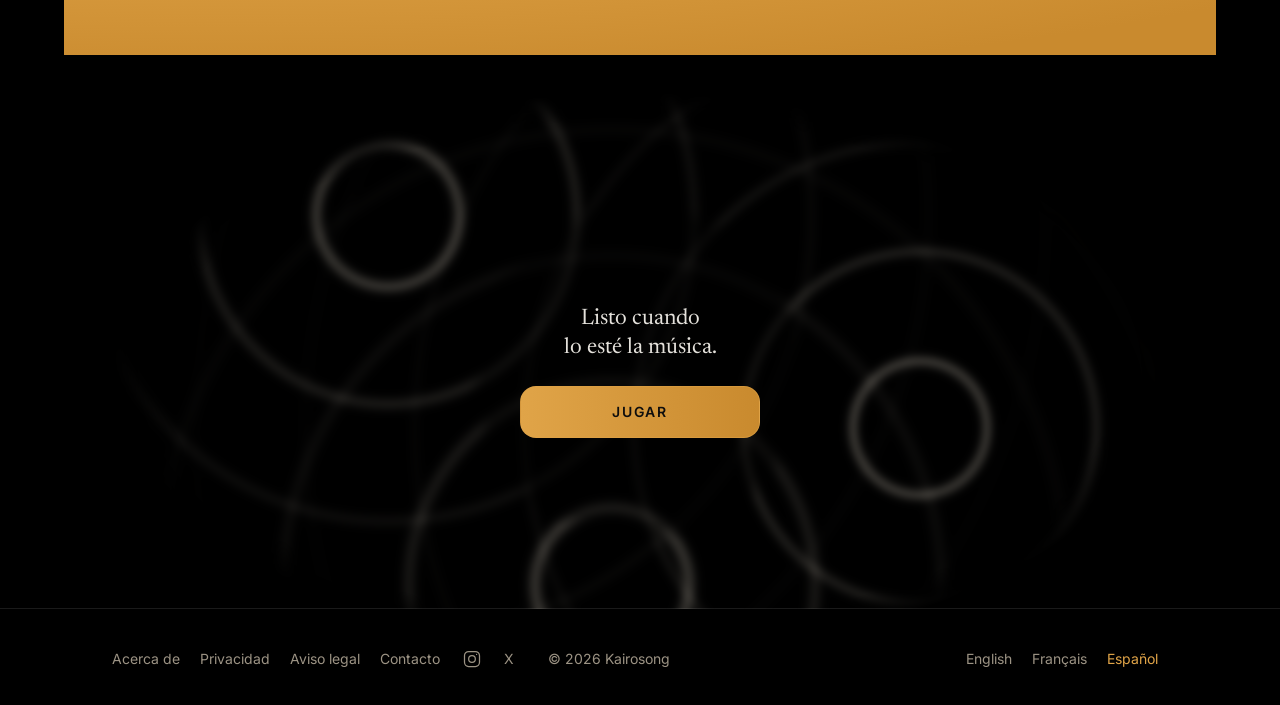
==== commit 13e2456e: "Instagram se reconnaît à son pictogramme dans le pied de page Le mot « Instagram » laisse place au p" ====
--- a/es/index.html
+++ b/es/index.html
@@ -173,7 +173,7 @@
 <li><a href="../es/privacy/">Privacidad</a></li>
 <li><a href="../es/legal/">Aviso legal</a></li>
 <li><a href="mailto:kairosong.app@gmail.com">Contacto</a></li>
-<li><a href="https://www.instagram.com/kairosong.app/" rel="noopener">Instagram</a></li>
+<li><a href="https://www.instagram.com/kairosong.app/" rel="noopener" aria-label="Instagram" class="foot-icon"><svg width="20" height="20" viewBox="0 0 24 24" fill="none" stroke="currentColor" stroke-width="1.5" stroke-linecap="round" stroke-linejoin="round" aria-hidden="true" focusable="false"><rect x="3" y="3" width="18" height="18" rx="5"/><circle cx="12" cy="12" r="4"/><circle cx="17.5" cy="6.5" r="0.75" fill="currentColor" stroke="none"/></svg></a></li>
 <li><a href="https://x.com/kairosong" rel="noopener">X</a></li>
 </ul>
 <nav aria-label="Idioma">
--- a/assets/site.css
+++ b/assets/site.css
@@ -890,8 +890,8 @@
   }
 }
 
-/* Le Sonar, sans image : en colonne jusqu'à 1000 px ; au-delà, le titre à gauche et les deux
-   paragraphes à droite, sur la ligne du titre. */
+/* Le Sonar, sans image : en colonne jusqu'à 1000 px ; au-delà, le titre et le premier paragraphe
+   à gauche, le second à droite, sur la même ligne que le premier. */
 @media (min-width: 720px) {
   .sonar--texte {
     display: block;
@@ -906,7 +906,8 @@
   }
 
   .sonar--texte .eyebrow,
-  .sonar--texte .title {
+  .sonar--texte .title,
+  .sonar--texte .sonar-lead {
     grid-column: 1;
   }
 
@@ -915,17 +916,19 @@
   }
 
   .sonar--texte .title {
-    grid-row: 2 / span 2;
+    grid-row: 2;
   }
 
   .sonar--texte .sonar-lead {
-    grid-column: 2;
-    grid-row: 2;
+    grid-row: 3;
   }
 
   .sonar--texte .sonar-note {
     grid-column: 2;
     grid-row: 3;
+    margin-top: 0;
+    padding-top: 0;
+    border-top: 0;
   }
 }
 
@@ -1407,6 +1410,16 @@
   margin-left: -10px;
 }
 
+/* Un lien social en pictogramme : le trait suit la couleur du texte, la cible reste de 44 px. */
+.foot-links .foot-icon {
+  justify-content: center;
+  min-width: var(--touch-min);
+}
+
+.foot-links .foot-icon svg {
+  display: block;
+}
+
 .langs li:first-child a {
   padding-left: 0;
 }
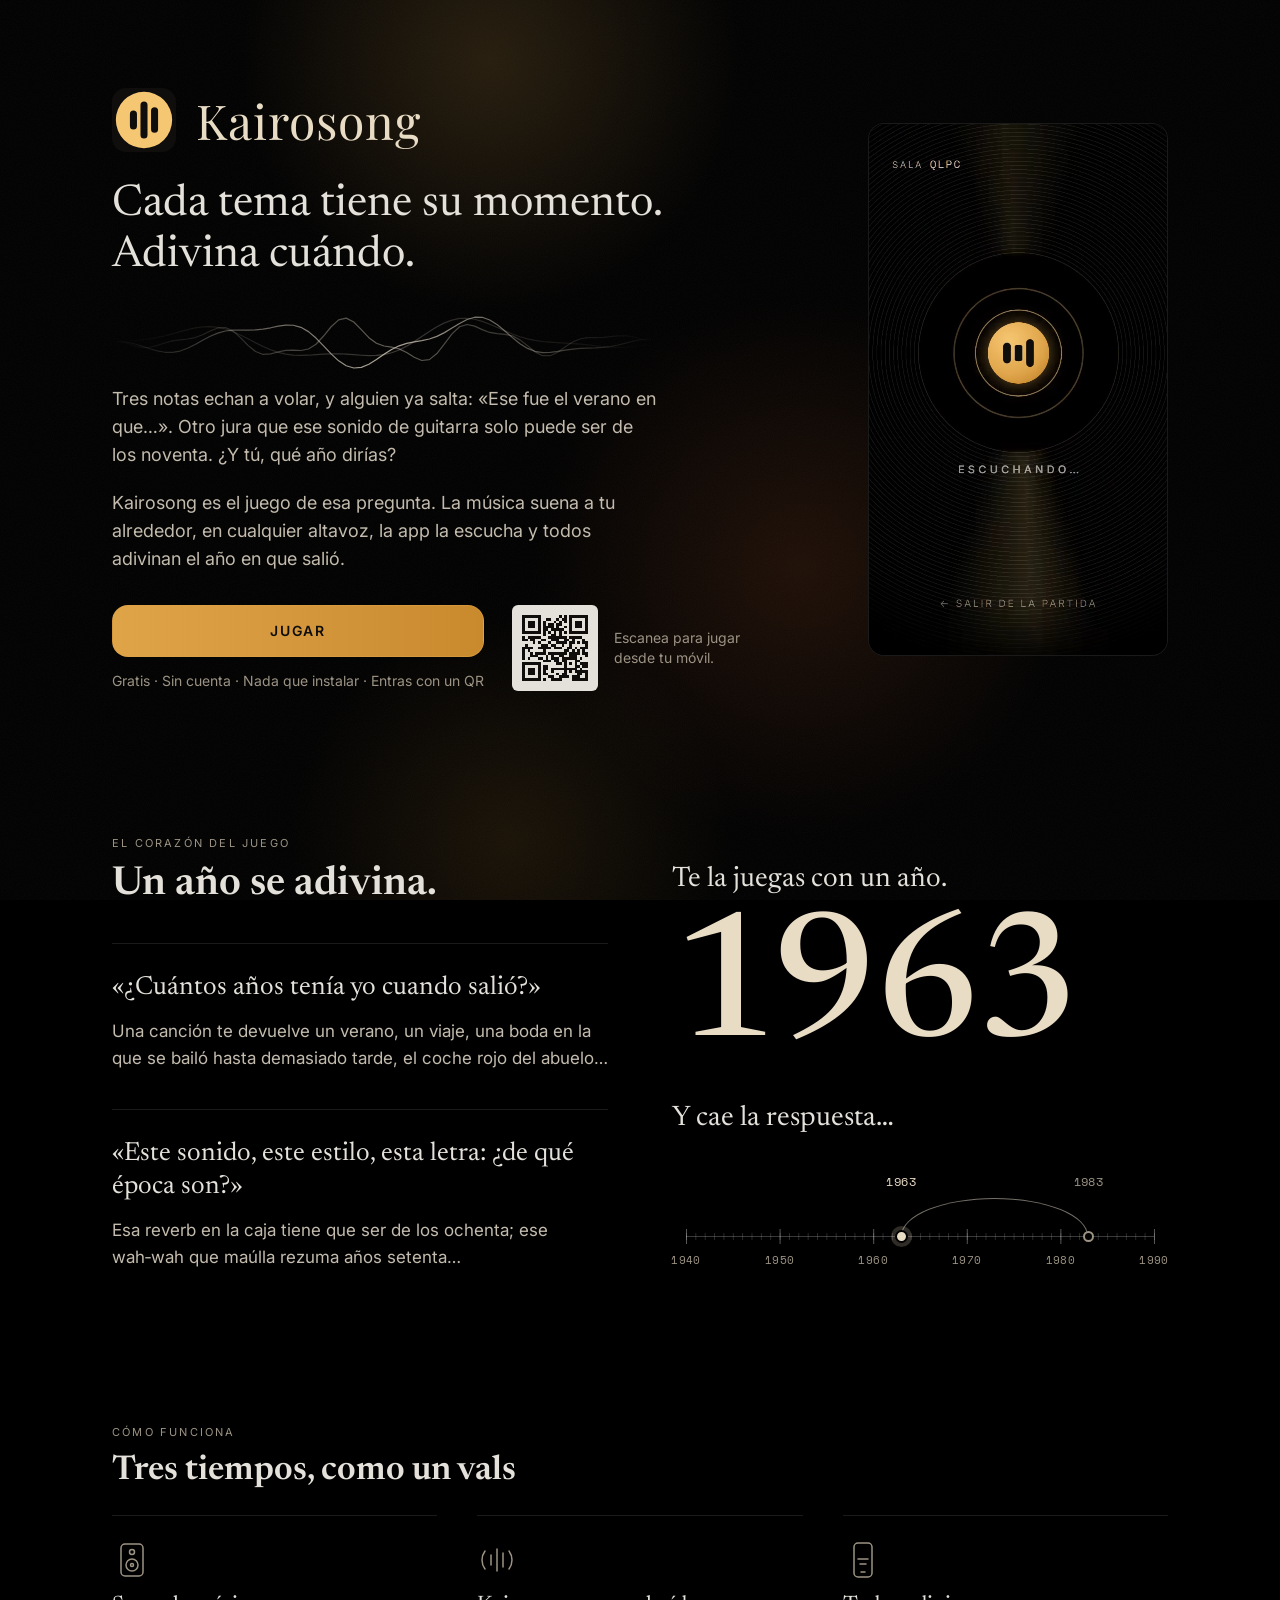
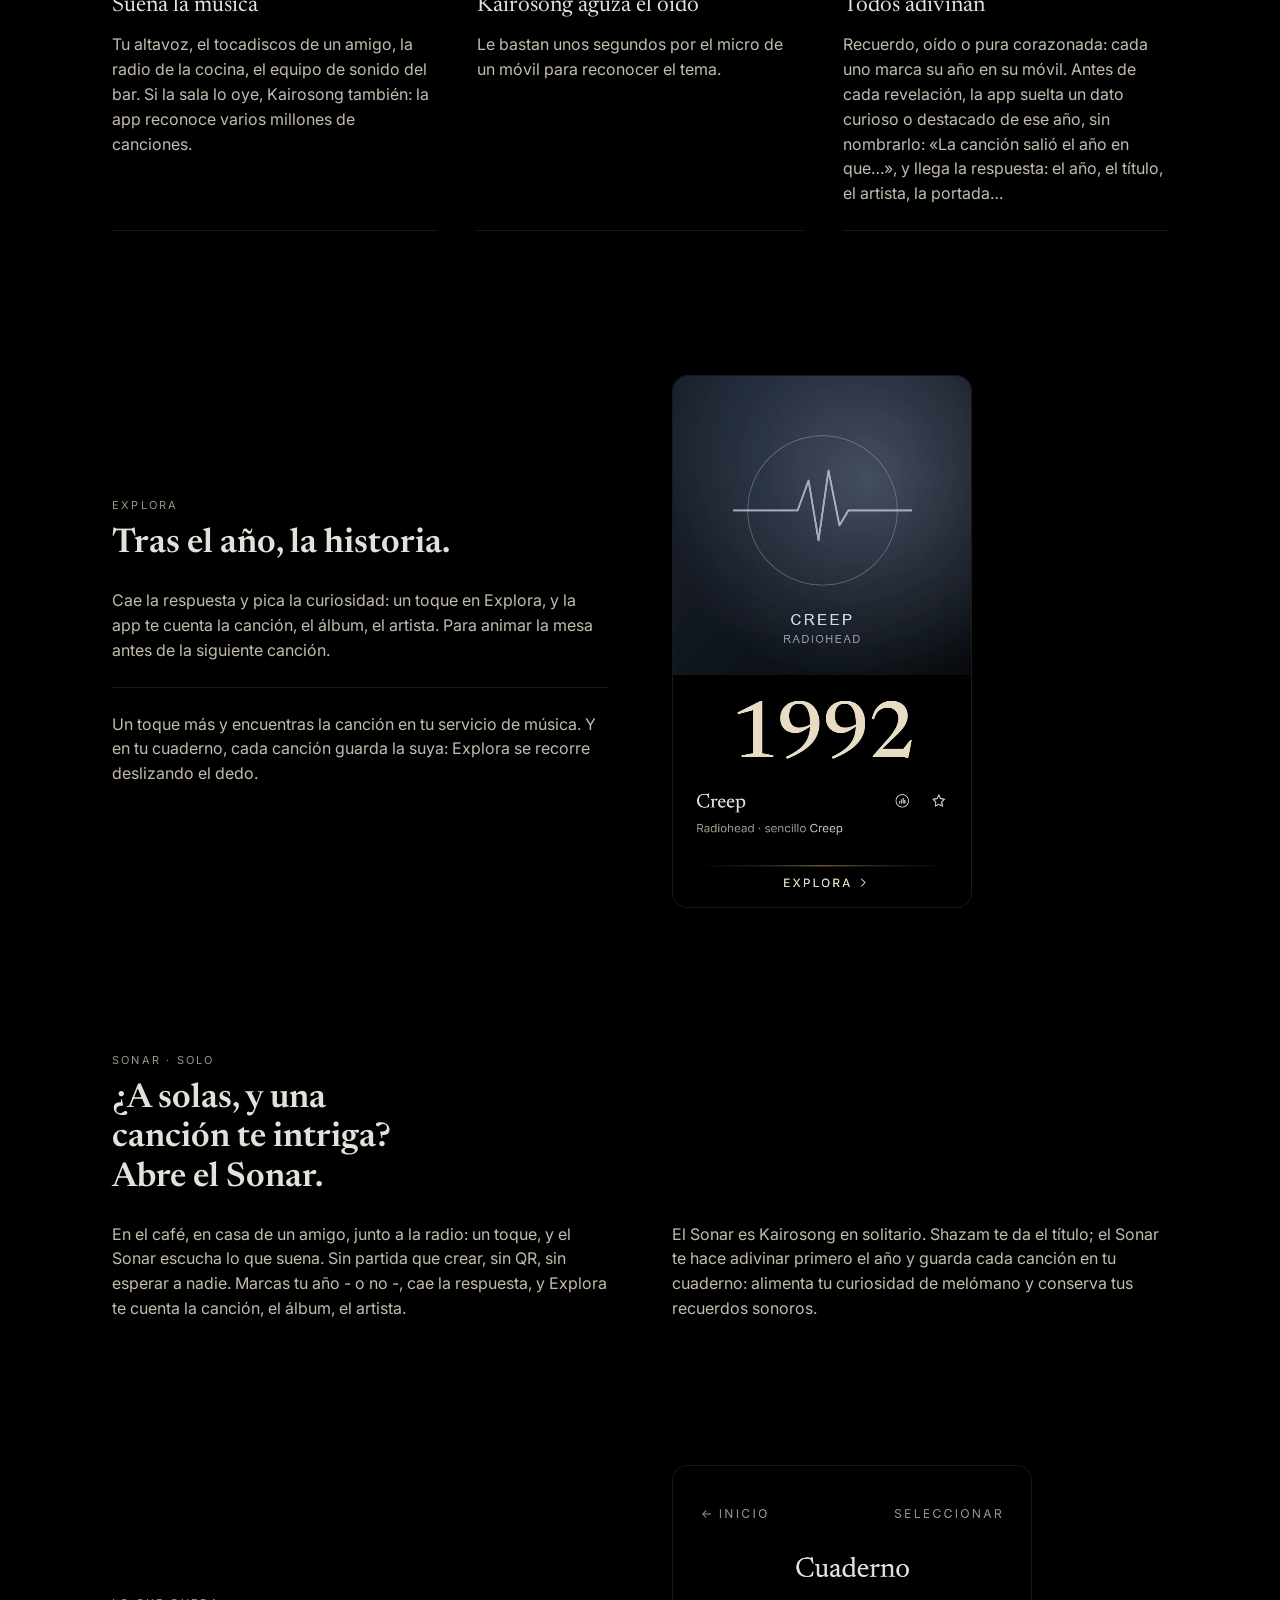
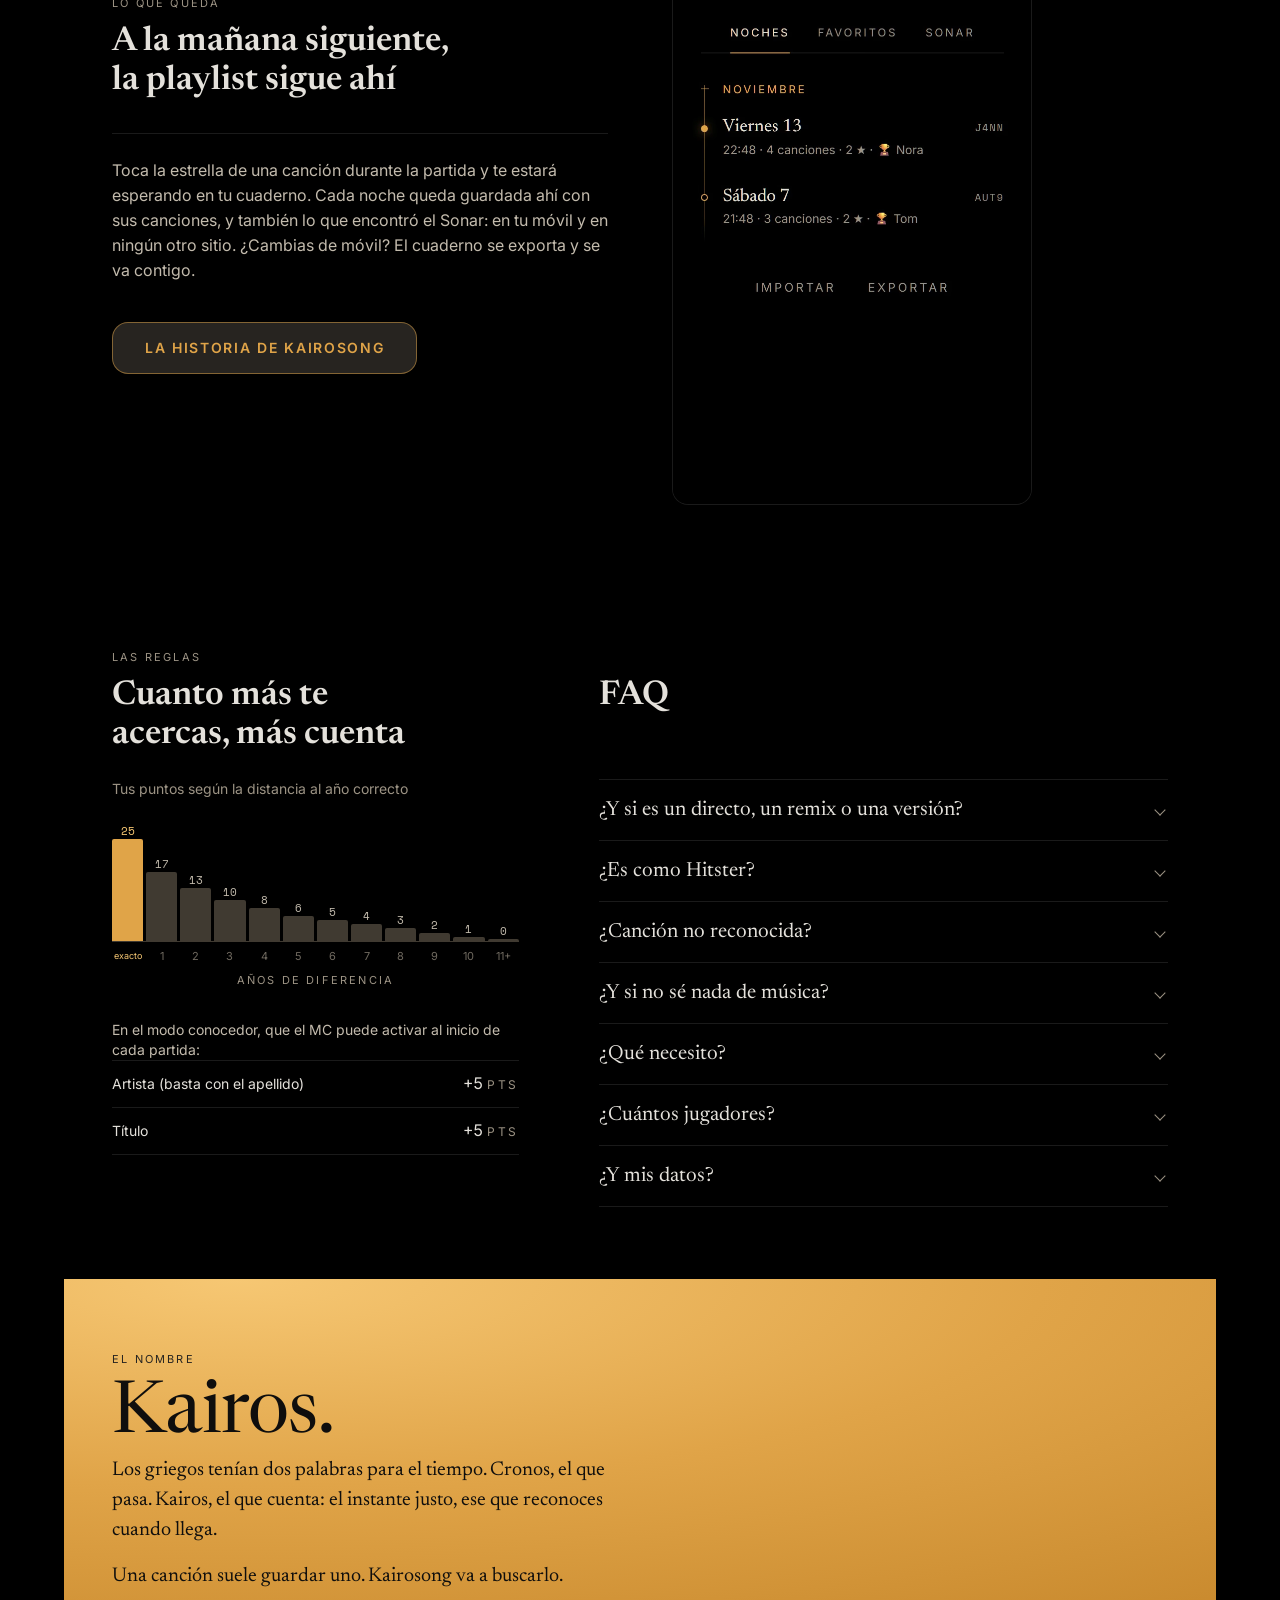
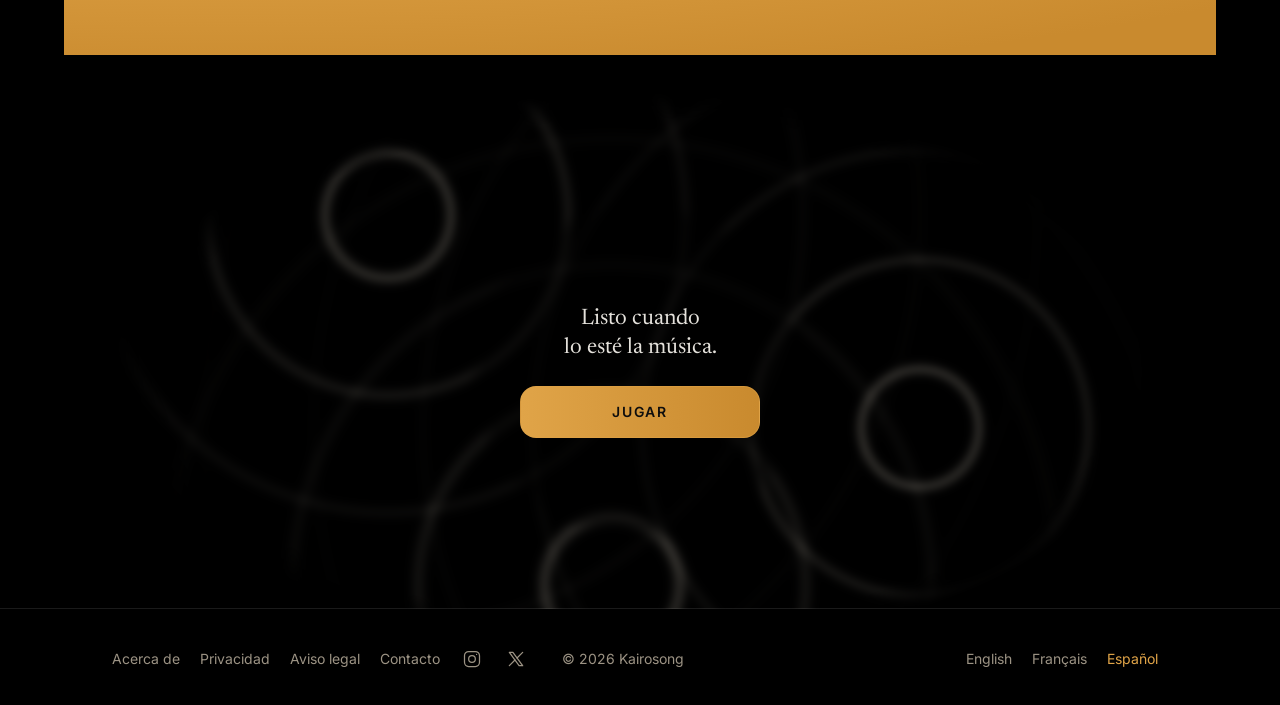
==== commit f22f663b: "X se reconnaît aussi à son pictogramme dans le pied de page Après Instagram, la lettre « X » laisse " ====
--- a/es/index.html
+++ b/es/index.html
@@ -174,7 +174,7 @@
 <li><a href="../es/legal/">Aviso legal</a></li>
 <li><a href="mailto:kairosong.app@gmail.com">Contacto</a></li>
 <li><a href="https://www.instagram.com/kairosong.app/" rel="noopener" aria-label="Instagram" class="foot-icon"><svg width="20" height="20" viewBox="0 0 24 24" fill="none" stroke="currentColor" stroke-width="1.5" stroke-linecap="round" stroke-linejoin="round" aria-hidden="true" focusable="false"><rect x="3" y="3" width="18" height="18" rx="5"/><circle cx="12" cy="12" r="4"/><circle cx="17.5" cy="6.5" r="0.75" fill="currentColor" stroke="none"/></svg></a></li>
-<li><a href="https://x.com/kairosong" rel="noopener">X</a></li>
+<li><a href="https://x.com/kairosong" rel="noopener" aria-label="X" class="foot-icon"><svg width="20" height="20" viewBox="0 0 24 24" fill="none" stroke="currentColor" stroke-width="1.5" stroke-linecap="round" stroke-linejoin="round" aria-hidden="true" focusable="false"><path d="M4 4l11.733 16h4.267l-11.733-16z"/><path d="M4 20l6.768-6.768m2.46-2.46l6.772-6.772"/></svg></a></li>
 </ul>
 <nav aria-label="Idioma">
 <ul class="langs">
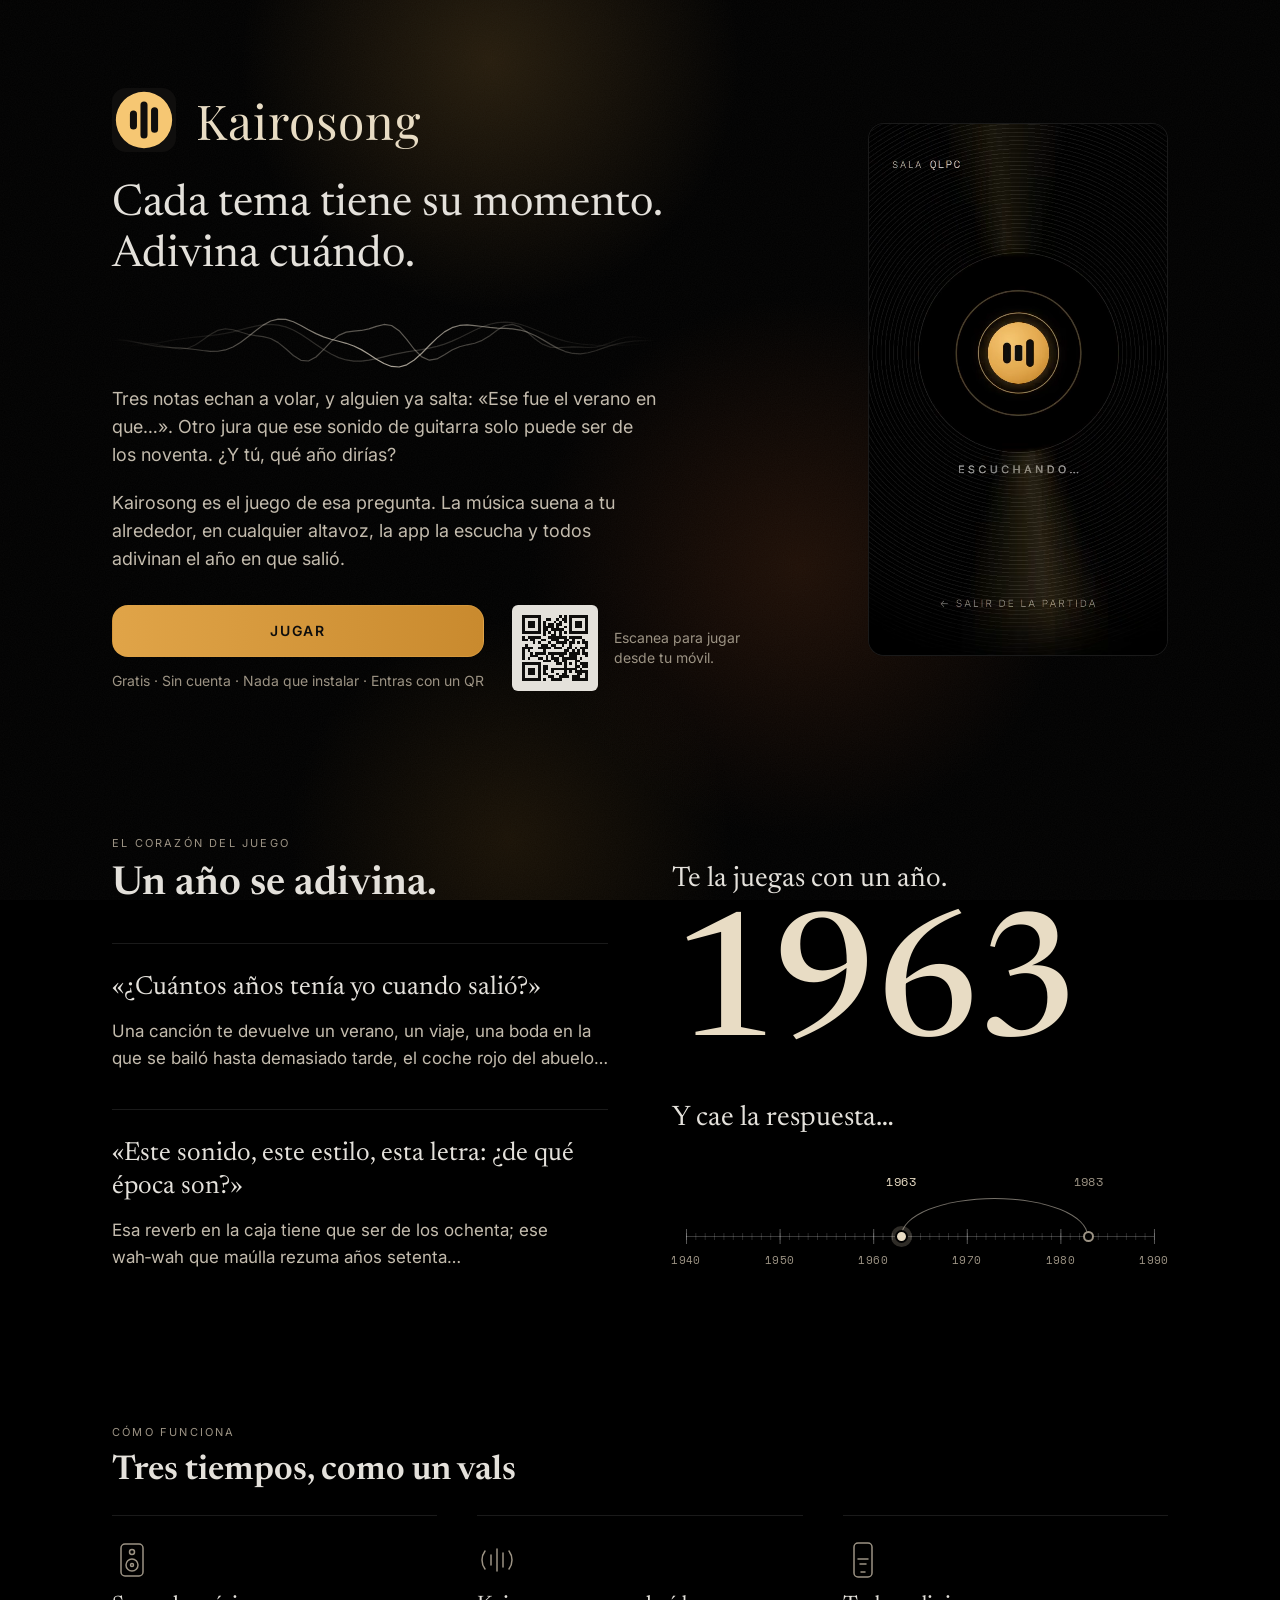
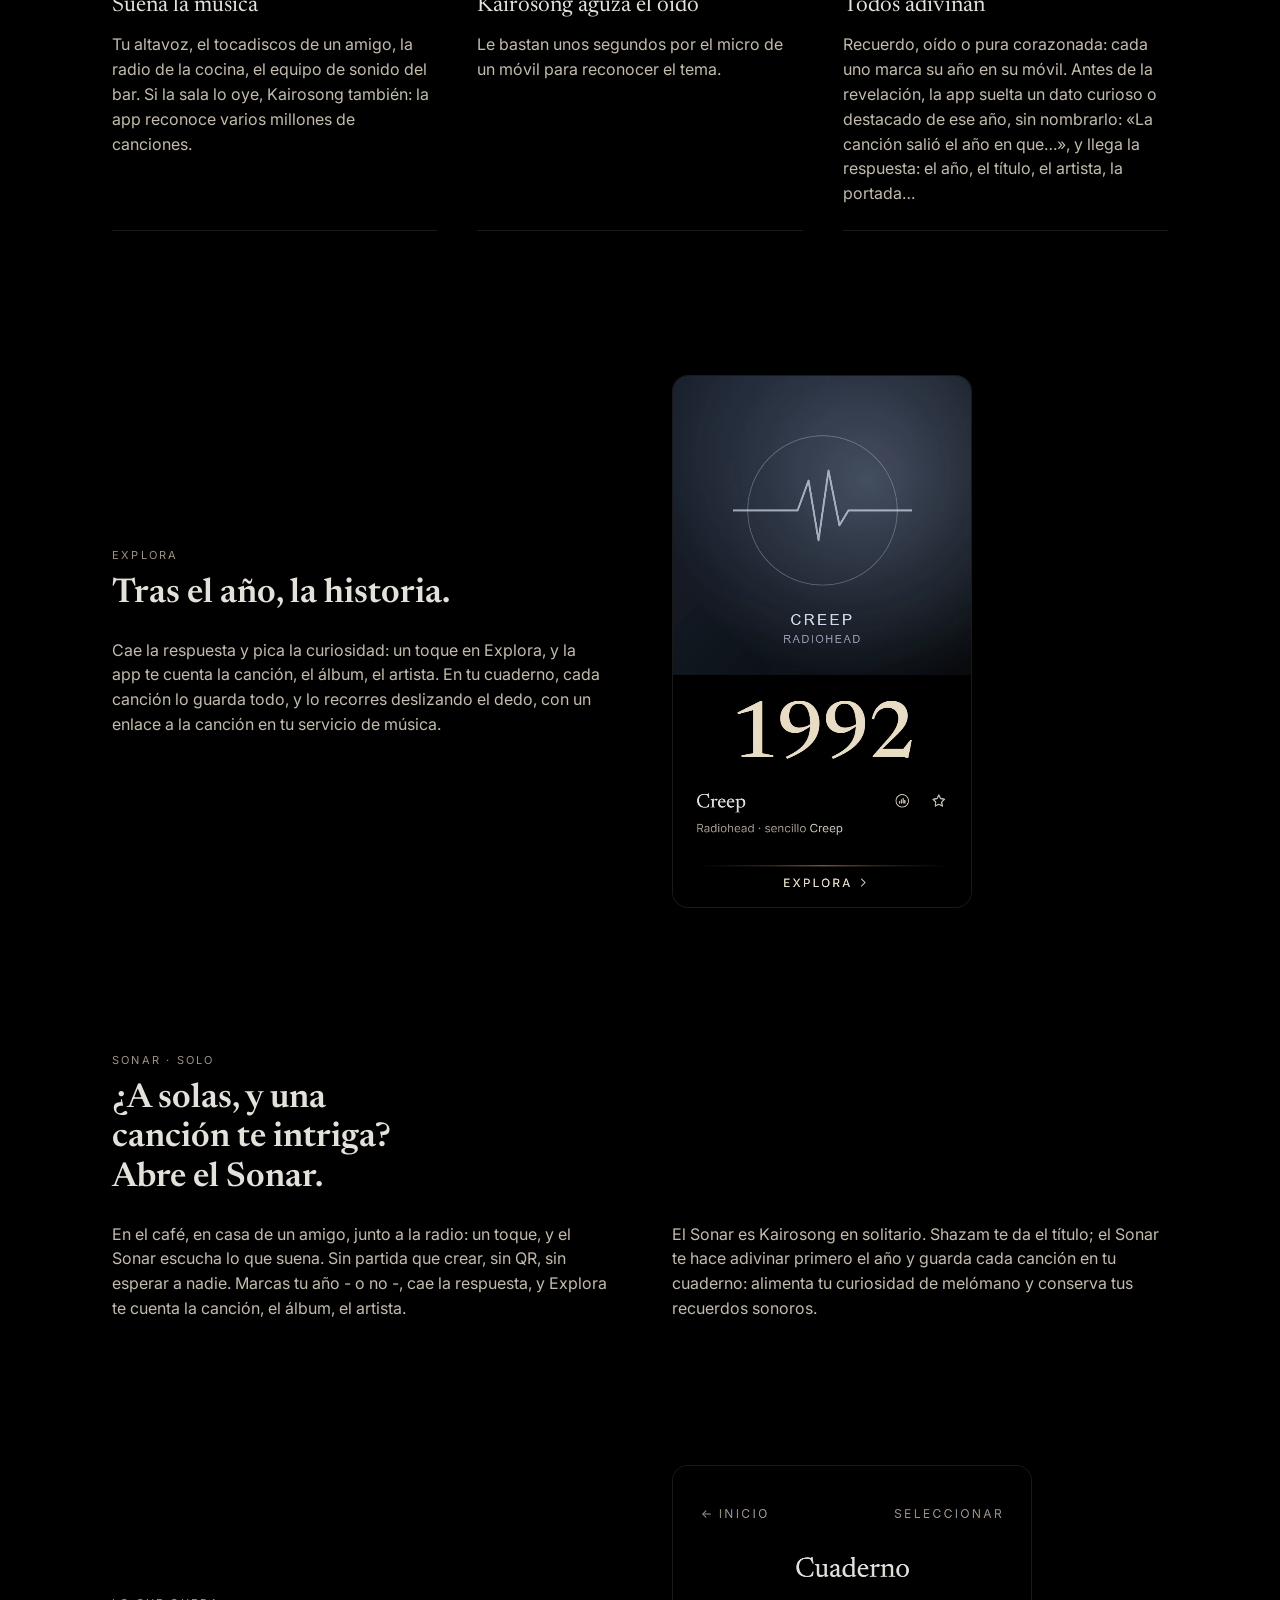
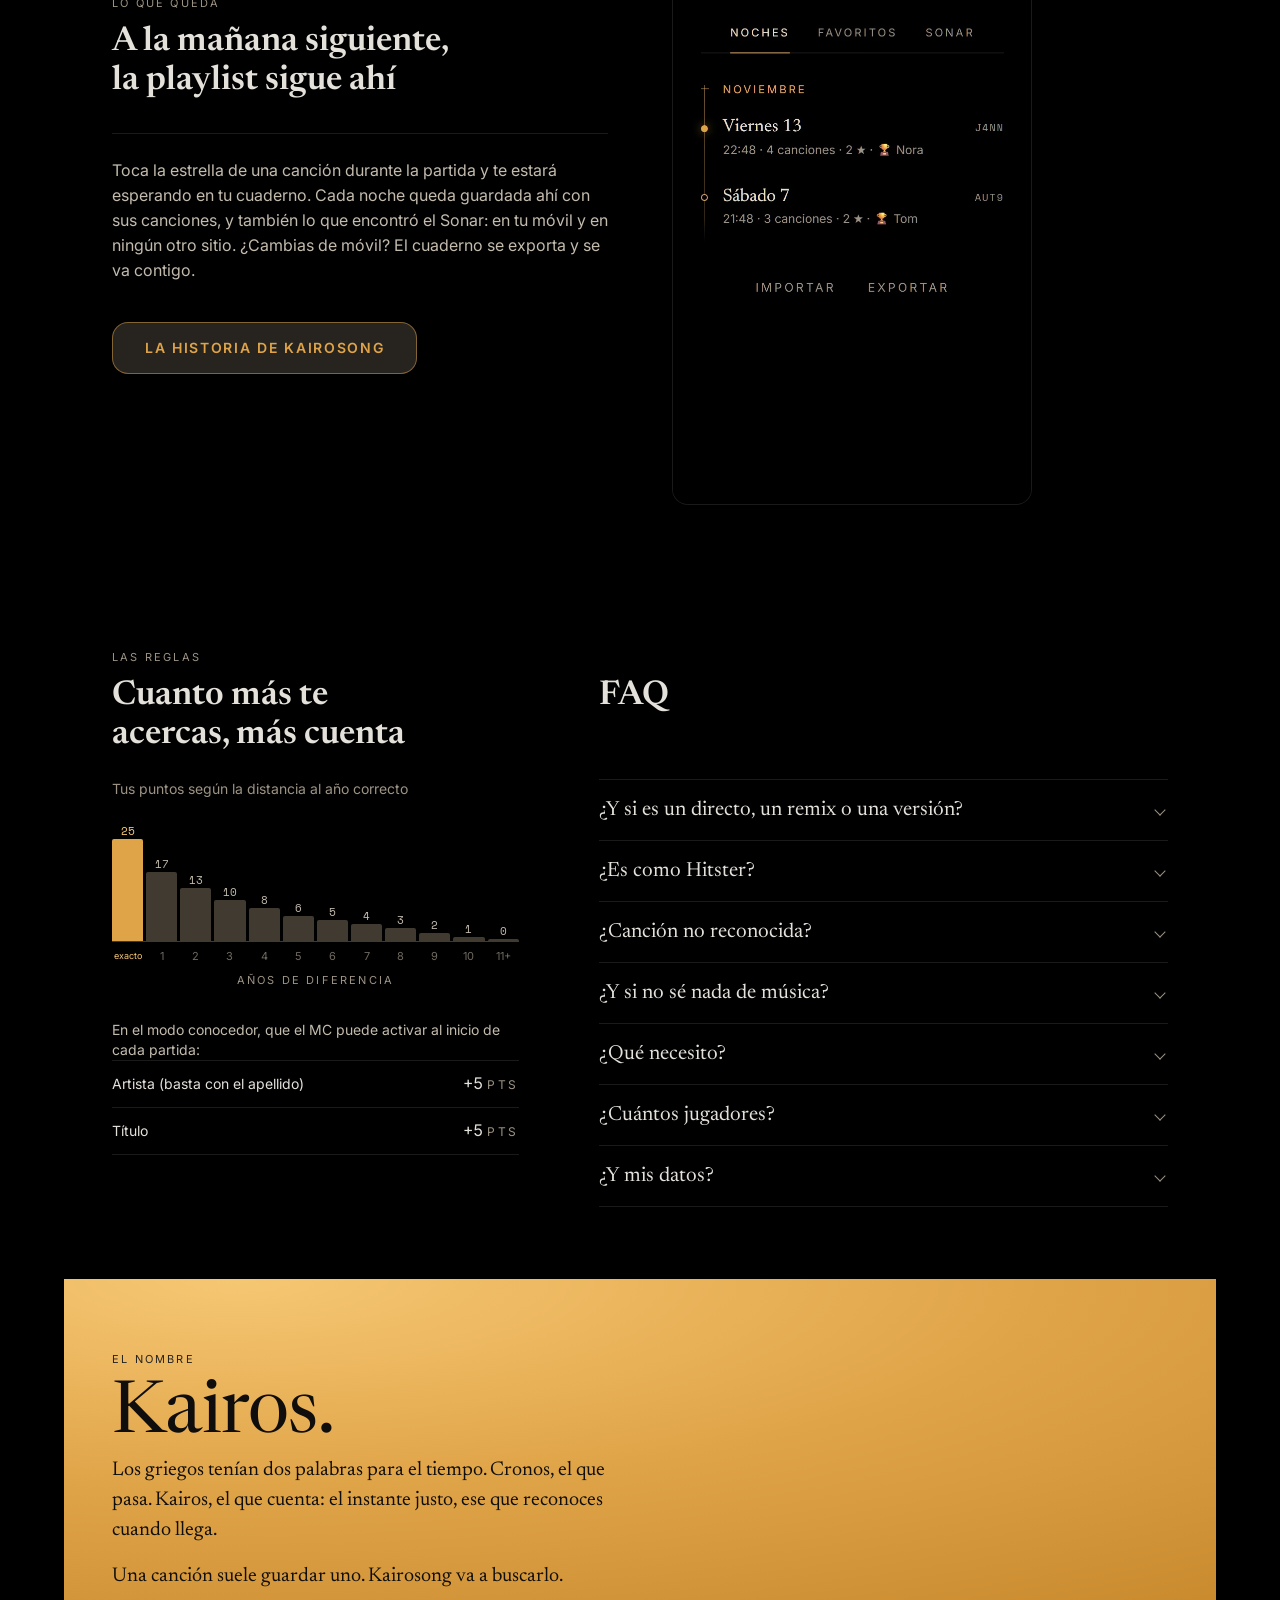
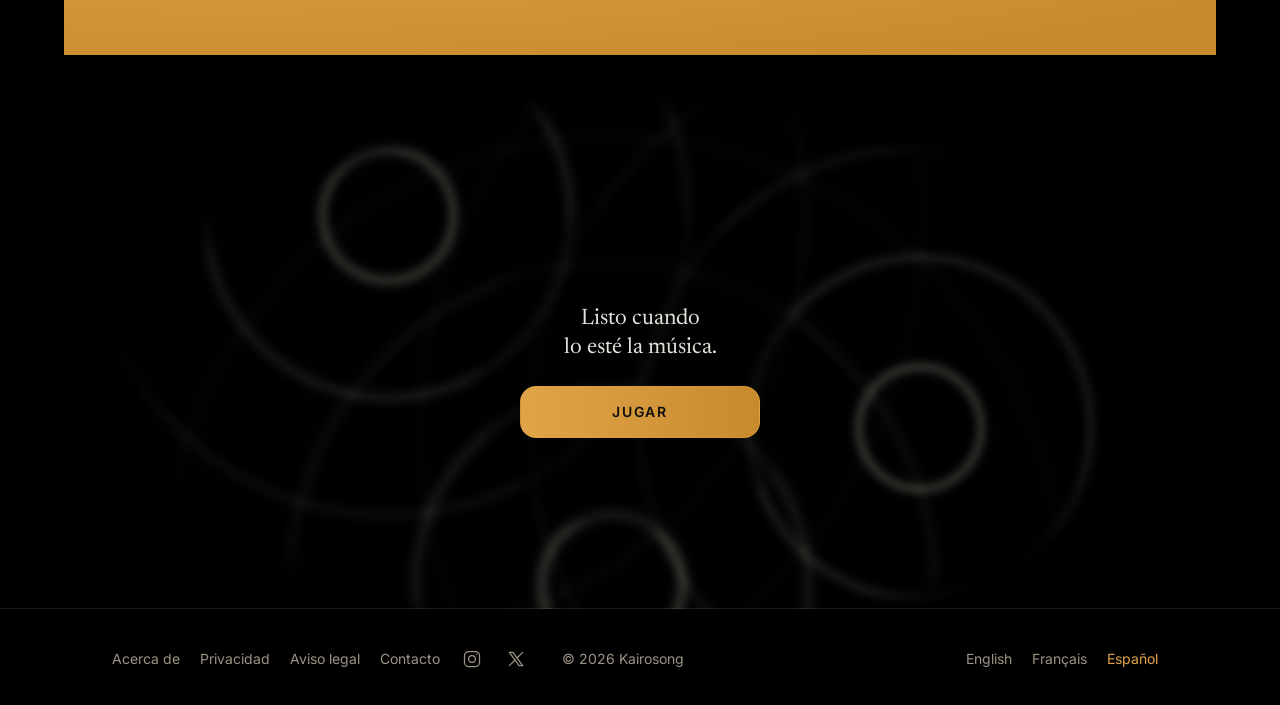
==== commit 6a9bf3c7: "Explore se raconte d’un trait, et le titre anglais dit « music quiz » La section Explore tient en un" ====
--- a/es/index.html
+++ b/es/index.html
@@ -90,16 +90,15 @@
 <ol class="lines steps">
 <li class="step"><svg viewBox="0 0 40 40" fill="none" stroke="currentColor" stroke-width="1.5" aria-hidden="true"><rect x="9" y="4" width="22" height="32" rx="4"/><circle cx="20" cy="25" r="6"/><circle cx="20" cy="25" r="1.5"/><circle cx="20" cy="12" r="2.5"/></svg><h3>Suena la música</h3><p>Tu altavoz, el tocadiscos de un amigo, la radio de la cocina, el equipo de sonido del bar. Si la sala lo oye, Kairosong también: la app reconoce varios millones de canciones.</p></li>
 <li class="step"><svg viewBox="0 0 40 40" fill="none" stroke="currentColor" stroke-width="1.5" stroke-linecap="round" aria-hidden="true"><path d="M14 15v10M20 9v22M26 13v14"/><path d="M8 11a15 15 0 0 0 0 18M32 11a15 15 0 0 1 0 18"/></svg><h3>Kairosong aguza el oído</h3><p>Le bastan unos segundos por el micro de un móvil para reconocer el tema.</p></li>
-<li class="step"><svg viewBox="0 0 40 40" fill="none" stroke="currentColor" stroke-width="1.5" stroke-linecap="round" aria-hidden="true"><rect x="11" y="3" width="18" height="34" rx="4"/><path d="M15 19h10M17 24h6"/><path d="M18 32h4"/></svg><h3>Todos adivinan</h3><p>Recuerdo, oído o pura corazonada: cada uno marca su año en su móvil. Antes de cada revelación, la app suelta un dato curioso o destacado de ese año, sin nombrarlo: «La canción salió el año en que…», y llega la respuesta: el año, el título, el artista, la portada…</p></li>
+<li class="step"><svg viewBox="0 0 40 40" fill="none" stroke="currentColor" stroke-width="1.5" stroke-linecap="round" aria-hidden="true"><rect x="11" y="3" width="18" height="34" rx="4"/><path d="M15 19h10M17 24h6"/><path d="M18 32h4"/></svg><h3>Todos adivinan</h3><p>Recuerdo, oído o pura corazonada: cada uno marca su año en su móvil. Antes de la revelación, la app suelta un dato curioso o destacado de ese año, sin nombrarlo: «La canción salió el año en que…», y llega la respuesta: el año, el título, el artista, la portada…</p></li>
 </ol>
 </section>
 
 <section class="section sonar sonar--miroir" aria-labelledby="explore">
 <p class="eyebrow">Explora</p>
 <h2 class="title" id="explore">Tras el año, la historia.</h2>
-<p class="sonar-lead">Cae la respuesta y pica la curiosidad: un toque en Explora, y la app te cuenta la canción, el álbum, el artista. Para animar la mesa antes de la siguiente canción.</p>
+<p class="sonar-lead">Cae la respuesta y pica la curiosidad: un toque en Explora, y la app te cuenta la canción, el álbum, el artista. En tu cuaderno, cada canción lo guarda todo, y lo recorres deslizando el dedo, con un enlace a la canción en tu servicio de música.</p>
 <div class="shot-frame sonar-shot"><video class="en-vue" muted playsinline preload="metadata" width="360" height="640" poster="../media/explore-es.png" aria-label="Tras una revelación se abre Explora: la canción y, después, el artista."><source src="../media/explore-es.webm" type="video/webm"><source src="../media/explore-es.mp4" type="video/mp4"></video></div>
-<p class="sonar-note">Un toque más y encuentras la canción en tu servicio de música. Y en tu cuaderno, cada canción guarda la suya: Explora se recorre deslizando el dedo.</p>
 </section>
 
 <section class="section sonar sonar--texte" aria-labelledby="sonar">
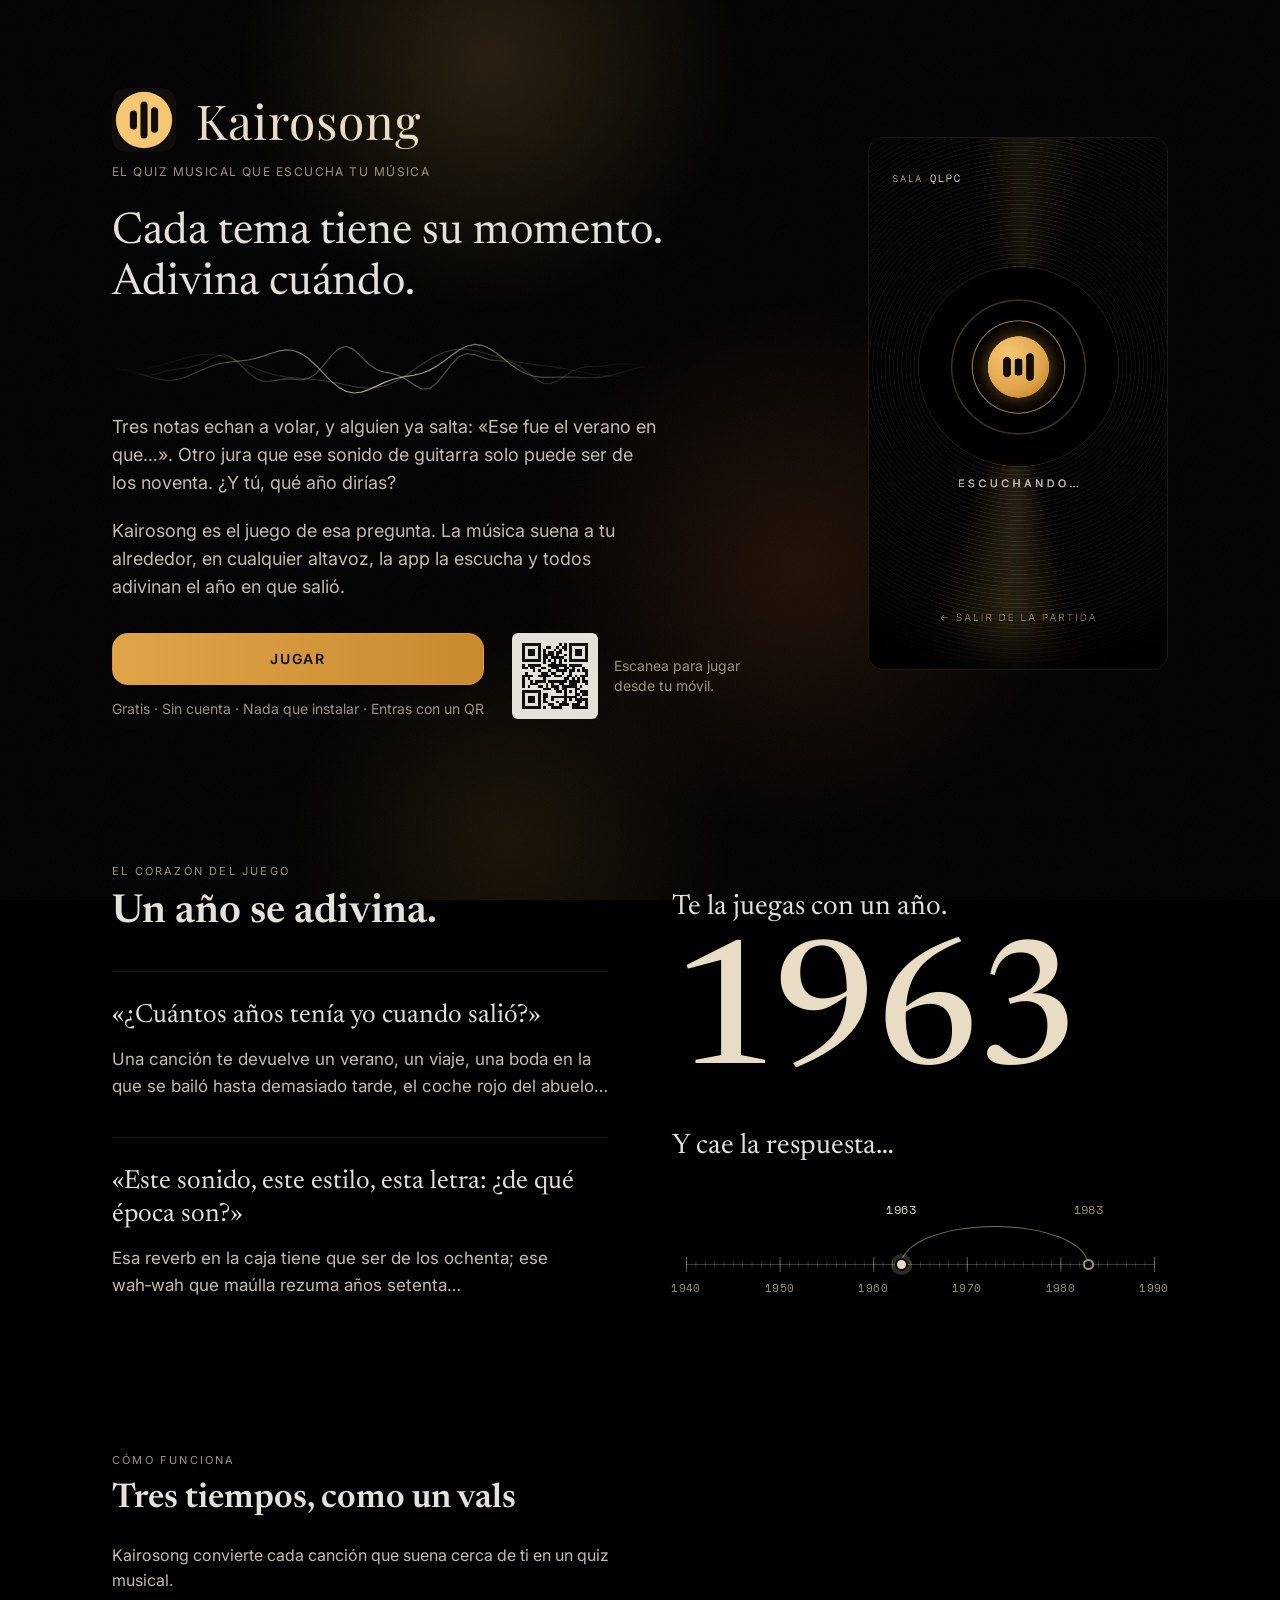
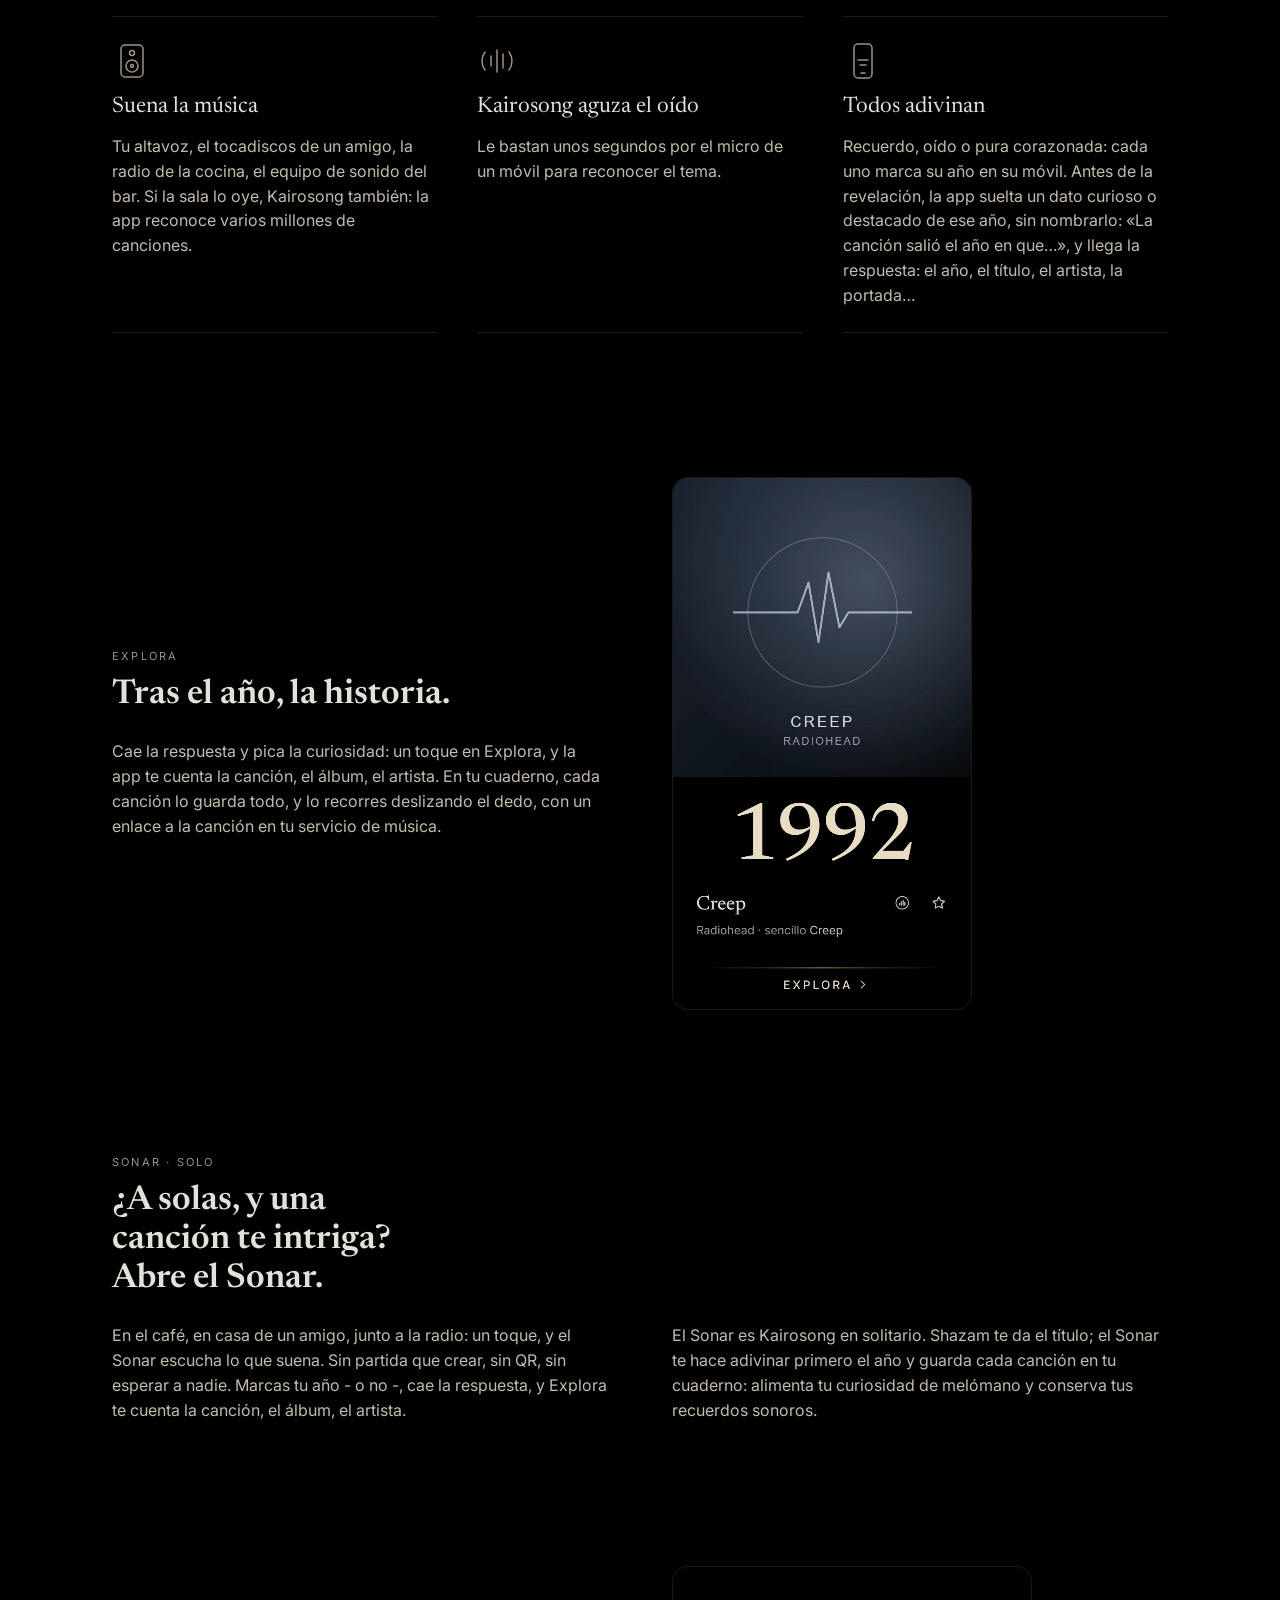
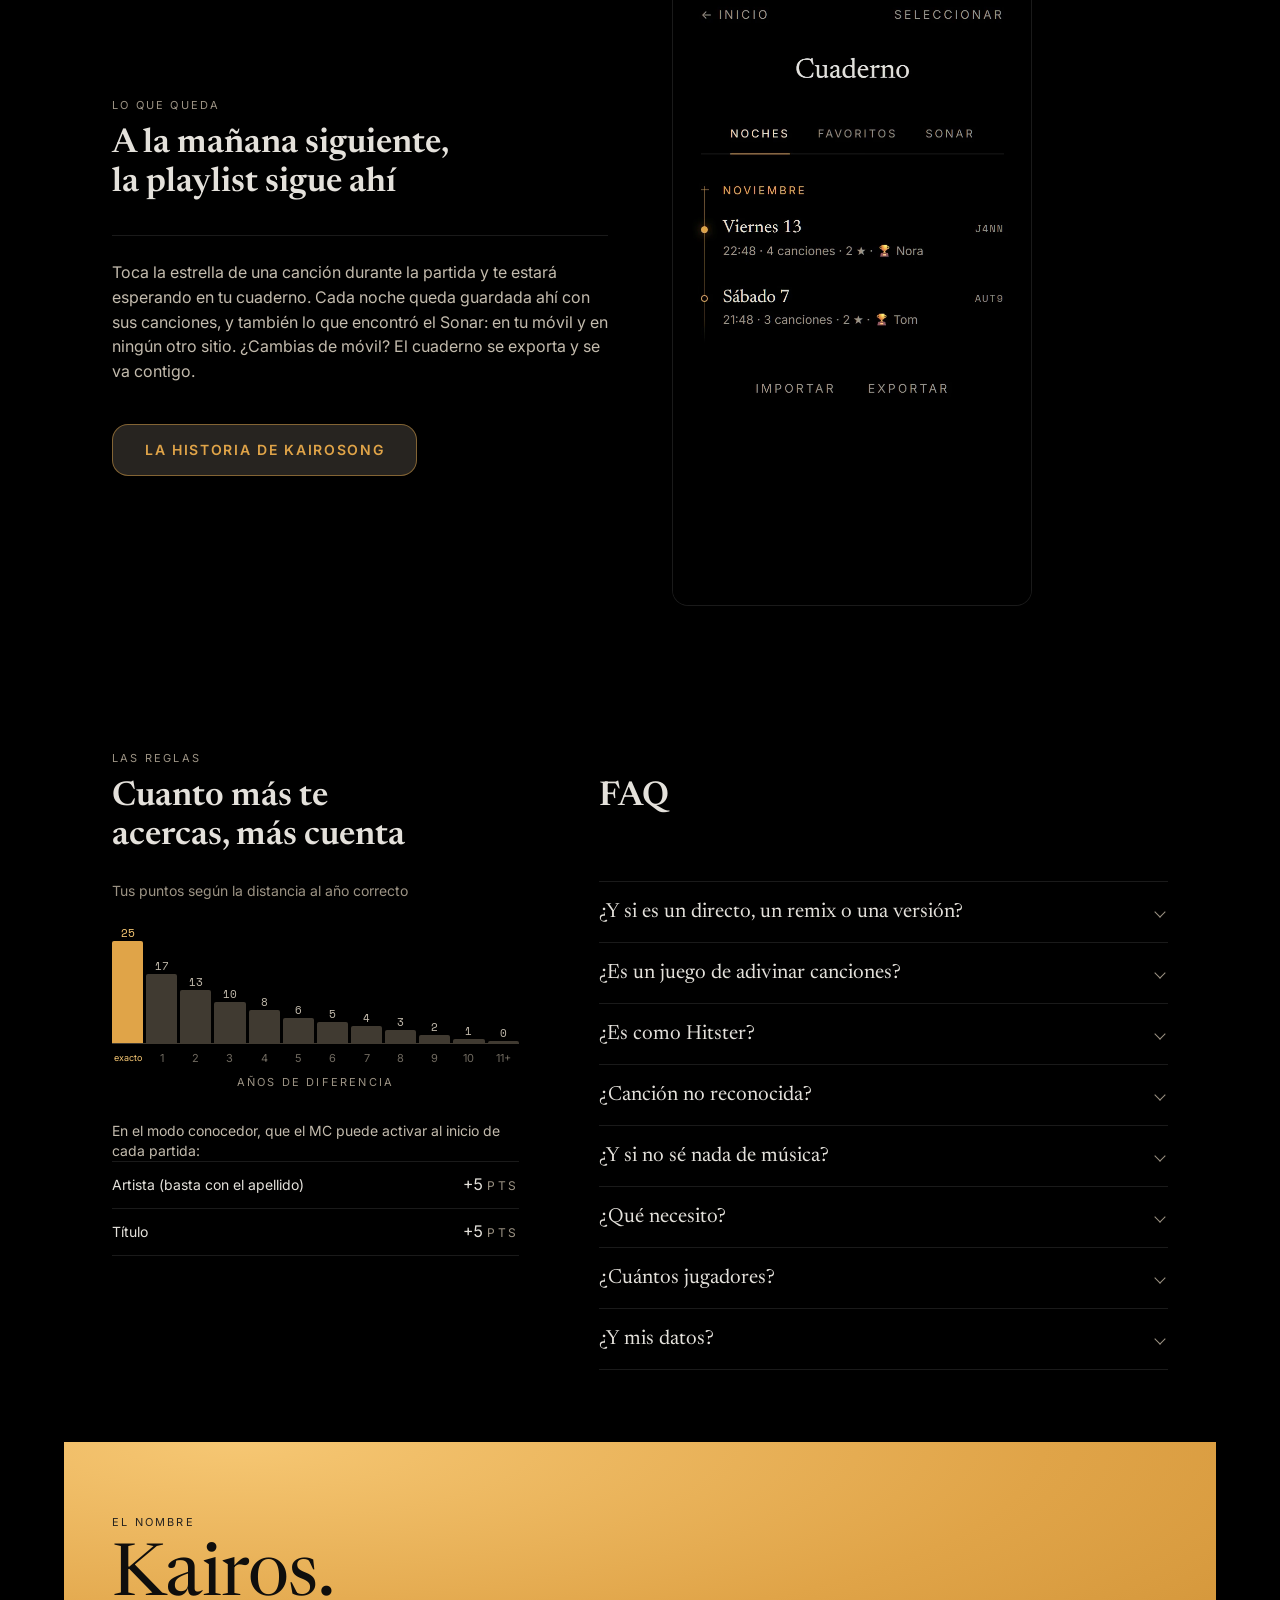
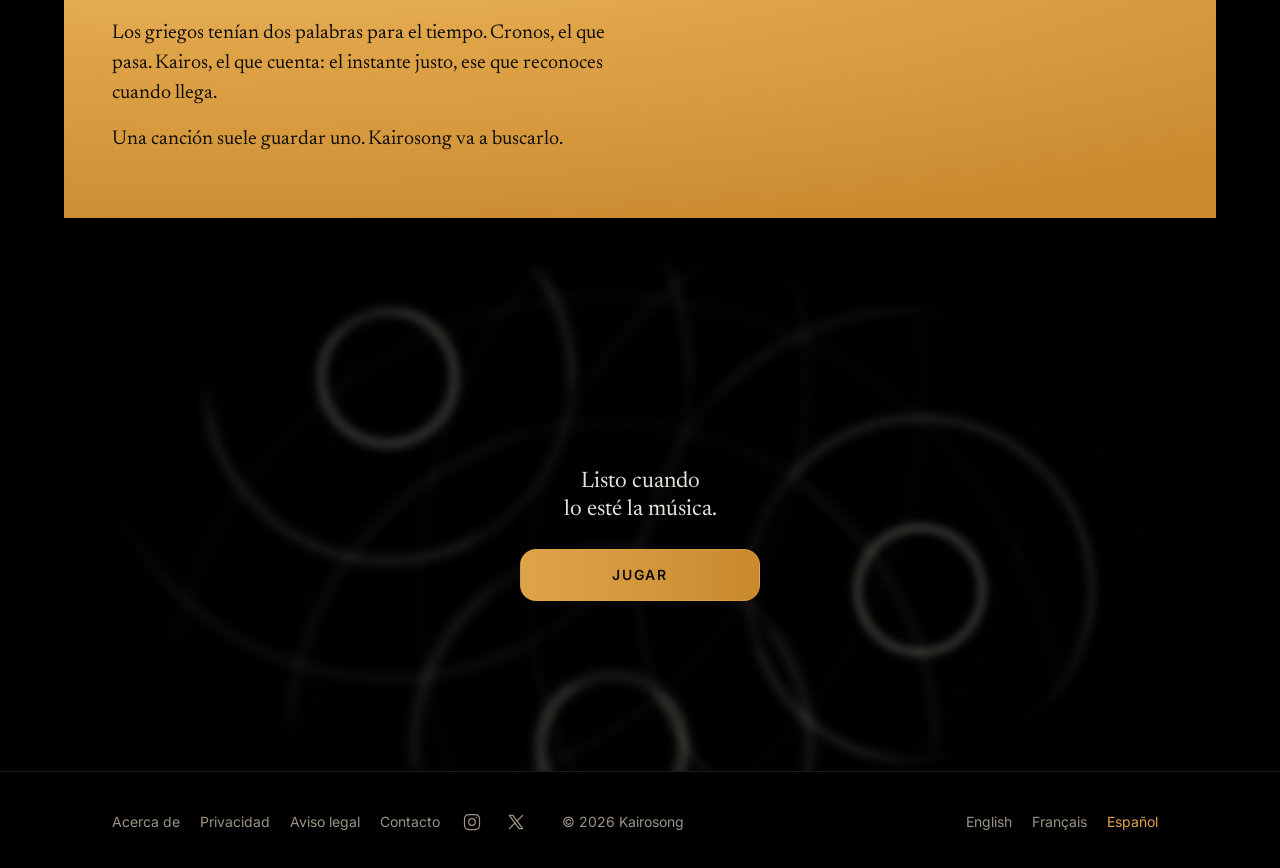
==== commit 287ffe52: "Le titre dit ce qu’est Kairosong, et la FAQ répond « C’est un blind test ? » La Search Console ne mo" ====
--- a/es/index.html
+++ b/es/index.html
@@ -34,7 +34,7 @@
 <meta name="twitter:description" content="Pon cualquier música: Kairosong la reconoce y todos adivinan el año. En una fiesta, entras con un QR; a solas, con el Sonar. Gratis y sin cuenta.">
 <meta name="twitter:image" content="https://kairosong.com/assets/og-es.png">
 <script type="application/ld+json">{"@context": "https://schema.org", "@type": "WebApplication", "name": "Kairosong", "url": "https://kairosong.com/es/", "applicationCategory": "GameApplication", "operatingSystem": "Any (web browser)", "browserRequirements": "Requires a modern web browser", "inLanguage": "es", "description": "Pon cualquier música: Kairosong la reconoce y todos adivinan el año. En una fiesta, entras con un QR; a solas, con el Sonar. Gratis y sin cuenta.", "image": "https://kairosong.com/assets/og-es.png", "offers": {"@type": "Offer", "price": "0", "priceCurrency": "EUR"}, "sameAs": ["https://app.kairosong.com", "https://www.instagram.com/kairosong.app/", "https://x.com/kairosong"]}</script>
-<script type="application/ld+json">{"@context": "https://schema.org", "@type": "FAQPage", "inLanguage": "es", "mainEntity": [{"@type": "Question", "name": "¿Y si es un directo, un remix o una versión?", "acceptedAnswer": {"@type": "Answer", "text": "Un directo, un remaster, una reedición no rejuvenecen la canción: Billie Jean en directo en 1988 sigue siendo 1982. La versión de otro artista ya es otra historia, con su propio año. El remix también, salvo que la mesa prefiera el modo fuente: entonces se adivina el año de la canción original. Si no sonaba la versión original, la revelación lo dice y nombra la que se ha oído."}}, {"@type": "Question", "name": "¿Es como Hitster?", "acceptedAnswer": {"@type": "Answer", "text": "La idea es prima hermana: dar con el año de una canción. Pero aquí no hay cartas ni playlist impuesta. Kairosong escucha tu propia música y reconoce varios millones de canciones."}}, {"@type": "Question", "name": "¿Canción no reconocida?", "acceptedAnswer": {"@type": "Answer", "text": "El MC (quien lleva la partida) vuelve a escuchar o pasa a la siguiente. Nadie pierde puntos. A Kairosong le cuestan la música clásica, los remixes poco conocidos y todo lo que nunca se publicó oficialmente."}}, {"@type": "Question", "name": "¿Y si no sé nada de música?", "acceptedAnswer": {"@type": "Answer", "text": "Se trata menos de saberse las fechas que de recordar. Los que mejor juegan no siempre son los que más saben. Y las reglas se aprenden jugando: la app te las va soltando una a una mientras esperas."}}, {"@type": "Question", "name": "¿Qué necesito?", "acceptedAnswer": {"@type": "Answer", "text": "Un móvil para el MC, uno por jugador y cualquier fuente de música: un altavoz, un tocadiscos, la radio. Funciona en el navegador, en iPhone y en Android. Sin Spotify, sin app que instalar, sin cuenta."}}, {"@type": "Question", "name": "¿Cuántos jugadores?", "acceptedAnswer": {"@type": "Answer", "text": "A solas, lanza el Sonar: la app escucha, tú adivinas. Con dos, es un duelo. Con diez, una fiesta. Un móvil por persona, tantos como quieras."}}, {"@type": "Question", "name": "¿Y mis datos?", "acceptedAnswer": {"@type": "Answer", "text": "Sin cuenta ni correo: tu nombre es temporal y desaparece con la partida. Todo lo demás está en la página de privacidad."}}]}</script>
+<script type="application/ld+json">{"@context": "https://schema.org", "@type": "FAQPage", "inLanguage": "es", "mainEntity": [{"@type": "Question", "name": "¿Y si es un directo, un remix o una versión?", "acceptedAnswer": {"@type": "Answer", "text": "Un directo, un remaster, una reedición no rejuvenecen la canción: Billie Jean en directo en 1988 sigue siendo 1982. La versión de otro artista ya es otra historia, con su propio año. El remix también, salvo que la mesa prefiera el modo fuente: entonces se adivina el año de la canción original. Si no sonaba la versión original, la revelación lo dice y nombra la que se ha oído."}}, {"@type": "Question", "name": "¿Es un juego de adivinar canciones?", "acceptedAnswer": {"@type": "Answer", "text": "Sí, si quieres. En esos juegos suele sonar un fragmento corto, sacado de una lista preparada. Aquí juegas con cualquier música: tu playlist o la de otra persona, un vinilo, la radio, lo que suene a tu alrededor. Unos segundos o la canción entera, tú decides. La app reconoce millones de canciones, y lo que adivinas es el año. Hasta quien ha elegido la música puede jugar: el año exacto, casi nadie lo sabe."}}, {"@type": "Question", "name": "¿Es como Hitster?", "acceptedAnswer": {"@type": "Answer", "text": "La idea es prima hermana: dar con el año de una canción. Pero aquí no hay cartas ni playlist impuesta. Kairosong escucha tu propia música y reconoce varios millones de canciones."}}, {"@type": "Question", "name": "¿Canción no reconocida?", "acceptedAnswer": {"@type": "Answer", "text": "El MC (quien lleva la partida) vuelve a escuchar o pasa a la siguiente. Nadie pierde puntos. A Kairosong le cuestan la música clásica, los remixes poco conocidos y todo lo que nunca se publicó oficialmente."}}, {"@type": "Question", "name": "¿Y si no sé nada de música?", "acceptedAnswer": {"@type": "Answer", "text": "Se trata menos de saberse las fechas que de recordar. Los que mejor juegan no siempre son los que más saben. Y las reglas se aprenden jugando: la app te las va soltando una a una mientras esperas."}}, {"@type": "Question", "name": "¿Qué necesito?", "acceptedAnswer": {"@type": "Answer", "text": "Un móvil para el MC, uno por jugador y cualquier fuente de música: un altavoz, un tocadiscos, la radio. Este quiz musical funciona en el navegador, en iPhone y en Android. Sin Spotify, sin app que instalar, sin cuenta."}}, {"@type": "Question", "name": "¿Cuántos jugadores?", "acceptedAnswer": {"@type": "Answer", "text": "A solas, lanza el Sonar: la app escucha, tú adivinas. Con dos, es un duelo. Con diez, ya es un juego de fiesta. Un móvil por persona, tantos como quieras."}}, {"@type": "Question", "name": "¿Y mis datos?", "acceptedAnswer": {"@type": "Answer", "text": "Sin cuenta ni correo: tu nombre es temporal y desaparece con la partida. Todo lo demás está en la página de privacidad."}}]}</script>
 <script defer src="../assets/onde.js"></script>
 <script defer src="../assets/coeur.js"></script>
 <script defer src="../assets/lune.js"></script>
@@ -48,7 +48,7 @@
 <div class="wrap">
 <section class="hero" aria-labelledby="brand">
 <div class="hero-text">
-<h1 class="brand" id="brand"><img src="../assets/logo.svg" width="64" height="64" alt=""><span class="wordmark">Kairosong</span></h1>
+<h1 class="brand" id="brand"><img src="../assets/logo.svg" width="64" height="64" alt=""><span class="wordmark">Kairosong</span><span class="brand-what">El quiz musical que escucha tu música</span></h1>
 <p class="motto">Cada tema tiene su momento.<br>Adivina cuándo.</p>
 <div class="frise frise--hero" aria-hidden="true"><svg class="frise-onde" viewBox="0 0 360 88" preserveAspectRatio="none" aria-hidden="true" focusable="false"><defs><linearGradient id="onde-filet" gradientUnits="userSpaceOnUse" x1="0" x2="360" y1="0" y2="0"><stop offset="0" stop-color="#c3bbad" stop-opacity="0"/><stop offset=".5" stop-color="#c3bbad"/><stop offset="1" stop-color="#c3bbad" stop-opacity="0"/></linearGradient></defs><path stroke-opacity=".9" d="M0 44H360"/><path stroke-opacity=".5" d="M0 44H360"/><path stroke-opacity=".3" d="M0 44H360"/></svg><span class="frise-minor"></span><span class="frise-major"></span><span class="frise-rule"></span><span class="frise-year" style="--y:1960">1960</span><span class="frise-year" style="--y:1970">1970</span><span class="frise-year" style="--y:1980">1980</span><span class="frise-year" style="--y:1990">1990</span><span class="frise-year" style="--y:2000">2000</span><span class="frise-year" style="--y:2010">2010</span><span class="frise-year" style="--y:2020">2020</span><span class="frise-dot" style="--y:1977;--at:300ms"></span><span class="frise-dot" style="--y:1981;--at:600ms"></span><span class="frise-dot" style="--y:1988;--at:900ms"></span><span class="frise-dot" style="--y:1994;--at:1200ms"></span></div>
 <p class="lead">Tres notas echan a volar, y alguien ya salta: «Ese fue el verano en que…». Otro jura que ese sonido de guitarra solo puede ser de los noventa. ¿Y tú, qué año dirías?</p>
@@ -86,6 +86,7 @@
 <section class="section" aria-labelledby="how">
 <p class="eyebrow">Cómo funciona</p>
 <h2 class="title" id="how">Tres tiempos, como un vals</h2>
+<p class="lead how-lead">Kairosong convierte cada canción que suena cerca de ti en un quiz musical.</p>
 
 <ol class="lines steps">
 <li class="step"><svg viewBox="0 0 40 40" fill="none" stroke="currentColor" stroke-width="1.5" aria-hidden="true"><rect x="9" y="4" width="22" height="32" rx="4"/><circle cx="20" cy="25" r="6"/><circle cx="20" cy="25" r="1.5"/><circle cx="20" cy="12" r="2.5"/></svg><h3>Suena la música</h3><p>Tu altavoz, el tocadiscos de un amigo, la radio de la cocina, el equipo de sonido del bar. Si la sala lo oye, Kairosong también: la app reconoce varios millones de canciones.</p></li>
@@ -140,11 +141,12 @@
 <h2 class="title" id="faq">FAQ</h2>
 <ul class="lines">
 <li><details><summary>¿Y si es un directo, un remix o una versión?<span class="ks-chevron" aria-hidden="true"></span></summary><p>Un directo, un remaster, una reedición no rejuvenecen la canción: Billie Jean en directo en 1988 sigue siendo 1982. La versión de otro artista ya es otra historia, con su propio año. El remix también, salvo que la mesa prefiera el modo fuente: entonces se adivina el año de la canción original. Si no sonaba la versión original, la revelación lo dice y nombra la que se ha oído.</p></details></li>
+<li><details><summary>¿Es un juego de adivinar canciones?<span class="ks-chevron" aria-hidden="true"></span></summary><p>Sí, si quieres. En esos juegos suele sonar un fragmento corto, sacado de una lista preparada. Aquí juegas con cualquier música: tu playlist o la de otra persona, un vinilo, la radio, lo que suene a tu alrededor. Unos segundos o la canción entera, tú decides. La app reconoce millones de canciones, y lo que adivinas es el año. Hasta quien ha elegido la música puede jugar: el año exacto, casi nadie lo sabe.</p></details></li>
 <li><details><summary>¿Es como Hitster?<span class="ks-chevron" aria-hidden="true"></span></summary><p>La idea es prima hermana: dar con el año de una canción. Pero aquí no hay cartas ni playlist impuesta. Kairosong escucha tu propia música y reconoce varios millones de canciones.</p></details></li>
 <li><details><summary>¿Canción no reconocida?<span class="ks-chevron" aria-hidden="true"></span></summary><p>El MC (quien lleva la partida) vuelve a escuchar o pasa a la siguiente. Nadie pierde puntos. A Kairosong le cuestan la música clásica, los remixes poco conocidos y todo lo que nunca se publicó oficialmente.</p></details></li>
 <li><details><summary>¿Y si no sé nada de música?<span class="ks-chevron" aria-hidden="true"></span></summary><p>Se trata menos de saberse las fechas que de recordar. Los que mejor juegan no siempre son los que más saben. Y las reglas se aprenden jugando: la app te las va soltando una a una mientras esperas.</p></details></li>
-<li><details><summary>¿Qué necesito?<span class="ks-chevron" aria-hidden="true"></span></summary><p>Un móvil para el MC, uno por jugador y cualquier fuente de música: un altavoz, un tocadiscos, la radio. Funciona en el navegador, en iPhone y en Android. Sin Spotify, sin app que instalar, sin cuenta.</p></details></li>
-<li><details><summary>¿Cuántos jugadores?<span class="ks-chevron" aria-hidden="true"></span></summary><p>A solas, lanza el Sonar: la app escucha, tú adivinas. Con dos, es un duelo. Con diez, una fiesta. Un móvil por persona, tantos como quieras.</p></details></li>
+<li><details><summary>¿Qué necesito?<span class="ks-chevron" aria-hidden="true"></span></summary><p>Un móvil para el MC, uno por jugador y cualquier fuente de música: un altavoz, un tocadiscos, la radio. Este quiz musical funciona en el navegador, en iPhone y en Android. Sin Spotify, sin app que instalar, sin cuenta.</p></details></li>
+<li><details><summary>¿Cuántos jugadores?<span class="ks-chevron" aria-hidden="true"></span></summary><p>A solas, lanza el Sonar: la app escucha, tú adivinas. Con dos, es un duelo. Con diez, ya es un juego de fiesta. Un móvil por persona, tantos como quieras.</p></details></li>
 <li><details><summary>¿Y mis datos?<span class="ks-chevron" aria-hidden="true"></span></summary><p>Sin cuenta ni correo: tu nombre es temporal y desaparece con la partida. Todo lo demás está en la <a href="../es/privacy/">página de privacidad</a>.</p></details></li>
 </ul>
 </section>
--- a/assets/site.css
+++ b/assets/site.css
@@ -367,6 +367,25 @@
   color: var(--color-readout);
 }
 
+/* Ce que c'est, en petit sous le nom : la devise reste la seule grande phrase. */
+.brand-what {
+  margin-top: -4px;
+  /* En anglais la ligne passe sur deux à 360 px : deux moitiés égales, pas un mot orphelin. */
+  text-wrap: balance;
+  font-family: var(--font-ui);
+  font-size: 11px;
+  line-height: 16px;
+  font-weight: 400;
+  letter-spacing: var(--tracking-wider, 0.12em);
+  text-transform: uppercase;
+  color: var(--color-text-muted);
+}
+
+/* Une phrase qui nomme la chose, entre le titre de « Trois temps » et ses trois lignes. */
+.how-lead {
+  margin-bottom: 24px;
+}
+
 .motto {
   margin: 28px 0 0;
   font-family: var(--font-title);
@@ -1666,7 +1685,14 @@
 
   .brand {
     flex-direction: row;
-    gap: 20px;
+    flex-wrap: wrap;
+    gap: 12px 20px;
+  }
+
+  .brand-what {
+    flex-basis: 100%;
+    margin-top: 0;
+    font-size: 12px;
   }
 
   .wordmark {
